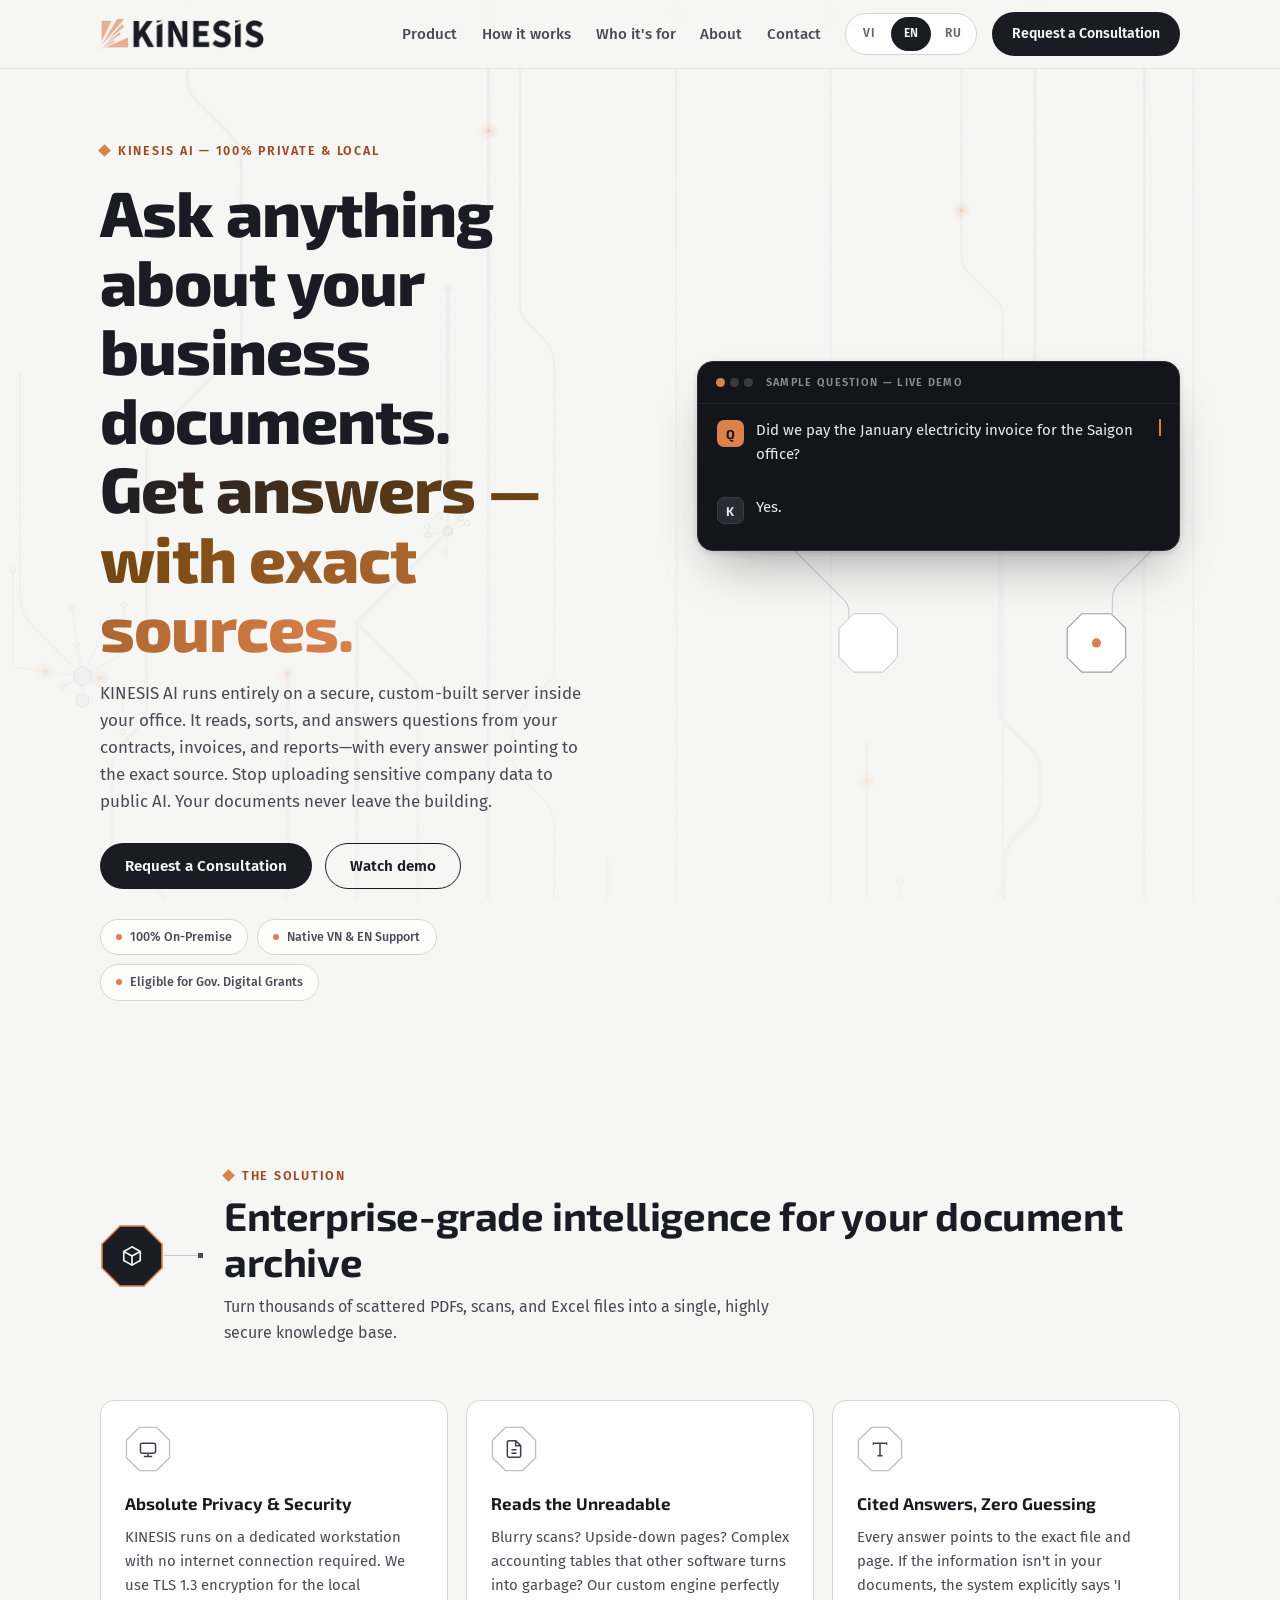
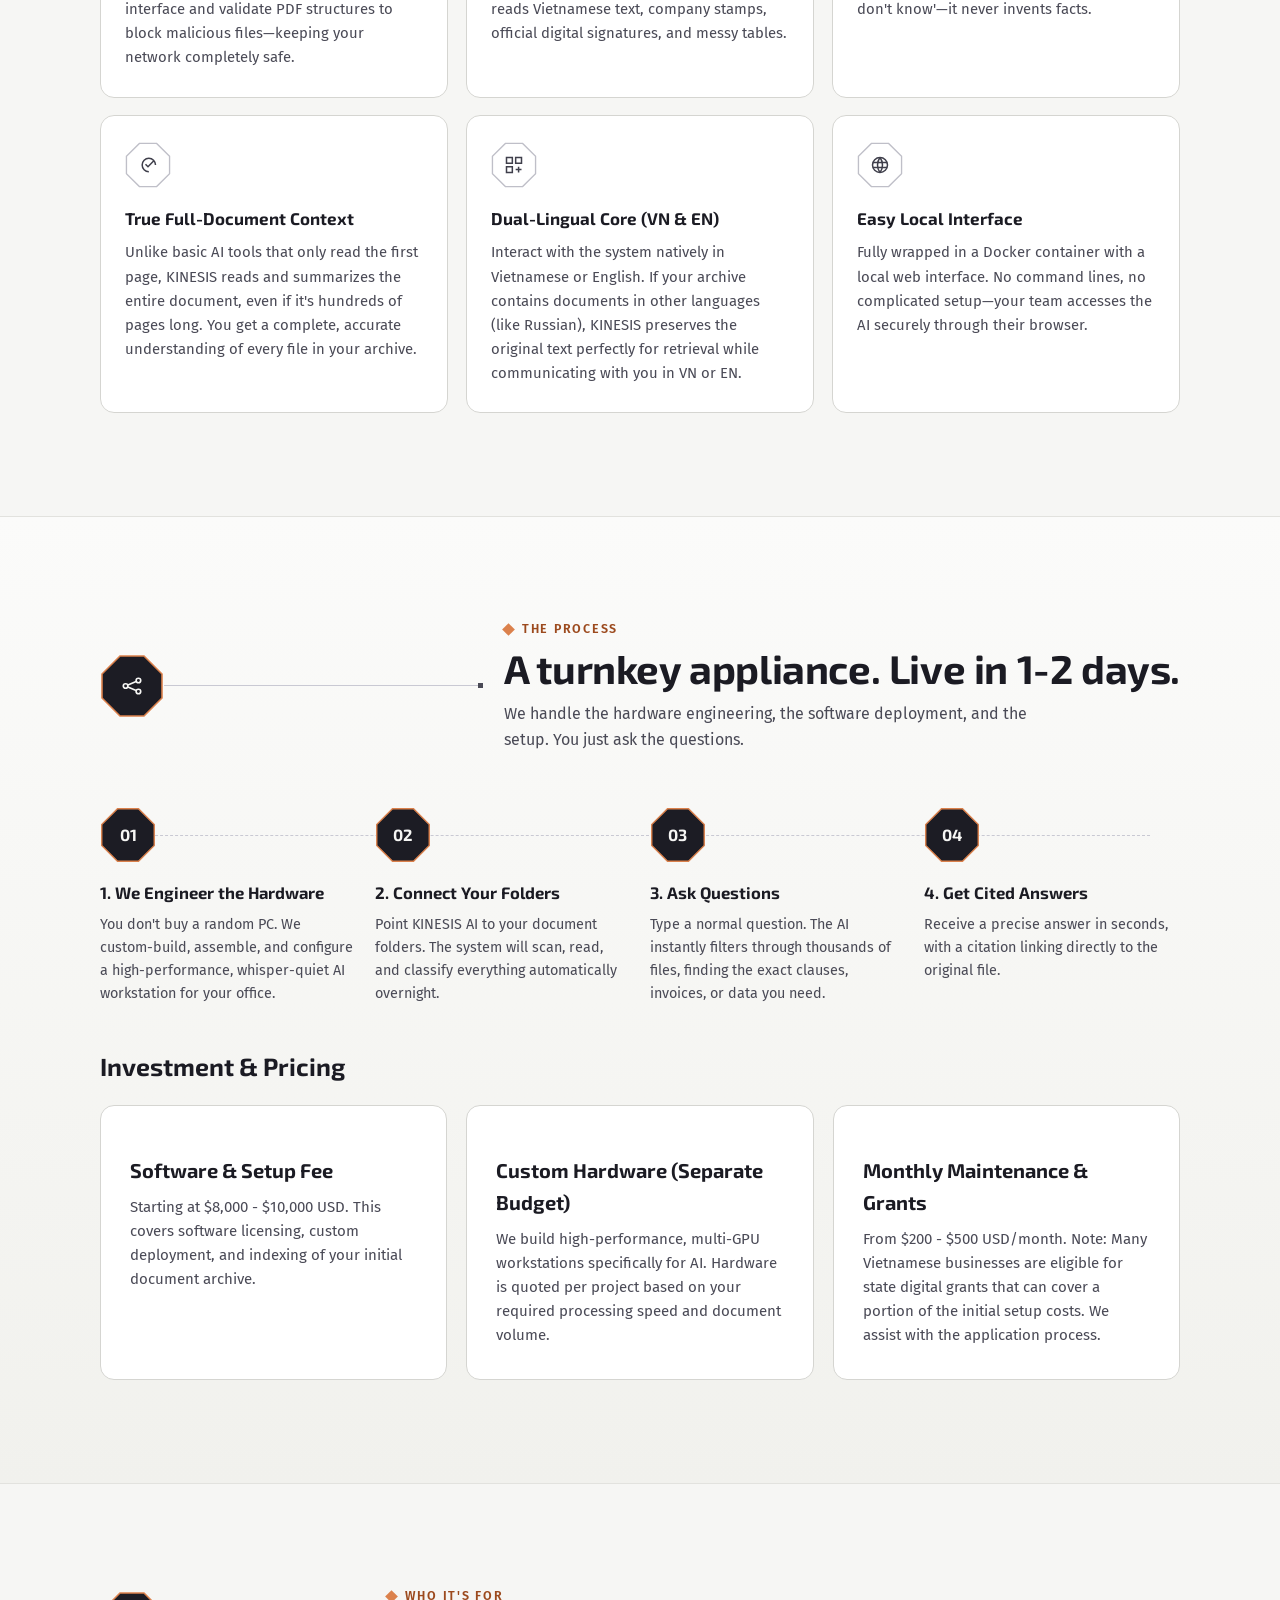
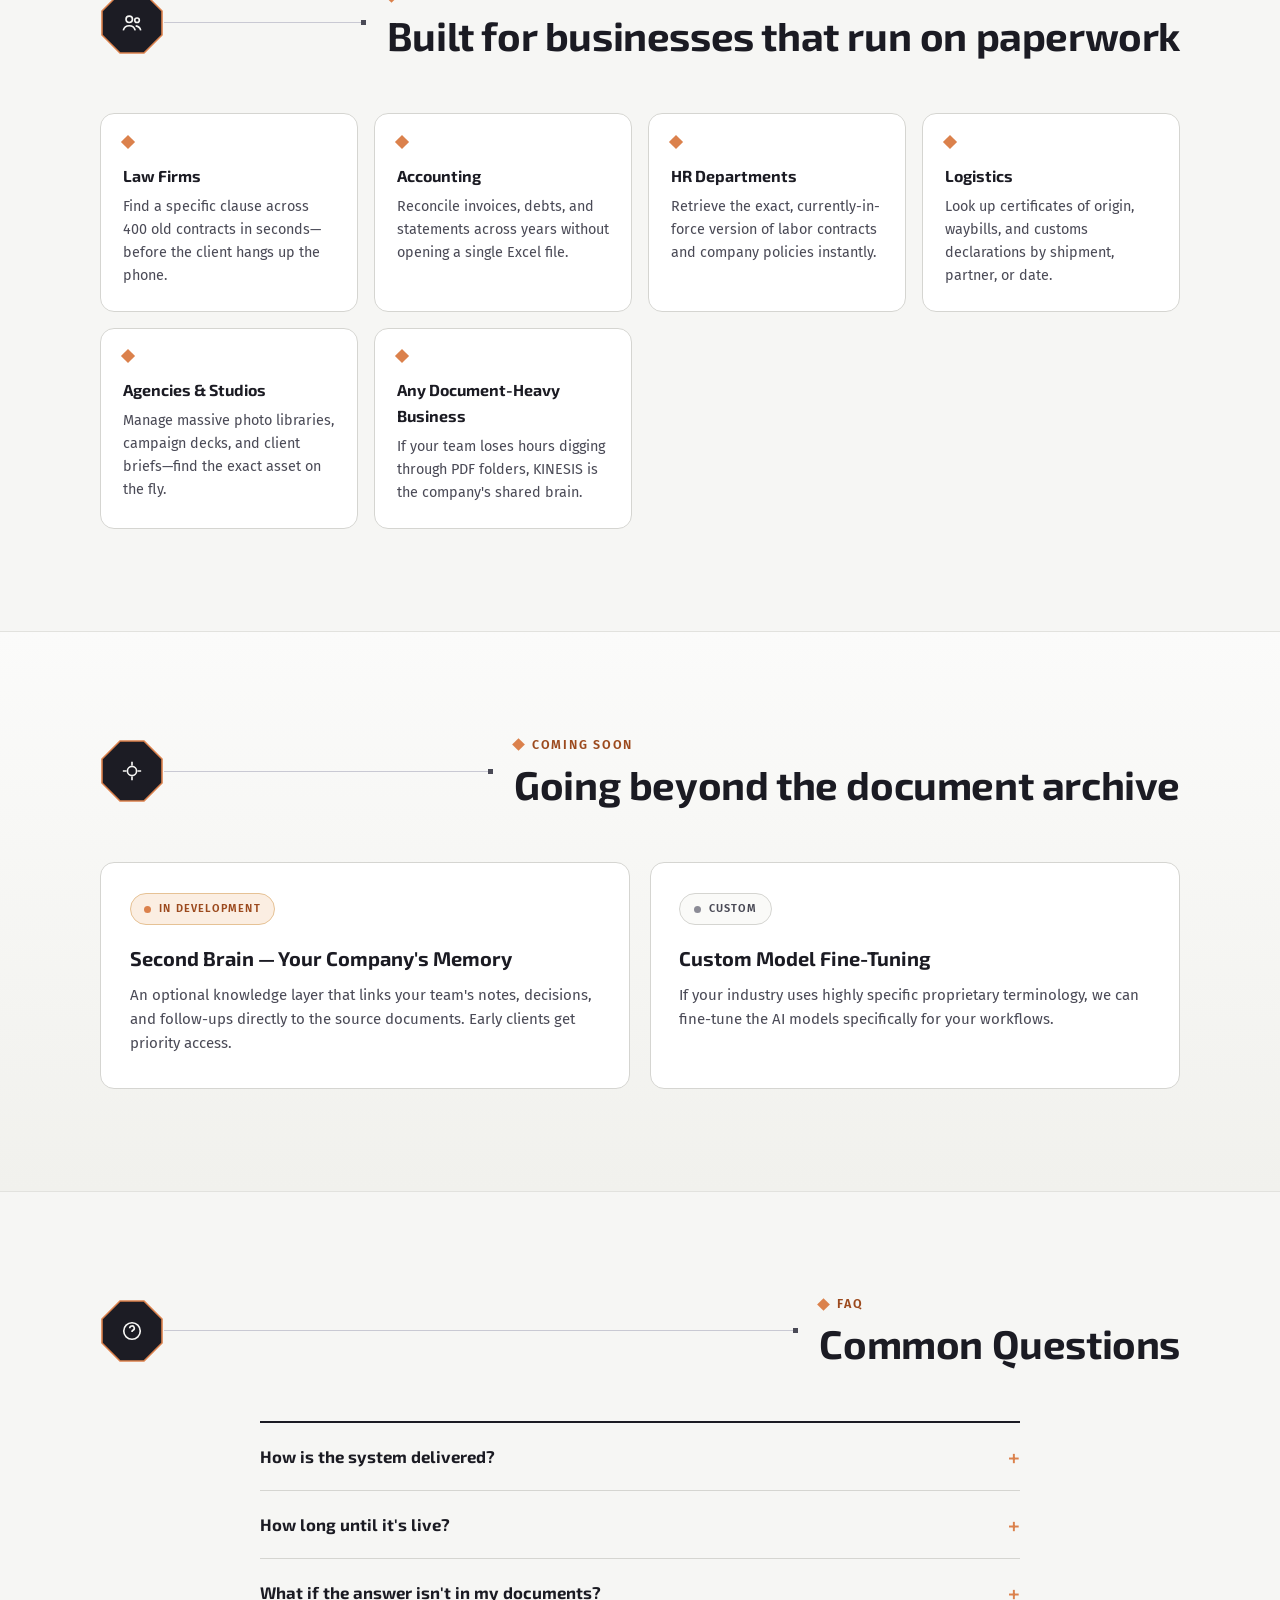
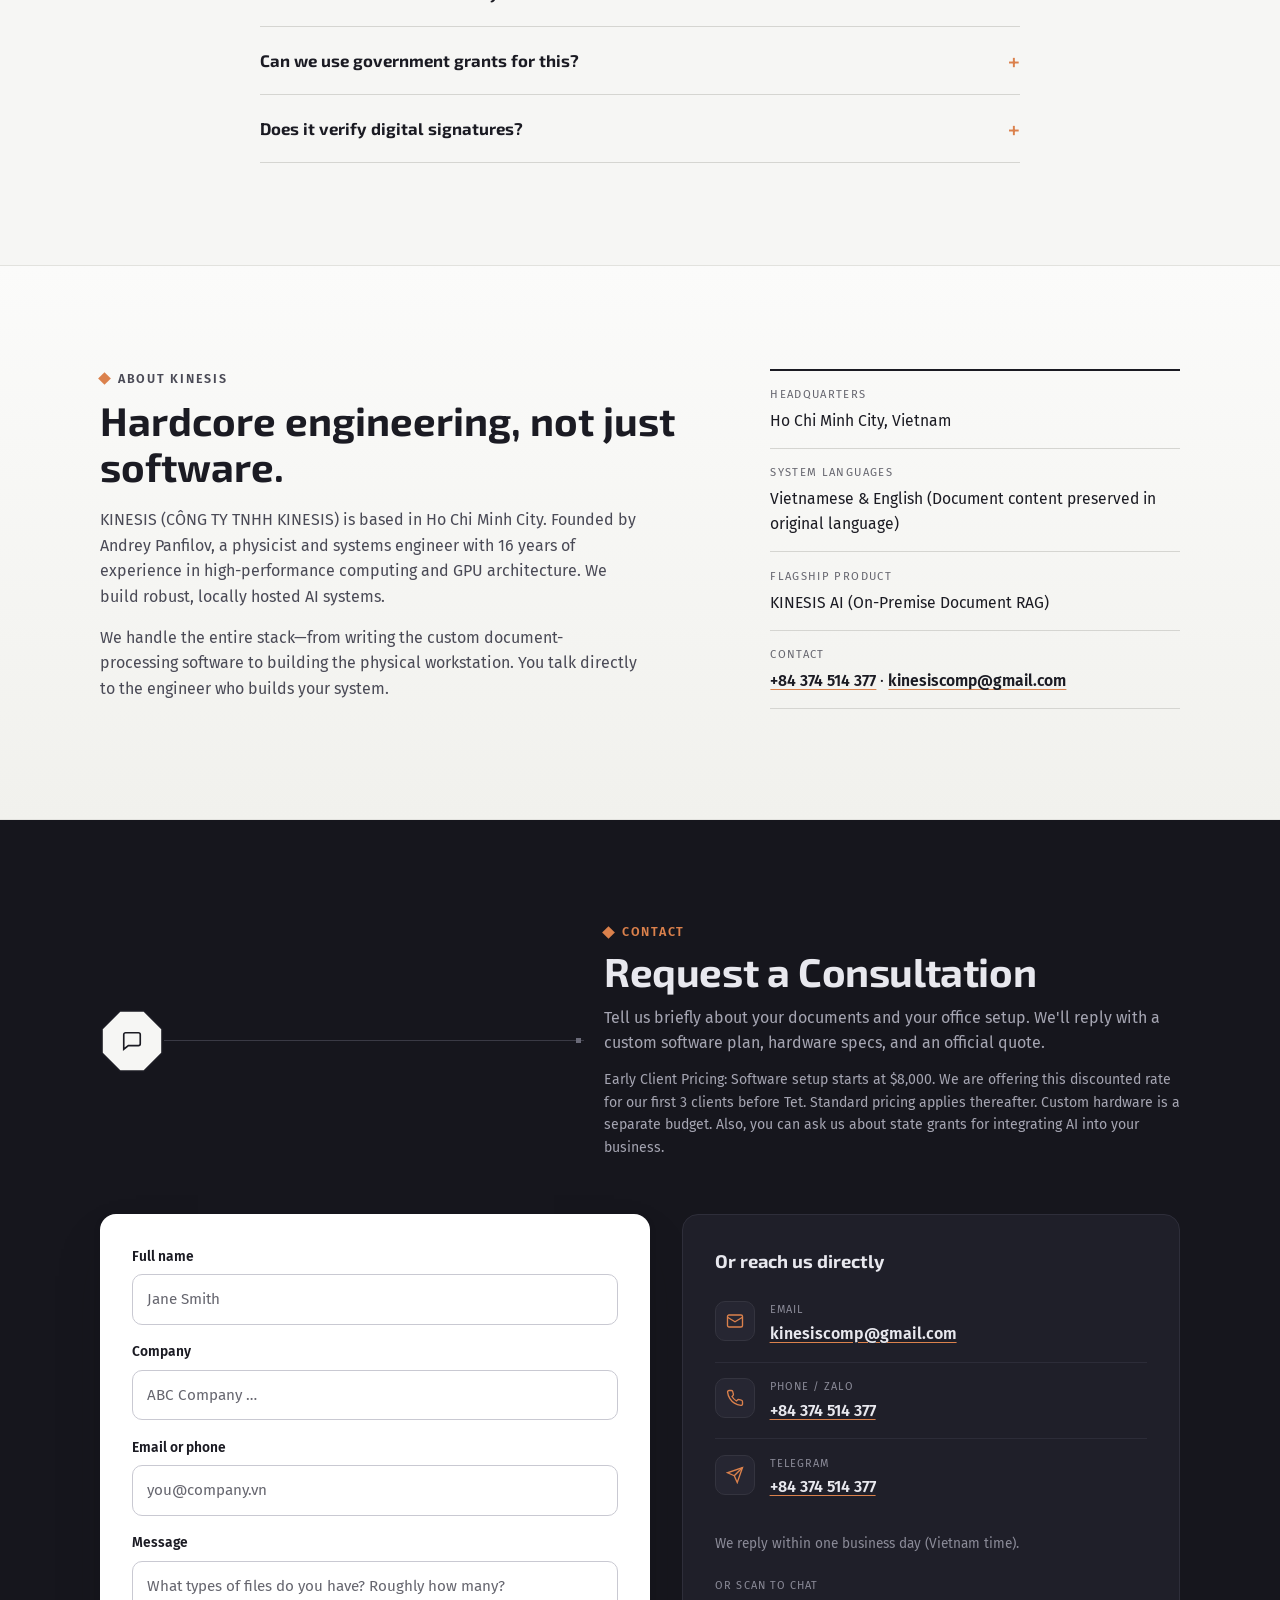
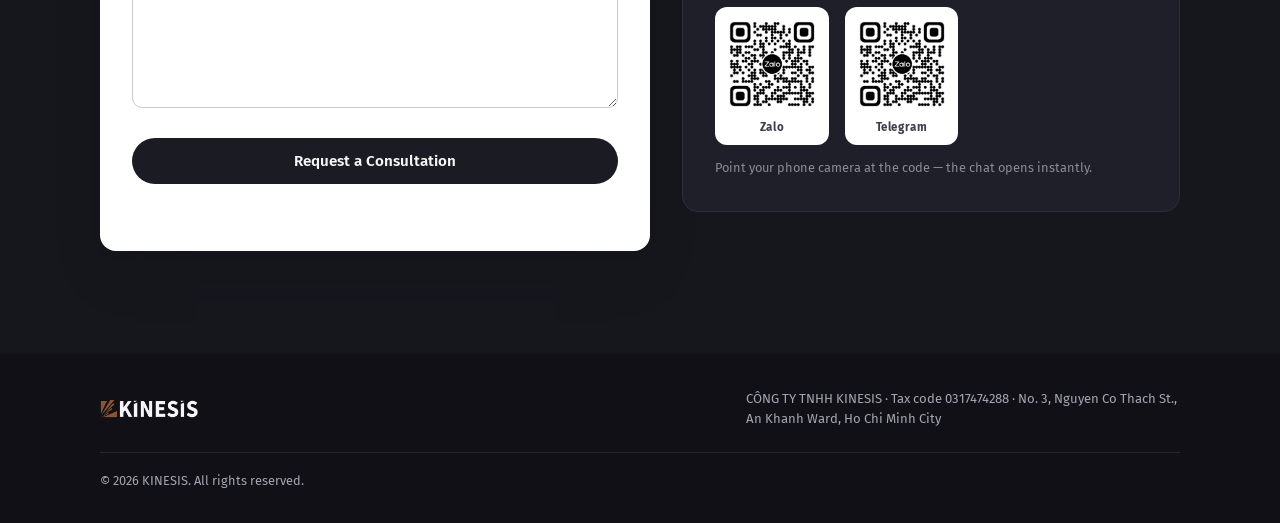
==== en/index.html @ bc77b44f "index.html(ru/vn/en) - message box update" ====
<!doctype html>
<html lang="en" data-default-lang="en">
<head>
  <link rel="canonical" href="https://www.kinesis.company/en/">
  <link rel="alternate" hreflang="vi" href="https://www.kinesis.company/">
  <link rel="alternate" hreflang="en" href="https://www.kinesis.company/en/">
  <link rel="alternate" hreflang="ru" href="https://www.kinesis.company/ru/">
  <link rel="alternate" hreflang="x-default" href="https://www.kinesis.company/">

  <meta property="og:type" content="website">
  <meta property="og:site_name" content="KINESIS">
  <meta property="og:title" content="KINESIS — On-Premise AI for Business Documents in Vietnam">
  <meta property="og:description" content="Runs 100% on your hardware: reads, classifies and answers with citations from contracts, invoices and reports. Data never leaves the office.">
  <meta property="og:url" content="https://www.kinesis.company/en/">
  <meta property="og:image" content="https://www.kinesis.company/assets/og-image.png">
  <meta name="twitter:card" content="summary_large_image">
  <meta name="theme-color" content="#f6f6f4">

  <script type="application/ld+json">
  {
    "@context": "https://schema.org",
    "@type": "LocalBusiness",
    "name": "KINESIS",
    "legalName": "CÔNG TY TNHH KINESIS",
    "description": "KINESIS provides secure, local AI for business documents in Vietnam. Our system reads, classifies, and answers questions with citations from contracts, invoices, and reports. Data stays entirely on your office hardware. Based in Ho Chi Minh City.",
    "taxID": "0317474288",
    "founder": { "@type": "Person", "name": "Panfilov Andrey" },
    "address": { "@type": "PostalAddress", "streetAddress": "Số 3, Đường Nguyễn Cơ Thạch, Phường An Khánh", "addressLocality": "Ho Chi Minh City", "addressCountry": "VN" },
    "telephone": "+84374514377",
    "email": "kinesiscomp@gmail.com",
    "url": "https://www.kinesis.company/en/",
    "image": "https://www.kinesis.company/assets/og-image.png",
    "areaServed": "VN",
    "knowsLanguage": ["vi", "en", "ru"]
  }
  </script>

  <link rel="icon" type="image/svg+xml" href="../assets/favicon.svg">
  <link rel="icon" type="image/png" sizes="32x32" href="../assets/favicon-32.png">
  <link rel="apple-touch-icon" href="../assets/apple-touch-icon.png">

  <link rel="preconnect" href="https://fonts.googleapis.com">
  <link rel="preconnect" href="https://fonts.gstatic.com" crossorigin>
  <link href="https://fonts.googleapis.com/css2?family=Exo+2:wght@600;700;800&family=Fira+Sans:ital,wght@0,400;0,500;0,600;1,400&display=swap" rel="stylesheet">

  <link rel="stylesheet" href="../styles.css">
</head>
<body>
  <a class="skip-link" href="#main">Skip to content</a>

  <!-- Decorative circuit background (moodboard: traces + nodes on paper) -->
  <div class="bg" aria-hidden="true">
    <svg id="bg-canvas" class="bg-svg" xmlns="http://www.w3.org/2000/svg"></svg>
  </div>

  <header class="site-header">
    <nav class="nav" aria-label="Main navigation">
            <a class="brand" href="#top">
        <img class="brand-logo" src="../assets/logo-lockup.png" alt="KINESIS" width="168" height="32">
      </a>
      <ul class="nav-links" id="nav-links">
        <li><a href="#product" data-i18n="nav.product">Product</a></li>
        <li><a href="#how" data-i18n="nav.how">How it works</a></li>
        <li><a href="#for" data-i18n="nav.for">Who it's for</a></li>
        <li><a href="#about" data-i18n="nav.about">About</a></li>
        <li><a href="#contact" data-i18n="nav.contact">Contact</a></li>
      </ul>
      <div class="nav-right">
        <div class="lang-switch" role="group" aria-label="Language">
          <button type="button" class="lang-btn" data-lang="vi" aria-pressed="false">VI</button>
          <button type="button" class="lang-btn is-active" data-lang="en" aria-pressed="true">EN</button>
          <button type="button" class="lang-btn" data-lang="ru" aria-pressed="false">RU</button>
        </div>
        <a class="btn btn-primary nav-cta" href="#contact" data-i18n="nav.cta">Get a quote</a>
        <button type="button" class="nav-toggle" aria-expanded="false" aria-controls="mobile-menu" aria-label="Open menu">
          <svg width="22" height="22" viewBox="0 0 24 24" fill="none" stroke="currentColor" stroke-width="2" aria-hidden="true"><path d="M3 6h18M3 12h18M3 18h18"/></svg>
        </button>
      </div>
    </nav>
    <div class="mobile-menu" id="mobile-menu" hidden>
      <ul>
        <li><a href="#product" data-i18n="nav.product">Product</a></li>
        <li><a href="#how" data-i18n="nav.how">How it works</a></li>
        <li><a href="#for" data-i18n="nav.for">Who it's for</a></li>
        <li><a href="#about" data-i18n="nav.about">About</a></li>
        <li><a href="#contact" data-i18n="nav.contact">Contact</a></li>
        <li><a class="btn btn-primary" href="#contact" data-i18n="nav.cta">Get a quote</a></li>
      </ul>
    </div>
  </header>

  <main id="main">
    <!-- ============ HERO ============ -->
    <section class="hero" id="top">
      <div class="hero-inner">
        <div class="hero-text">
          <p class="eyebrow" data-i18n="hero.eyebrow">Private document intelligence — 100% on your hardware</p>
          <h1>
            <span data-i18n="hero.titleA">Ask anything about your documents.</span><br>
            <span class="title-accent" data-i18n="hero.titleAccent">Get answers — with exact sources.</span>
          </h1>
          <p class="lede" data-i18n="hero.sub">KINESIS runs entirely on your own hardware — it reads, classifies and answers from your contracts, invoices and reports, with every answer pointing to its exact source. Your documents never leave the building: sending private business data to online AI is not an option for Vietnamese businesses.</p>
          <div class="hero-cta">
            <a class="btn btn-primary" href="#contact" data-i18n="hero.ctaPrimary">Get a quote</a>
            <a class="btn btn-secondary" href="#how" data-i18n="hero.ctaSecondary">How it works</a>
          </div>
          <ul class="badges" aria-label="Key points">
            <li data-i18n="hero.badge1">100% on-premise — no cloud</li>
            <li data-i18n="hero.badge2">VN · EN · RU by default</li>
            <li data-i18n="hero.badge3">Built in Ho Chi Minh City</li>
          </ul>
        </div>
        <div class="hero-visual">
          <svg class="hero-cluster" viewBox="0 0 460 420" xmlns="http://www.w3.org/2000/svg" aria-hidden="true">
            <g fill="none" stroke="#c9c9d3" stroke-width="1.2">
</g>
            <g fill="#a8a8b4">
              <circle cx="120" cy="90" r="3"/><circle cx="340" cy="330" r="3"/><circle cx="90" cy="330" r="3"/>
            </g>
            <polygon class="mini-node" points="104,74 136,74 152,90 152,122 136,138 104,138 88,122 88,90" fill="#ffffff" stroke="#9c9ca8" stroke-width="1.2"/>
            <polygon class="mini-node" points="324,314 356,314 372,330 372,362 356,378 324,378 308,362 308,330" fill="#ffffff" stroke="#9c9ca8" stroke-width="1.2"/>
            <polygon class="mini-node" points="74,314 106,314 122,330 122,362 106,378 74,378 58,362 58,330" fill="#ffffff" stroke="#bcbcc6" stroke-width="1"/>
            <circle class="mini-core" cx="120" cy="106" r="5" fill="#db814c"/>
            <circle class="mini-core" cx="340" cy="346" r="5" fill="#db814c"/>
          </svg>
          <div class="demo-card" role="region" aria-label="System demo">
            <div class="demo-head">
              <span class="demo-dots" aria-hidden="true"><i></i><i></i><i></i></span>
              <span class="demo-title" data-i18n="demo.label">Sample question — demo</span>
            </div>
            <div class="demo-row demo-q">
              <span class="q-tag" aria-hidden="true">Q</span>
              <span class="demo-text" id="demo-question"></span><span class="caret" id="demo-caret" aria-hidden="true"></span>
            </div>
            <div class="demo-row demo-a" id="demo-answer-row">
              <span class="a-tag" aria-hidden="true">K</span>
              <span class="demo-text" id="demo-answer"></span>
            </div>
            <div class="demo-cite" id="demo-cite" hidden>
              <svg width="13" height="13" viewBox="0 0 24 24" fill="none" stroke="currentColor" stroke-width="2" aria-hidden="true"><path d="M14 2H6a2 2 0 0 0-2 2v16a2 2 0 0 0 2 2h12a2 2 0 0 0 2-2V8z"/><path d="M14 2v6h6"/></svg>
              <span id="demo-cite-text"></span>
            </div>
          </div>
        </div>
      </div>
    </section>

    <!-- ============ PRODUCT ============ -->
    <section class="section" id="product">
      <header class="sec-head reveal">
        <span class="node-chip" aria-hidden="true">
          <svg width="22" height="22" viewBox="0 0 24 24" fill="none" stroke="currentColor" stroke-width="1.8"><path d="M12 2 21 7v10l-9 5-9-5V7z"/><path d="M12 22V12M12 12 3 7M12 12l9-5"/></svg>
        </span>
        <span class="trace-line" aria-hidden="true"></span>
        <div class="sec-head-text">
          <p class="eyebrow" data-i18n="product.eyebrow">Product</p>
          <h2 data-i18n="product.title">A brain for your document archive</h2>
          <p class="lead" data-i18n="product.lead">A fully local private document intelligence system that turns thousands of loose files into a knowledge base you can question.</p>
        </div>
      </header>
      <div class="feature-grid">
        <article class="feature reveal">
          <span class="f-icon" aria-hidden="true"><svg width="20" height="20" viewBox="0 0 24 24" fill="none" stroke="currentColor" stroke-width="1.8"><rect x="3" y="5" width="18" height="12" rx="2"/><path d="M7 21h10M12 17v4"/></svg></span>
          <h3 data-i18n="product.f1.title">Your data stays put</h3>
          <p data-i18n="product.f1.text">Runs 100% on your own hardware. No cloud, no external APIs — nobody reads your files. Not even us.</p>
        </article>
        <article class="feature reveal">
          <span class="f-icon" aria-hidden="true"><svg width="20" height="20" viewBox="0 0 24 24" fill="none" stroke="currentColor" stroke-width="1.8"><path d="M14 2H6a2 2 0 0 0-2 2v16a2 2 0 0 0 2 2h12a2 2 0 0 0 2-2V8z"/><path d="M14 2v6h6M9 13h6M9 17h6"/></svg></span>
          <h3 data-i18n="product.f2.title">Every format</h3>
          <p data-i18n="product.f2.text">PDF (scanned or text), DOC/DOCX, RTF, TXT, PPT/PPTX, Excel, ZIP/RAR archives and images (JPG, PNG, TIFF…) — 10,000+ documents. New and changed files are picked up and indexed automatically.</p>
        </article>
        <article class="feature reveal">
          <span class="f-icon" aria-hidden="true"><svg width="20" height="20" viewBox="0 0 24 24" fill="none" stroke="currentColor" stroke-width="1.8"><path d="M4 7V5h16v2M9 20h6M12 5v15"/></svg></span>
          <h3 data-i18n="product.f3.title">Truly understands Vietnamese</h3>
          <p data-i18n="product.f3.text">OCR tuned for Vietnamese text: diacritics, company stamps and handwritten signatures are detected and recorded (“signed” status). Complex tables are reconstructed cell by cell and re-read with OCR — even tables that break commercial engines.</p>
        </article>
        <article class="feature reveal">
          <span class="f-icon" aria-hidden="true"><svg width="20" height="20" viewBox="0 0 24 24" fill="none" stroke="currentColor" stroke-width="1.8"><path d="M21 12a8 8 0 1 0-8 8"/><path d="M9 11l3 3 7-7"/></svg></span>
          <h3 data-i18n="product.f4.title">Cited answers</h3>
          <p data-i18n="product.f4.text">Every answer points to the exact file and location — auditable and verifiable; nobody has to take your word for it. And if the answer isn't in your documents, KINESIS says exactly that — it never invents one.</p>
        </article>
        <article class="feature reveal">
          <span class="f-icon" aria-hidden="true"><svg width="20" height="20" viewBox="0 0 24 24" fill="none" stroke="currentColor" stroke-width="1.8"><path d="M3 3h7v7H3zM14 3h7v7h-7zM3 14h7v7H3z"/><path d="M14 17.5h7M17.5 14v7"/></svg></span>
          <h3 data-i18n="product.f5.title">Self-classifying archive</h3>
          <p data-i18n="product.f5.text">Each document is classified (contract, invoice, report…) with value, dates, parties and signature status — filter, don't just search. Duplicate files are detected automatically: if you delete the original, the next run restores it from its copy; data for deleted files can be purged from the database on request.</p>
        </article>
        <article class="feature reveal">
          <span class="f-icon" aria-hidden="true"><svg width="20" height="20" viewBox="0 0 24 24" fill="none" stroke="currentColor" stroke-width="1.8"><circle cx="12" cy="12" r="9"/><path d="M3.5 9h17M3.5 15h17M12 3a15 15 0 0 1 0 18M12 3a15 15 0 0 0 0 18"/></svg></span>
          <h3 data-i18n="product.f6.title">Ask in your language</h3>
          <p data-i18n="product.f6.text">Query in Vietnamese, English or Russian — retrieval stays native to the document's language, no translation step.</p>
        </article>
      </div>
    </section>

    <!-- ============ HOW IT WORKS ============ -->
    <section class="section section-alt" id="how">
      <header class="sec-head reveal">
        <span class="node-chip" aria-hidden="true">
          <svg width="22" height="22" viewBox="0 0 24 24" fill="none" stroke="currentColor" stroke-width="1.8"><circle cx="5" cy="12" r="2.5"/><circle cx="19" cy="6" r="2.5"/><circle cx="19" cy="18" r="2.5"/><path d="M7.5 11 16.5 7M7.5 13l9 4"/></svg>
        </span>
        <span class="trace-line" aria-hidden="true"></span>
        <div class="sec-head-text">
          <p class="eyebrow" data-i18n="how.eyebrow">Process</p>
          <h2 data-i18n="how.title">Four steps, one answer</h2>
          <p class="lead" data-i18n="how.lead">From a chaotic folder of files to a precise, cited answer — all running locally.</p>
        </div>
      </header>
      <ol class="steps">
        <li class="step reveal">
          <span class="step-num" aria-hidden="true">01</span>
          <h3 data-i18n="how.s1.title">Ingest</h3>
          <p data-i18n="how.s1.text">Scans your folders and reads every format; OCR handles blurry, skewed scans, corrupted files and complex tables.</p>
        </li>
        <li class="step reveal">
          <span class="step-num" aria-hidden="true">02</span>
          <h3 data-i18n="how.s2.title">Organize</h3>
          <p data-i18n="how.s2.text">Each file is classified and stripped of metadata — value, dates, parties — summarized bilingually (VN/EN) and stored with structure.</p>
        </li>
        <li class="step reveal">
          <span class="step-num" aria-hidden="true">03</span>
          <h3 data-i18n="how.s3.title">Ask</h3>
          <p data-i18n="how.s3.text">KINESIS understands what you're actually asking about — which documents, which period, which conditions — and searches all of them at once.</p>
        </li>
        <li class="step reveal">
          <span class="step-num" aria-hidden="true">04</span>
          <h3 data-i18n="how.s4.title">Answer</h3>
          <p data-i18n="how.s4.text">One precise answer with file citations — in seconds.</p>
        </li>
      </ol>
      <div class="hw-block reveal">
        <h2 data-i18n="how.hw.title">What you need to start</h2>
        <div class="roadmap-grid">
          <article class="roadmap-card">
            <h3 data-i18n="how.hw.f1.k">Minimum hardware</h3>
            <p data-i18n="how.hw.f1.v">One workstation in your office — RTX 3090 with 64GB RAM is the minimum we recommend. Bigger archives or a faster first read = more GPUs.</p>
          </article>
          <article class="roadmap-card">
            <h3 data-i18n="how.hw.f2.k">First run</h3>
            <p data-i18n="how.hw.f2.v">About 1,000 documents (scans included) are fully read overnight on standard hardware. Larger archives take proportionally longer — you get the estimate before we start.</p>
          </article>
          <article class="roadmap-card">
            <h3 data-i18n="how.hw.f3.k">Live in 1–2 days</h3>
            <p data-i18n="how.hw.f3.v">Setup, loading and tuning — counted from the day your files are handed over.</p>
          </article>
        </div>
      </div>
    </section>

    <!-- ============ WHO IT'S FOR ============ -->
    <section class="section" id="for">
      <header class="sec-head reveal">
        <span class="node-chip" aria-hidden="true">
          <svg width="22" height="22" viewBox="0 0 24 24" fill="none" stroke="currentColor" stroke-width="1.8"><circle cx="9" cy="8" r="3.5"/><path d="M2.5 20c.8-3.2 3.4-5 6.5-5s5.7 1.8 6.5 5"/><circle cx="17.5" cy="9" r="2.5"/><path d="M16 15.2c2.8.3 4.8 1.9 5.5 4.8"/></svg>
        </span>
        <span class="trace-line" aria-hidden="true"></span>
        <div class="sec-head-text">
          <p class="eyebrow" data-i18n="for.eyebrow">Who it's for</p>
          <h2 data-i18n="for.title">Where documents are the job</h2>
        </div>
      </header>
      <div class="for-grid">
        <article class="for-card reveal">
          <h3 data-i18n="for.i1.name">Law firms</h3>
          <p data-i18n="for.i1.line">Find the clause across 400 old contracts — before someone asks you about it.</p>
        </article>
        <article class="for-card reveal">
          <h3 data-i18n="for.i2.name">Accounting firms</h3>
          <p data-i18n="for.i2.line">Reconcile invoices, debts and statements across periods — without opening a single file.</p>
        </article>
        <article class="for-card reveal">
          <h3 data-i18n="for.i3.name">HR departments</h3>
          <p data-i18n="for.i3.line">Labor contracts, policies, payrolls — retrieve the exact version currently in force.</p>
        </article>
        <article class="for-card reveal">
          <h3 data-i18n="for.i4.name">Logistics</h3>
          <p data-i18n="for.i4.line">Certs of origin, waybills, declarations — look up by shipment, partner or date, in seconds.</p>
        </article>
        <article class="for-card reveal">
          <h3 data-i18n="for.i5.name">Ad agencies &amp; studios</h3>
          <p data-i18n="for.i5.line">Photo libraries, campaign decks, client briefs — find the exact asset or reference for a project on the fly.</p>
        </article>
        <article class="for-card reveal">
          <h3 data-i18n="for.i6.name">Any document-heavy business</h3>
          <p data-i18n="for.i6.line">If your team lives in PDF folders, KINESIS is the company's shared brain.</p>
        </article>
      </div>
    </section>

    <!-- ============ ROADMAP: SECOND BRAIN + FINE-TUNING ============ -->
    <section class="section section-alt" id="roadmap">
      <header class="sec-head reveal">
        <span class="node-chip" aria-hidden="true">
          <svg width="22" height="22" viewBox="0 0 24 24" fill="none" stroke="currentColor" stroke-width="1.8"><path d="M12 2v4M12 18v4M2 12h4M18 12h4"/><circle cx="12" cy="12" r="5"/></svg>
        </span>
        <span class="trace-line" aria-hidden="true"></span>
        <div class="sec-head-text">
          <p class="eyebrow" data-i18n="sb.eyebrow">Beyond the archive</p>
          <h2 data-i18n="sb.title">Going beyond the document archive</h2>
        </div>
      </header>
      <div class="roadmap-grid">
        <article class="roadmap-card reveal">
          <span class="status-badge status-progress"><i aria-hidden="true"></i><span data-i18n="sb.badge">In progress</span></span>
          <h3 data-i18n="sb.module.title">Second Brain — your second memory</h3>
          <p data-i18n="sb.module.text">A personal knowledge layer on top of RAG: links your notes, decisions and follow-ups to the exact source documents. In development — early clients get priority.</p>
        </article>
        <article class="roadmap-card reveal">
          <span class="status-badge status-onrequest"><i aria-hidden="true"></i><span data-i18n="sb.ft.badge">On request</span></span>
          <h3 data-i18n="sb.ft.title">Custom model fine-tuning</h3>
          <p data-i18n="sb.ft.text">If the standard setup isn't enough, we fine-tune models for your specific workflows — proprietary formats, industry terminology. Quoted per project.</p>
        </article>
      </div>
    </section>

    <!-- ============ FAQ ============ -->
    <section class="section" id="faq">
      <header class="sec-head reveal">
        <span class="node-chip" aria-hidden="true">
          <svg width="22" height="22" viewBox="0 0 24 24" fill="none" stroke="currentColor" stroke-width="1.8"><circle cx="12" cy="12" r="9"/><path d="M9.5 9a2.5 2.5 0 1 1 3.4 2.3c-.8.3-.9 1-.9 1.7"/><path d="M12 17h.01"/></svg>
        </span>
        <span class="trace-line" aria-hidden="true"></span>
        <div class="sec-head-text">
          <p class="eyebrow" data-i18n="faq.eyebrow">FAQ</p>
          <h2 data-i18n="faq.title">Questions you'd ask anyway</h2>
        </div>
      </header>
      <div class="faq-list">
        <details class="faq-item reveal">
          <summary data-i18n="faq.q1.t">What hardware do I need?</summary>
          <p data-i18n="faq.q1.a">From one workstation in your office: an RTX 3090 with 64GB RAM is the minimum we recommend. More volume or a faster first read needs more GPUs/VRAM — we size it to your archive in the quote.</p>
        </details>
        <details class="faq-item reveal">
          <summary data-i18n="faq.q2.t">How long until it's live?</summary>
          <p data-i18n="faq.q2.a">One to two days including setup. Roughly 1,000 documents (scans included) are fully read overnight on standard hardware; larger archives take proportionally longer.</p>
        </details>
        <details class="faq-item reveal">
          <summary data-i18n="faq.q3.t">What if the answer isn't in my documents?</summary>
          <p data-i18n="faq.q3.a">KINESIS tells you the archive has no such information — it never invents an answer. No source, no claim.</p>
        </details>
        <details class="faq-item reveal">
          <summary data-i18n="faq.q4.t">Who can use it, and how is access controlled?</summary>
          <p data-i18n="faq.q4.a">Everyone you connect to the system. Access is per person — extra seats are priced separately in the quote.</p>
        </details>
        <details class="faq-item reveal">
          <summary data-i18n="faq.q5.t">Which languages do the documents have to be in?</summary>
          <p data-i18n="faq.q5.a">Vietnamese, English and Russian out of the box — the OCR is tuned for Vietnamese diacritics, stamps and signatures. Other languages on request.</p>
        </details>
      </div>
    </section>

    <!-- ============ ABOUT ============ -->
    <section class="section section-alt" id="about">
      <div class="about-grid">
        <div class="about-text reveal">
          <p class="eyebrow" data-i18n="about.eyebrow">About KINESIS</p>
          <h2 data-i18n="about.title">One engineer. One product. No middle layer.</h2>
          <p data-i18n="about.p1">KINESIS is an IT company (CÔNG TY TNHH KINESIS) founded and built hands-on by Andrey Panfilov, based in Ho Chi Minh City — focused on local document intelligence, custom software development and IT consulting.</p>
          <p data-i18n="about.p2">No sales team, no management layer between you and the person writing the software. You talk directly to the engineer who builds the system — I work in multiple languages (default: Vietnamese, English, Russian).</p>
        </div>
        <dl class="facts reveal">
          <div class="fact"><dt data-i18n="about.f1.k">Headquarters</dt><dd data-i18n="about.f1.v">Ho Chi Minh City, Vietnam</dd></div>
          <div class="fact"><dt data-i18n="about.f2.k">System languages (default)</dt><dd data-i18n="about.f2.v">Vietnamese · English · Russian — other languages on request</dd></div>
          <div class="fact"><dt data-i18n="about.f3.k">Flagship product</dt><dd data-i18n="about.f3.v">KINESIS RAG (runs on client hardware)</dd></div>
          <div class="fact"><dt data-i18n="about.f4.k">Contact</dt><dd><a href="tel:+84374514377">+84 374 514 377</a> · <a href="mailto:kinesiscomp@gmail.com">kinesiscomp@gmail.com</a></dd></div>
        </dl>
      </div>
    </section>

    <!-- ============ CONTACT ============ -->
    <section class="section section-dark" id="contact">
      <header class="sec-head sec-head-light reveal">
        <span class="node-chip" aria-hidden="true">
          <svg width="22" height="22" viewBox="0 0 24 24" fill="none" stroke="currentColor" stroke-width="1.8"><path d="M21 15a2 2 0 0 1-2 2H8l-5 4V5a2 2 0 0 1 2-2h14a2 2 0 0 1 2 2z"/></svg>
        </span>
        <span class="trace-line trace-line-light" aria-hidden="true"></span>
        <div class="sec-head-text">
          <p class="eyebrow" data-i18n="contact.eyebrow">Contact</p>
          <h2 data-i18n="contact.title">Get a quote</h2>
          <p class="lead" data-i18n="contact.lead">Tell us briefly about your documents — file types, scale, hardware. We reply with a plan and a quote.</p>
          <p class="price-line" data-i18n="contact.priceline">How it's priced: fixed base price + monthly maintenance · extra seats and the Second Brain module are priced separately · archives over 10,000 documents move to a higher tier.</p>
        </div>
      </header>
      <div class="contact-grid">
        <form class="contact-form reveal" id="quote-form" action="https://formsubmit.co/kinesiscomp@gmail.com" method="POST" novalidate>
          <div class="field">
            <label for="f-name" data-i18n="contact.form.name">Full name</label>
            <input type="text" id="f-name" name="name" required autocomplete="name" data-i18n-ph="contact.form.phName" placeholder="Jane Smith">
          </div>
          <div class="field">
            <label for="f-company" data-i18n="contact.form.company">Company</label>
            <input type="text" id="f-company" name="company" autocomplete="organization" data-i18n-ph="contact.form.phCompany" placeholder="ABC Company …">
          </div>
          <div class="field">
            <label for="f-email" data-i18n="contact.form.email">Email or phone</label>
            <input type="text" id="f-email" name="email" required autocomplete="email" data-i18n-ph="contact.form.phEmail" placeholder="you@company.vn">
          </div>
          <div class="field">
            <label for="f-message" data-i18n="contact.form.message">Message</label>
            <textarea id="f-message" name="message" rows="5" required data-i18n-ph="contact.form.phMessage" placeholder="Document types, volume, hardware…"></textarea>
          </div>
          <input type="text" name="_gotcha" class="hp" tabindex="-1" autocomplete="off" aria-hidden="true">
          <button type="submit" class="btn btn-primary btn-submit" data-i18n="contact.form.submit">Request a quote</button>
          <p class="form-status" id="form-status" role="status" aria-live="polite"></p>
        </form>
        <aside class="direct-panel reveal">
          <h3 data-i18n="contact.direct.title">Or reach us directly</h3>
          <ul class="direct-list">
            <li>
              <span class="d-ico" aria-hidden="true"><svg width="18" height="18" viewBox="0 0 24 24" fill="none" stroke="currentColor" stroke-width="1.8"><rect x="2" y="4" width="20" height="16" rx="2"/><path d="m2 7 10 6L22 7"/></svg></span>
              <div><span class="d-label" data-i18n="contact.direct.emailLabel">Email</span><a href="mailto:kinesiscomp@gmail.com">kinesiscomp@gmail.com</a></div>
            </li>
            <li>
              <span class="d-ico" aria-hidden="true"><svg width="18" height="18" viewBox="0 0 24 24" fill="none" stroke="currentColor" stroke-width="1.8"><path d="M22 16.9v3a2 2 0 0 1-2.2 2 19.8 19.8 0 0 1-8.6-3.1 19.5 19.5 0 0 1-6-6A19.8 19.8 0 0 1 2.1 4.2 2 2 0 0 1 4.1 2h3a2 2 0 0 1 2 1.7c.1 1 .4 2 .7 2.9a2 2 0 0 1-.5 2.1L8 10a16 16 0 0 0 6 6l1.3-1.3a2 2 0 0 1 2.1-.5c.9.3 1.9.6 2.9.7a2 2 0 0 1 1.7 2z"/></svg></span>
              <div><span class="d-label" data-i18n="contact.direct.phoneLabel">Phone / Zalo</span><a href="tel:+84374514377">+84 374 514 377</a></div>
            </li>
            <li>
              <span class="d-ico" aria-hidden="true"><svg width="18" height="18" viewBox="0 0 24 24" fill="none" stroke="currentColor" stroke-width="1.8"><path d="m22 2-7 20-4-9-9-4z"/><path d="M22 2 11 13"/></svg></span>
              <div><span class="d-label" data-i18n="contact.direct.telegramLabel">Telegram</span><a href="https://t.me/+84374514377" rel="noopener">+84 374 514 377</a></div>
            </li>
          </ul>
          <p class="direct-note" data-i18n="contact.direct.note">We reply within one business day (Vietnam time).</p>
          <div class="qr-block">
            <p class="qr-title" data-i18n="contact.qr.title">Or scan to chat</p>
            <div class="qr-row">
              <a class="qr-card" href="https://zalo.me/84374514377" data-i18n-href="contact.qr.zaloLink" rel="noopener"><img src="../assets/zalo-qr.png" data-i18n-src="contact.qr.zaloSrc" alt="" width="96" height="96"><span data-i18n="contact.qr.zalo">Zalo</span></a>
              <a class="qr-card" href="https://t.me/+84374514377" data-i18n-href="contact.qr.telegramLink" rel="noopener"><img src="../assets/telegram-qr.png" data-i18n-src="contact.qr.telegramSrc" alt="" width="96" height="96"><span data-i18n="contact.qr.telegram">Telegram</span></a>
            </div>
            <p class="qr-note" data-i18n="contact.qr.note">Point your phone camera at the code — the chat opens instantly.</p>
          </div>
        </aside>
      </div>
    </section>
  </main>

  <footer class="site-footer">
    <div class="footer-inner">
                        <a class="brand brand-footer" href="#top">
        <img class="brand-logo brand-logo-footer" src="../assets/logo-lockup-light.png" alt="KINESIS" width="140" height="24">
      </a>
      <p class="footer-legal" data-i18n="footer.legal">CÔNG TY TNHH KINESIS · Tax code 0317474288 · No. 3, Nguyen Co Thach St., An Khanh Ward, Ho Chi Minh City</p>

      <p class="footer-rights" data-i18n="footer.rights">© 2026 KINESIS. All rights reserved.</p>
    </div>
  </footer>

  <script src="../main.js"></script>
</body>
</html>
---- styles.css ----
/* ============================================================
   KINESIS — kinesiscomp.com
   Aesthetic: "circuit nodes on paper" (moodboard)
   - light paper background + faint graph grid
   - graphite octagon node cells joined by thin traces
   - single amber accent, used sparingly
   Type dials: variance medium-high / motion low-moderate / density balanced
   ============================================================ */

/* ---------- Tokens ---------- */
:root {
  --paper: #f6f6f4;
  --paper-2: #fbfbfa;
  --card: #ffffff;
  --ink: #1b1b23;
  --ink-soft: #4a4a56;
  --muted: #66666f; /* ≥4.5:1 on paper and white (labels, placeholders) */
  --hairline: #e2e2de;
  --line: #d5d5d1;
  --trace: #c9c9d3;
  --dark: #16161d;
  --dark-2: #1f1f29;
  --dark-line: #2e2e3a;
  --on-dark: #e8e8ee;
  --on-dark-soft: #a5a5b2;
  --accent: #db814c;
  --accent-deep: #9c4a1e;
  --accent-soft: #fbeee2;

  --font-display: "Exo 2", "Segoe UI", system-ui, sans-serif;
  --font-body: "Fira Sans", "Segoe UI", system-ui, sans-serif;

  --radius: 14px;
  --shadow-sm: 0 2px 4px rgba(27, 27, 35, 0.05);
  --shadow-md: 0 2px 4px rgba(27, 27, 35, 0.05), 0 18px 34px -14px rgba(27, 27, 35, 0.16);
  --shadow-card: 0 2px 6px rgba(20, 20, 27, 0.14), 0 26px 52px -18px rgba(20, 20, 27, 0.38);

  --chip-dark: url("data:image/svg+xml,<svg xmlns='http://www.w3.org/2000/svg' viewBox='0 0 64 64'><polygon points='20,2 44,2 62,20 62,44 44,62 20,62 2,44 2,20' fill='%231c1c24' stroke='%23db814c' stroke-width='1.6'/></svg>");
  --chip-light: url("data:image/svg+xml,<svg xmlns='http://www.w3.org/2000/svg' viewBox='0 0 64 64'><polygon points='20,2 44,2 62,20 62,44 44,62 20,62 2,44 2,20' fill='%23f6f6f4' stroke='%231c1c24' stroke-width='1.6'/></svg>");
  --chip-white: url("data:image/svg+xml,<svg xmlns='http://www.w3.org/2000/svg' viewBox='0 0 48 48'><polygon points='15,1.5 33,1.5 46.5,15 46.5,33 33,46.5 15,46.5 1.5,33 1.5,15' fill='%23ffffff' stroke='%23bfbfc8' stroke-width='1.4'/></svg>");

  --container: 1160px;
}

/* ---------- Reset / base ---------- */
*, *::before, *::after { box-sizing: border-box; }
html { scroll-behavior: smooth; }
html, body { overflow-x: clip; }
body {
  margin: 0;
  font-family: var(--font-body);
  font-size: 1rem;
  line-height: 1.6;
  color: var(--ink);
  background-color: var(--paper);
  background-image:
    linear-gradient(rgba(27, 27, 35, 0.035) 1px, transparent 1px),
    linear-gradient(90deg, rgba(27, 27, 35, 0.035) 1px, transparent 1px);
  background-size: 44px 44px;
  -webkit-font-smoothing: antialiased;
}
body.no-grid { background-image: none; }
img, svg { display: block; max-width: 100%; }
h1, h2, h3, p, ul, ol, dl, dd { margin: 0; }
:where(ul[class], ol[class]) { padding: 0; list-style: none; }
a { color: inherit; }
button { font: inherit; cursor: pointer; }
::selection { background: rgba(226, 146, 43, 0.28); }

:focus-visible {
  outline: 2px solid var(--accent);
  outline-offset: 3px;
  border-radius: 4px;
}

.skip-link {
  position: absolute;
  left: 1rem;
  top: -100px;
  z-index: 100;
  background: var(--ink);
  color: var(--paper);
  padding: 0.7rem 1.2rem;
  border-radius: 8px;
  text-decoration: none;
  font-weight: 600;
  transition: top 0.2s ease;
}
.skip-link:focus { top: 1rem; }

.container {
  max-width: var(--container);
  margin-inline: auto;
  padding-inline: clamp(1.25rem, 4vw, 2.5rem);
}

/* ---------- Decorative background ---------- */
.bg {
  position: fixed;
  inset: 0;
  z-index: 0;
  pointer-events: none;
  opacity: 1;
  -webkit-mask-image: linear-gradient(180deg, #000 0%, rgba(0, 0, 0, 0.6) 60%, rgba(0, 0, 0, 0.4) 100%);
  mask-image: linear-gradient(180deg, #000 0%, rgba(0, 0, 0, 0.6) 60%, rgba(0, 0, 0, 0.4) 100%);
}
.bg-svg { width: 100%; height: 100%; }

.site-header, main, .site-footer { position: relative; z-index: 1; }

/* ---------- Header / nav ---------- */
.site-header {
  position: sticky;
  top: 0;
  z-index: 50;
  background: rgba(246, 246, 244, 0.86);
  -webkit-backdrop-filter: blur(10px);
  backdrop-filter: blur(10px);
  border-bottom: 1px solid var(--hairline);
}
.nav {
  max-width: var(--container);
  margin-inline: auto;
  padding-inline: clamp(1.25rem, 4vw, 2.5rem);
  min-height: 68px;
  display: flex;
  align-items: center;
  gap: 1.5rem;
}
.brand {
  display: inline-flex;
  align-items: center;
  gap: 0.6rem;
  text-decoration: none;
  font-family: var(--font-display);
  font-weight: 800;
  font-size: 1.05rem;
  letter-spacing: 0.14em;
}
.brand-mark { flex: none; }
.brand-logo { height: 30px; width: auto; display: block; flex: none; }
.brand-mark-img { height: 22px; width: auto; display: block; flex: none; }
.brand-logo-footer { height: 18px; }
.nav-links {
  display: flex;
  gap: 1.55rem;
  margin-left: auto;
}
.nav-links a {
  text-decoration: none;
  font-size: 0.95rem;
  font-weight: 500;
  color: var(--ink-soft);
  padding: 0.4rem 0;
  border-bottom: 2px solid transparent;
  transition: color 0.2s ease, border-color 0.2s ease;
}
.nav-links a:hover { color: var(--ink); border-bottom-color: var(--accent); }
.nav-right { display: flex; align-items: center; gap: 0.9rem; }

.lang-switch {
  display: flex;
  align-items: center;
  gap: 2px;
  padding: 3px;
  border: 1px solid var(--line);
  border-radius: 999px;
  background: var(--card);
}
.lang-btn {
  min-width: 40px;
  height: 34px;
  padding: 0 0.5rem;
  border: none;
  border-radius: 999px;
  background: transparent;
  color: var(--muted);
  font-weight: 600;
  font-size: 0.75rem;
  letter-spacing: 0.06em;
  transition: background 0.2s ease, color 0.2s ease;
}
.lang-btn:hover { color: var(--ink); }
.lang-btn.is-active { background: var(--ink); color: var(--paper); }

/* ---------- Buttons ---------- */
.btn {
  display: inline-flex;
  align-items: center;
  justify-content: center;
  gap: 0.5rem;
  min-height: 46px;
  padding: 0 1.5rem;
  border-radius: 999px;
  border: 1.5px solid transparent;
  font-family: var(--font-body);
  font-weight: 600;
  font-size: 0.95rem;
  text-decoration: none;
  touch-action: manipulation;
  transition: background 0.25s ease, color 0.25s ease, border-color 0.25s ease, transform 0.15s ease;
}
.btn:active { transform: translateY(1px); }
.btn-primary { background: var(--ink); color: var(--paper); }
.btn-primary:hover { background: var(--accent); color: #14141b; }
.btn-secondary { border-color: var(--ink); color: var(--ink); background: transparent; }
.btn-secondary:hover { background: var(--ink); color: var(--paper); }
.nav-cta { min-height: 44px; padding: 0 1.2rem; font-size: 0.88rem; }

.nav-toggle {
  display: none;
  width: 44px;
  height: 44px;
  border: none;
  background: transparent;
  color: var(--ink);
  border-radius: 10px;
  place-items: center;
}
.mobile-menu { border-top: 1px solid var(--hairline); background: var(--paper); padding-bottom: 0.8rem; }
.mobile-menu ul { display: grid; list-style: none; padding: 0; }
.mobile-menu a {
  display: block;
  padding: 0.85rem clamp(1.25rem, 4vw, 2.5rem);
  text-decoration: none;
  font-weight: 500;
  color: var(--ink);
}
.mobile-menu .btn { margin: 0.7rem clamp(1.25rem, 4vw, 2.5rem) 0; }
/* .mobile-menu a has higher specificity than .btn-primary — restore the pill colors */
.mobile-menu .btn-primary { background: var(--ink); color: var(--paper); }

/* ---------- Hero ---------- */
.hero { padding: clamp(3.5rem, 8vh, 6rem) 0 clamp(3rem, 7vh, 5rem); }
.hero-inner {
  max-width: var(--container);
  margin-inline: auto;
  padding-inline: clamp(1.25rem, 4vw, 2.5rem);
  display: grid;
  grid-template-columns: 1.05fr 0.95fr;
  gap: clamp(2rem, 5vw, 4.5rem);
  align-items: center;
}
.eyebrow {
  display: flex;
  align-items: center;
  gap: 0.55rem;
  font-size: 0.78rem;
  font-weight: 600;
  letter-spacing: 0.14em;
  text-transform: uppercase;
  color: var(--accent-deep);
}
.eyebrow::before {
  content: "";
  width: 9px;
  height: 9px;
  background: var(--accent);
  transform: rotate(45deg);
  flex: none;
}
.hero h1 {
  font-family: var(--font-display);
  font-weight: 800;
  font-size: clamp(2.3rem, 1.35rem + 3.6vw, 4rem);
  line-height: 1.08;
  letter-spacing: -0.015em;
  margin: 1rem 0 1.2rem;
}
.title-accent {
  background: linear-gradient(92deg, #1c1c24 0%, #7a4a12 48%, var(--accent) 100%);
  -webkit-background-clip: text;
  background-clip: text;
  color: transparent;
}
.lede {
  font-size: 1.06rem;
  color: var(--ink-soft);
  max-width: 54ch;
}
.hero-cta { display: flex; flex-wrap: wrap; gap: 0.8rem; margin-top: 1.7rem; }
.badges {
  display: flex;
  flex-wrap: wrap;
  gap: 0.55rem;
  margin-top: 1.9rem;
}
.badges li {
  display: inline-flex;
  align-items: center;
  gap: 0.5rem;
  padding: 0.45rem 0.95rem;
  border: 1px solid var(--line);
  border-radius: 999px;
  background: rgba(255, 255, 255, 0.72);
  font-size: 0.78rem;
  font-weight: 500;
  color: var(--ink-soft);
}
.badges li::before {
  content: "";
  width: 6px;
  height: 6px;
  border-radius: 50%;
  background: var(--accent);
  flex: none;
}

/* hero visual: node cluster + demo card */
.hero-visual { position: relative; min-height: 420px; }
.hero-cluster {
  position: absolute;
  top: -34px;
  right: -26px;
  width: min(420px, 105%);
  z-index: 0;
  pointer-events: none;
}
.hero-cluster .draw {
  stroke-dasharray: 1;
  stroke-dashoffset: 1;
  animation: trace-draw 1.5s ease forwards;
}
.hero-cluster .draw:nth-of-type(2) { animation-delay: 0.35s; }
.hero-cluster .draw:nth-of-type(3) { animation-delay: 0.6s; }
.mini-node { opacity: 1; }
.mini-core { opacity: 1; }
@keyframes trace-draw { to { stroke-dashoffset: 0; } }
@keyframes node-pop { from { opacity: 0; transform: scale(0.82); } to { opacity: 1; transform: scale(1); } }
@keyframes core-pulse { 0%, 100% { opacity: 1; } 50% { opacity: 0.45; } }

.demo-card {
  position: relative;
  z-index: 1;
  min-height: 190px;
  background: #14141b;
  border: 1px solid #2a2a35;
  border-radius: 16px;
  box-shadow: var(--shadow-card);
  overflow: hidden;
}
.demo-head {
  display: flex;
  align-items: center;
  gap: 0.8rem;
  padding: 0.75rem 1.1rem;
  border-bottom: 1px solid #26262f;
}
.demo-dots { display: flex; gap: 5px; }
.demo-dots i { width: 9px; height: 9px; border-radius: 50%; background: #3a3a45; }
.demo-dots i:first-child { background: var(--accent); }
.demo-title {
  font-size: 0.68rem;
  letter-spacing: 0.12em;
  text-transform: uppercase;
  color: #8b8b98;
  font-weight: 600;
}
.demo-row {
  display: flex;
  gap: 0.75rem;
  align-items: flex-start;
  padding: 0.95rem 1.15rem;
}
.demo-row .demo-text {
  color: var(--on-dark);
  font-size: 0.94rem;
  line-height: 1.55;
}
.q-tag, .a-tag {
  flex: none;
  width: 27px;
  height: 27px;
  display: grid;
  place-items: center;
  border-radius: 7px;
  font-family: var(--font-display);
  font-weight: 700;
  font-size: 0.8rem;
  margin-top: 1px;
}
.q-tag { background: var(--accent); color: #14141b; }
.a-tag { background: #2a2a35; color: var(--on-dark); border: 1px solid #3a3a45; }
#demo-answer-row { transition: opacity 0.35s ease; }
#demo-answer-row.is-hidden { opacity: 0; }
.caret {
  display: inline-block;
  width: 2px;
  height: 1.05em;
  margin-left: 3px;
  background: var(--accent);
  vertical-align: -0.15em;
  animation: caret-blink 1.1s steps(1) infinite;
}
@keyframes caret-blink { 50% { opacity: 0; } }
.demo-cite {
  display: inline-flex;
  align-items: center;
  gap: 0.45rem;
  margin: 0 1.15rem 1.15rem 2.45rem;
  padding: 0.35rem 0.8rem;
  background: #1e1e28;
  border: 1px solid #34343f;
  border-radius: 999px;
  color: #b9b9c6;
  font-size: 0.74rem;
  transition: opacity 0.4s ease;
}
.demo-cite[hidden] { display: none; }

/* ---------- Sections ---------- */
.section { padding: clamp(4rem, 8vw, 6.5rem) 0; scroll-margin-top: 84px; }
/* Each section's direct children act as the content column (same geometry as .container). */
.section > * {
  max-width: var(--container);
  margin-inline: auto;
  padding-inline: clamp(1.25rem, 4vw, 2.5rem);
}
.section-alt {
  background: linear-gradient(180deg, var(--paper-2), #f1f1ed);
  border-top: 1px solid var(--hairline);
  border-bottom: 1px solid var(--hairline);
}

.sec-head {
  display: flex;
  align-items: center;
  gap: 1.25rem;
  margin-bottom: clamp(2.4rem, 5vw, 3.4rem);
}
.node-chip {
  flex: none;
  width: 64px;
  height: 64px;
  display: grid;
  place-items: center;
  background: var(--chip-dark) center / 100% 100% no-repeat;
  color: var(--paper);
}
.sec-head-light .node-chip {
  background-image: var(--chip-light);
  color: var(--ink);
}
.trace-line {
  flex: 1;
  min-width: 40px;
  height: 10px;
  margin-left: -1.25rem; /* left edge starts exactly at the hexagon's edge */
  background-image:
    radial-gradient(circle 3px at 50% 50%, var(--ink-soft) 97%, transparent),
    linear-gradient(var(--trace), var(--trace));
  background-size: 7px 7px, calc(100% - 3.5px) 1px; /* line ends exactly at the dot */
  background-position: right 0 center, left center;
  background-repeat: no-repeat;
}
.trace-line-light {
  background-image:
    radial-gradient(circle 3px at 50% 50%, #6a6a78 97%, transparent),
    linear-gradient(#3a3a45, #3a3a45);
  background-size: 7px 7px, 100% 1px;
  background-position: right 2px center, left center;
  background-repeat: no-repeat;
}
.sec-head-text .eyebrow { margin-bottom: 0.45rem; }
.sec-head-text h2 {
  font-family: var(--font-display);
  font-weight: 700;
  font-size: clamp(1.7rem, 1.2rem + 1.8vw, 2.5rem);
  line-height: 1.14;
  letter-spacing: -0.01em;
}
.sec-head-text .lead {
  margin-top: 0.6rem;
  color: var(--ink-soft);
  max-width: 62ch;
}

/* ---------- Feature grid ---------- */
.feature-grid {
  display: grid;
  grid-template-columns: repeat(auto-fit, minmax(280px, 1fr));
  gap: 1.1rem;
}
.feature {
  background: var(--card);
  border: 1px solid var(--line);
  border-radius: var(--radius);
  padding: 1.6rem 1.5rem 1.7rem;
  transition: transform 0.3s ease, box-shadow 0.3s ease, border-color 0.3s ease;
}
.feature:hover {
  transform: translateY(-4px);
  border-color: #cfcfd6;
  box-shadow: var(--shadow-md);
}
.f-icon {
  width: 46px;
  height: 46px;
  display: grid;
  place-items: center;
  background: var(--chip-white) center / 100% 100% no-repeat;
  color: #3f3f4b;
  margin-bottom: 1.1rem;
}
.feature h3 {
  font-family: var(--font-display);
  font-weight: 700;
  font-size: 1.06rem;
  margin-bottom: 0.5rem;
}
.feature p { font-size: 0.93rem; color: var(--ink-soft); line-height: 1.62; }

/* ---------- Steps ---------- */
.steps {
  display: grid;
  grid-template-columns: repeat(4, 1fr);
  gap: 1.2rem;
  position: relative;
}
.steps::before {
  content: "";
  position: absolute;
  top: 28px;
  left: 6%;
  right: 6%;
  border-top: 1px dashed var(--trace);
}
.step { position: relative; }
.step-num {
  width: 56px;
  height: 56px;
  display: grid;
  place-items: center;
  background: var(--chip-dark) center / 100% 100% no-repeat;
  color: var(--paper);
  font-family: var(--font-display);
  font-weight: 700;
  font-size: 1.02rem;
  margin-bottom: 1rem;
  position: relative;
  z-index: 1;
}
.step h3 {
  font-family: var(--font-display);
  font-weight: 700;
  font-size: 1.04rem;
  margin-bottom: 0.45rem;
}
.step p { font-size: 0.9rem; color: var(--ink-soft); }

/* ---------- Roadmap ---------- */
.roadmap-grid {
  display: grid;
  grid-template-columns: repeat(auto-fit, minmax(320px, 1fr));
  gap: 1.2rem;
}
.roadmap-card {
  background: var(--card);
  border: 1px solid var(--line);
  border-radius: var(--radius);
  padding: 1.9rem 1.8rem 2rem;
}
.status-badge {
  display: inline-flex;
  align-items: center;
  gap: 0.5rem;
  padding: 0.38rem 0.85rem;
  border-radius: 999px;
  border: 1px solid;
  font-size: 0.68rem;
  font-weight: 600;
  letter-spacing: 0.1em;
  text-transform: uppercase;
}
.status-badge i { width: 7px; height: 7px; border-radius: 50%; flex: none; }
.status-progress { color: var(--accent-deep); border-color: #e6c295; background: var(--accent-soft); }
.status-progress i { background: var(--accent); animation: core-pulse 2s ease-in-out infinite; }
.status-onrequest { color: var(--ink-soft); border-color: var(--line); background: #fafaf8; }
.status-onrequest i { background: #8b8b96; }
.roadmap-card h3 {
  font-family: var(--font-display);
  font-weight: 700;
  font-size: 1.25rem;
  margin: 1.05rem 0 0.6rem;
}
.roadmap-card p { font-size: 0.94rem; color: var(--ink-soft); }

/* ---------- Who it's for ---------- */
.for-grid {
  display: grid;
  grid-template-columns: repeat(auto-fit, minmax(230px, 1fr));
  gap: 1rem;
}
.for-card {
  background: var(--card);
  border: 1px solid var(--line);
  border-radius: var(--radius);
  padding: 1.4rem 1.35rem 1.5rem;
}
.for-card::before {
  content: "";
  display: block;
  width: 10px;
  height: 10px;
  background: var(--accent);
  transform: rotate(45deg);
  margin-bottom: 1rem;
}
.for-card h3 {
  font-family: var(--font-display);
  font-weight: 700;
  font-size: 1rem;
  margin-bottom: 0.4rem;
}
.for-card p { font-size: 0.9rem; color: var(--ink-soft); }

/* ---------- About ---------- */
.about-grid {
  display: grid;
  grid-template-columns: 1.2fr 0.8fr;
  gap: clamp(2rem, 5vw, 3.5rem);
  align-items: start;
}
.about-text .eyebrow { margin-bottom: 0.6rem; }
.about-text h2 {
  font-family: var(--font-display);
  font-weight: 700;
  font-size: clamp(1.7rem, 1.2rem + 1.8vw, 2.5rem);
  line-height: 1.14;
  margin-bottom: 1.1rem;
}
.about-text p { color: var(--ink-soft); margin-bottom: 0.95rem; max-width: 60ch; }
.facts { border-top: 2px solid var(--ink); }
.fact { padding: 0.95rem 0; border-bottom: 1px solid var(--line); }
.fact dt {
  font-size: 0.7rem;
  text-transform: uppercase;
  letter-spacing: 0.12em;
  color: var(--muted);
  margin-bottom: 0.25rem;
}
.fact dd { font-size: 0.98rem; }
.fact dd a { color: var(--ink); font-weight: 600; text-decoration-color: var(--accent); text-underline-offset: 3px; }

/* ---------- Contact (dark) ---------- */
.section-dark {
  background: var(--dark);
  color: var(--on-dark);
}
.sec-head-light h2 { color: var(--on-dark); }
.sec-head-light .lead { color: var(--on-dark-soft); }
.sec-head-light .eyebrow { color: var(--accent); }
.contact-grid {
  display: grid;
  grid-template-columns: 1.05fr 0.95fr;
  gap: clamp(1.4rem, 3vw, 2rem);
  align-items: start;
}
.contact-form {
  background: var(--card);
  color: var(--ink);
  border-radius: 16px;
  padding: clamp(1.4rem, 3vw, 2rem);
  box-shadow: var(--shadow-card);
}
.field { margin-bottom: 1.05rem; }
.field label {
  display: block;
  font-size: 0.86rem;
  font-weight: 600;
  margin-bottom: 0.4rem;
}
.field input, .field textarea {
  width: 100%;
  border: 1px solid #c9c9d2;
  border-radius: 10px;
  padding: 0.75rem 0.9rem;
  font: inherit;
  font-size: 0.95rem;
  color: var(--ink);
  background: #fff;
  transition: border-color 0.2s ease, box-shadow 0.2s ease;
}
.field textarea { resize: vertical; min-height: 120px; }
.field input::placeholder, .field textarea::placeholder { color: var(--muted); }
.field input:focus, .field textarea:focus {
  outline: none;
  border-color: var(--ink);
  box-shadow: 0 0 0 3px rgba(226, 146, 43, 0.25);
}
.btn-submit { width: 100%; margin-top: 0.35rem; }
.hp { position: absolute; left: -9999px; opacity: 0; height: 0; }
.form-status { min-height: 1.5em; margin-top: 0.85rem; font-size: 0.9rem; font-weight: 500; }
.form-status.is-success { color: #1d7a3e; }
.form-status.is-error { color: #b3261e; }

.direct-panel {
  background: var(--dark-2);
  border: 1px solid var(--dark-line);
  border-radius: 16px;
  padding: clamp(1.4rem, 3vw, 2rem);
  color: #d5d5df;
}
.direct-panel h3 {
  font-family: var(--font-display);
  font-weight: 700;
  font-size: 1.15rem;
  color: var(--on-dark);
  margin-bottom: 0.6rem;
}
.direct-list li {
  display: flex;
  gap: 0.9rem;
  align-items: flex-start;
  padding: 0.95rem 0;
  border-bottom: 1px solid #2c2c38;
}
.direct-list li:last-child { border-bottom: none; }
.d-ico {
  flex: none;
  width: 40px;
  height: 40px;
  display: grid;
  place-items: center;
  background: #262632;
  border: 1px solid #34343f;
  border-radius: 10px;
  color: var(--accent);
}
.d-label {
  display: block;
  font-size: 0.68rem;
  text-transform: uppercase;
  letter-spacing: 0.1em;
  color: #8b8b98;
  margin-bottom: 0.15rem;
}
.direct-list a { color: var(--on-dark); font-weight: 600; text-decoration-color: var(--accent); text-underline-offset: 3px; }
.direct-list a:hover { color: var(--accent); }
.direct-note { margin-top: 1.1rem; font-size: 0.85rem; color: #8b8b98; }

/* ---------- Hardware block (How it works) ---------- */
.hw-block { margin-top: 2.6rem; }
.hw-block > h2 {
  font-family: var(--font-display);
  font-weight: 700;
  font-size: clamp(1.3rem, 1.1rem + 0.8vw, 1.55rem);
  margin-bottom: 1.2rem;
}

/* ---------- FAQ (click-to-open list) ---------- */
.faq-list { max-width: 840px; }
.faq-item { border-bottom: 1px solid var(--line); }
.faq-item:first-child { border-top: 2px solid var(--ink); }
.faq-item summary {
  list-style: none;
  cursor: pointer;
  display: flex;
  align-items: center;
  justify-content: space-between;
  gap: 1rem;
  padding: 1.25rem 0;
  font-family: var(--font-display);
  font-weight: 700;
  font-size: 1.05rem;
}
.faq-item summary::-webkit-details-marker { display: none; }
.faq-item summary::after {
  content: "+";
  flex: none;
  font-size: 1.35rem;
  line-height: 1;
  font-weight: 600;
  color: var(--accent);
  transition: transform 0.25s ease;
}
.faq-item[open] summary::after { transform: rotate(45deg); }
.faq-item summary:focus-visible { outline: 2px solid var(--accent); outline-offset: 3px; }
.faq-item p { font-size: 0.95rem; color: var(--ink-soft); line-height: 1.62; max-width: 70ch; padding: 0 0 1.3rem; }

/* ---------- Contact: pricing line ---------- */
.sec-head-text .price-line { margin-top: 0.85rem; font-size: 0.88rem; line-height: 1.6; color: var(--on-dark-soft); max-width: 72ch; }

/* ---------- QR block (direct panel) ---------- */
.qr-block { margin-top: 1.4rem; }
.qr-title { font-size: 0.68rem; text-transform: uppercase; letter-spacing: 0.1em; color: #8b8b98; margin-bottom: 0.8rem; }
.qr-row { display: flex; gap: 1rem; flex-wrap: wrap; }
.qr-card { background: #ffffff; border-radius: 12px; padding: 0.55rem; text-align: center; }
a.qr-card { text-decoration: none; transition: transform 0.25s ease, box-shadow 0.25s ease; }
a.qr-card:hover { transform: translateY(-2px); box-shadow: 0 8px 20px rgba(8, 8, 14, 0.25); }
a.qr-card:focus-visible { outline: 2px solid var(--accent); outline-offset: 3px; }
.qr-card img { display: block; width: 96px; height: 96px; }
.qr-card span { display: block; margin-top: 0.4rem; font-size: 0.72rem; font-weight: 700; letter-spacing: 0.05em; color: #3f3f4b; }
.qr-note { margin-top: 0.8rem; font-size: 0.8rem; color: #8b8b98; }

/* ---------- Footer ---------- */
.site-footer { background: #101016; color: var(--on-dark-soft); padding: 2.2rem 0 2rem; }
.footer-inner {
  max-width: var(--container);
  margin-inline: auto;
  padding-inline: clamp(1.25rem, 4vw, 2.5rem);
  display: flex;
  flex-wrap: wrap;
  align-items: center;
  gap: 1rem 2rem;
}
.brand-footer { color: var(--on-dark); }
.footer-legal { margin-left: auto; font-size: 0.82rem; max-width: 62ch; line-height: 1.55; }
.footer-rights {
  flex-basis: 100%;
  border-top: 1px solid #26262f;
  padding-top: 1.1rem;
  margin-top: 0.4rem;
  font-size: 0.8rem;
}

/* ---------- Reveal on scroll ---------- */
.reveal {
  opacity: 0;
  transform: translateY(16px);
  transition: opacity 0.65s ease, transform 0.65s ease;
}
.reveal.in-view { opacity: 1; transform: none; }
.feature-grid .reveal:nth-child(2) { transition-delay: 0.07s; }
.feature-grid .reveal:nth-child(3) { transition-delay: 0.14s; }
.feature-grid .reveal:nth-child(4) { transition-delay: 0.07s; }
.feature-grid .reveal:nth-child(5) { transition-delay: 0.14s; }
.feature-grid .reveal:nth-child(6) { transition-delay: 0.21s; }
.steps .reveal:nth-child(2) { transition-delay: 0.08s; }
.steps .reveal:nth-child(3) { transition-delay: 0.16s; }
.steps .reveal:nth-child(4) { transition-delay: 0.24s; }
.roadmap-grid .reveal:nth-child(2) { transition-delay: 0.1s; }
.for-grid .reveal:nth-child(2) { transition-delay: 0.06s; }
.for-grid .reveal:nth-child(3) { transition-delay: 0.12s; }
.for-grid .reveal:nth-child(4) { transition-delay: 0.18s; }
.for-grid .reveal:nth-child(5) { transition-delay: 0.24s; }

/* ---------- Responsive ---------- */
@media (max-width: 1024px) {
  .hero-inner { grid-template-columns: 1fr; }
  .hero-visual { min-height: 0; margin-top: 1.5rem; }
  .hero-cluster { top: -56px; right: -10px; width: min(360px, 85%); opacity: 0.7; }
  .steps { grid-template-columns: repeat(2, 1fr); }
  .steps::before { display: none; }
  .about-grid, .contact-grid { grid-template-columns: 1fr; }
  .footer-legal { margin-left: 0; }
}
@media (max-width: 860px) {
  .nav-links, .nav-cta { display: none; }
  .nav-toggle { display: grid; }
}
@media (max-width: 768px) {
  .sec-head { flex-wrap: wrap; gap: 0.9rem; }
  .trace-line { display: none; }
  .sec-head-text { flex-basis: 100%; }
  .node-chip { width: 54px; height: 54px; }
}
@media (max-width: 420px) {
  /* keep brand + lang switcher + hamburger inside 320px viewports */
  .nav { gap: 0.55rem; padding-inline: 0.9rem; }
  .brand { font-size: 0.92rem; letter-spacing: 0.1em; gap: 0.45rem; }
  .brand-logo { height: 26px; }
  .brand-logo-footer { height: 16px; }
  .lang-switch { padding: 2px; }
  .lang-btn { min-width: 33px; height: 32px; font-size: 0.7rem; }
}
@media (max-width: 560px) {
  .steps { grid-template-columns: 1fr; gap: 1.6rem; }
  .hero { padding-top: 2.6rem; }
  .demo-row { padding: 0.8rem 0.95rem; }
  .badges li { font-size: 0.74rem; padding: 0.4rem 0.8rem; }
  .footer-legal { font-size: 0.78rem; }
}

/* ---------- Reduced motion ---------- */
@media (prefers-reduced-motion: reduce) {
  html { scroll-behavior: auto; }
  .reveal { opacity: 1; transform: none; transition: none; }
  .hero-cluster .draw { animation: none; stroke-dashoffset: 0; }
  .mini-node { animation: none; opacity: 1; }
  .mini-core, .status-progress i, .caret { animation: none; }
  .feature, .btn { transition: none; }
}
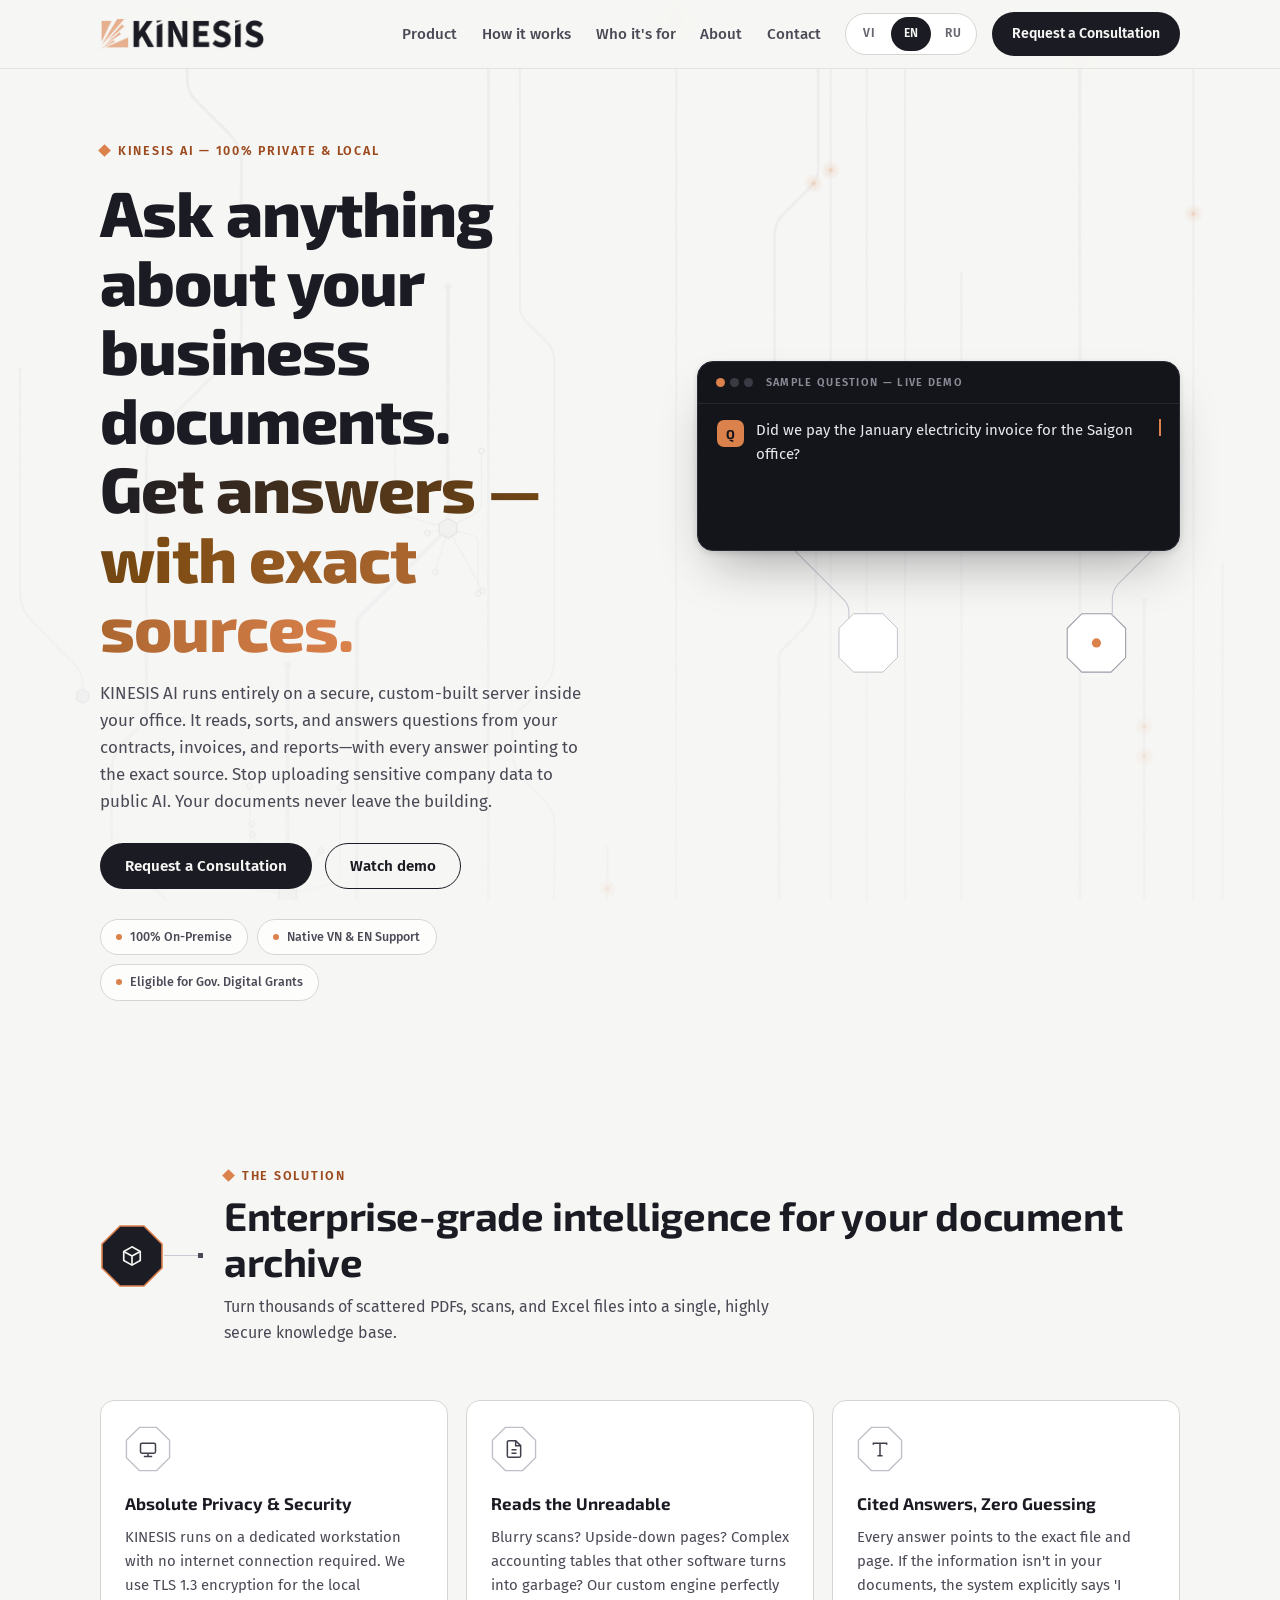
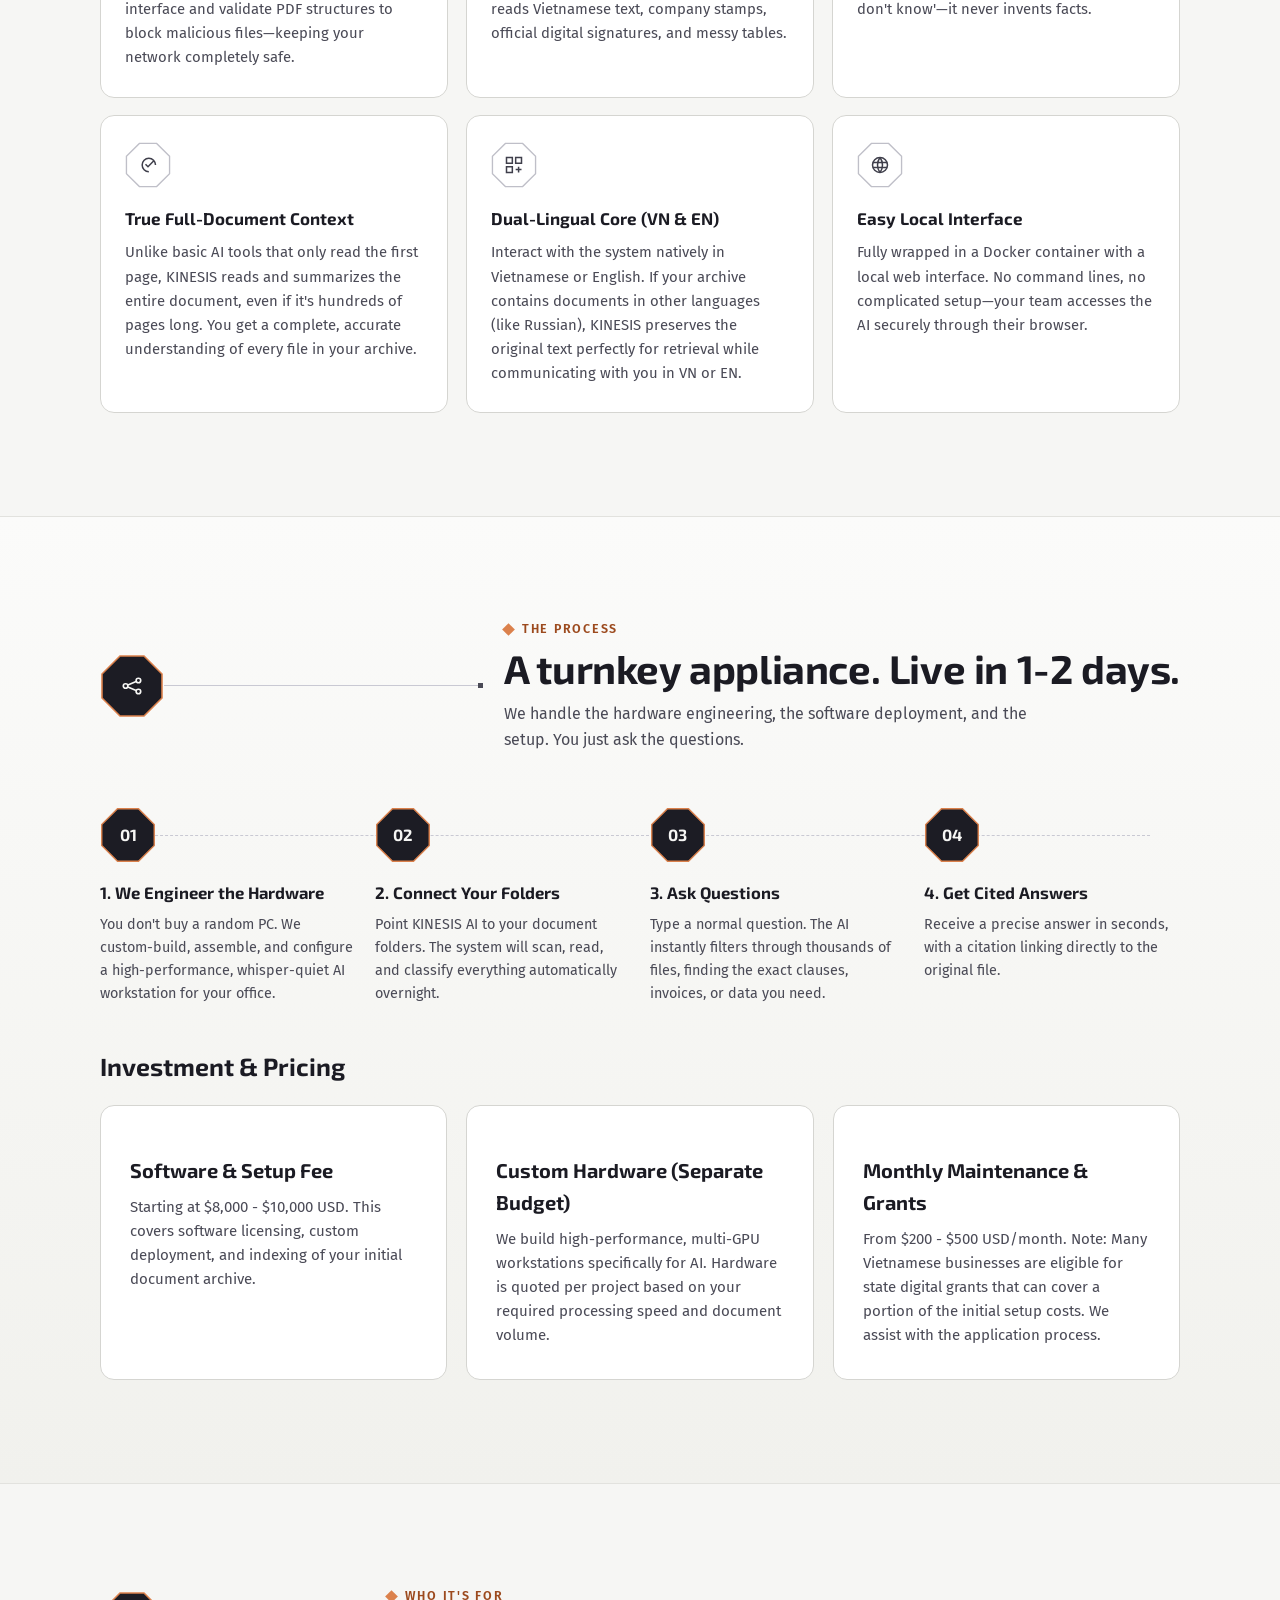
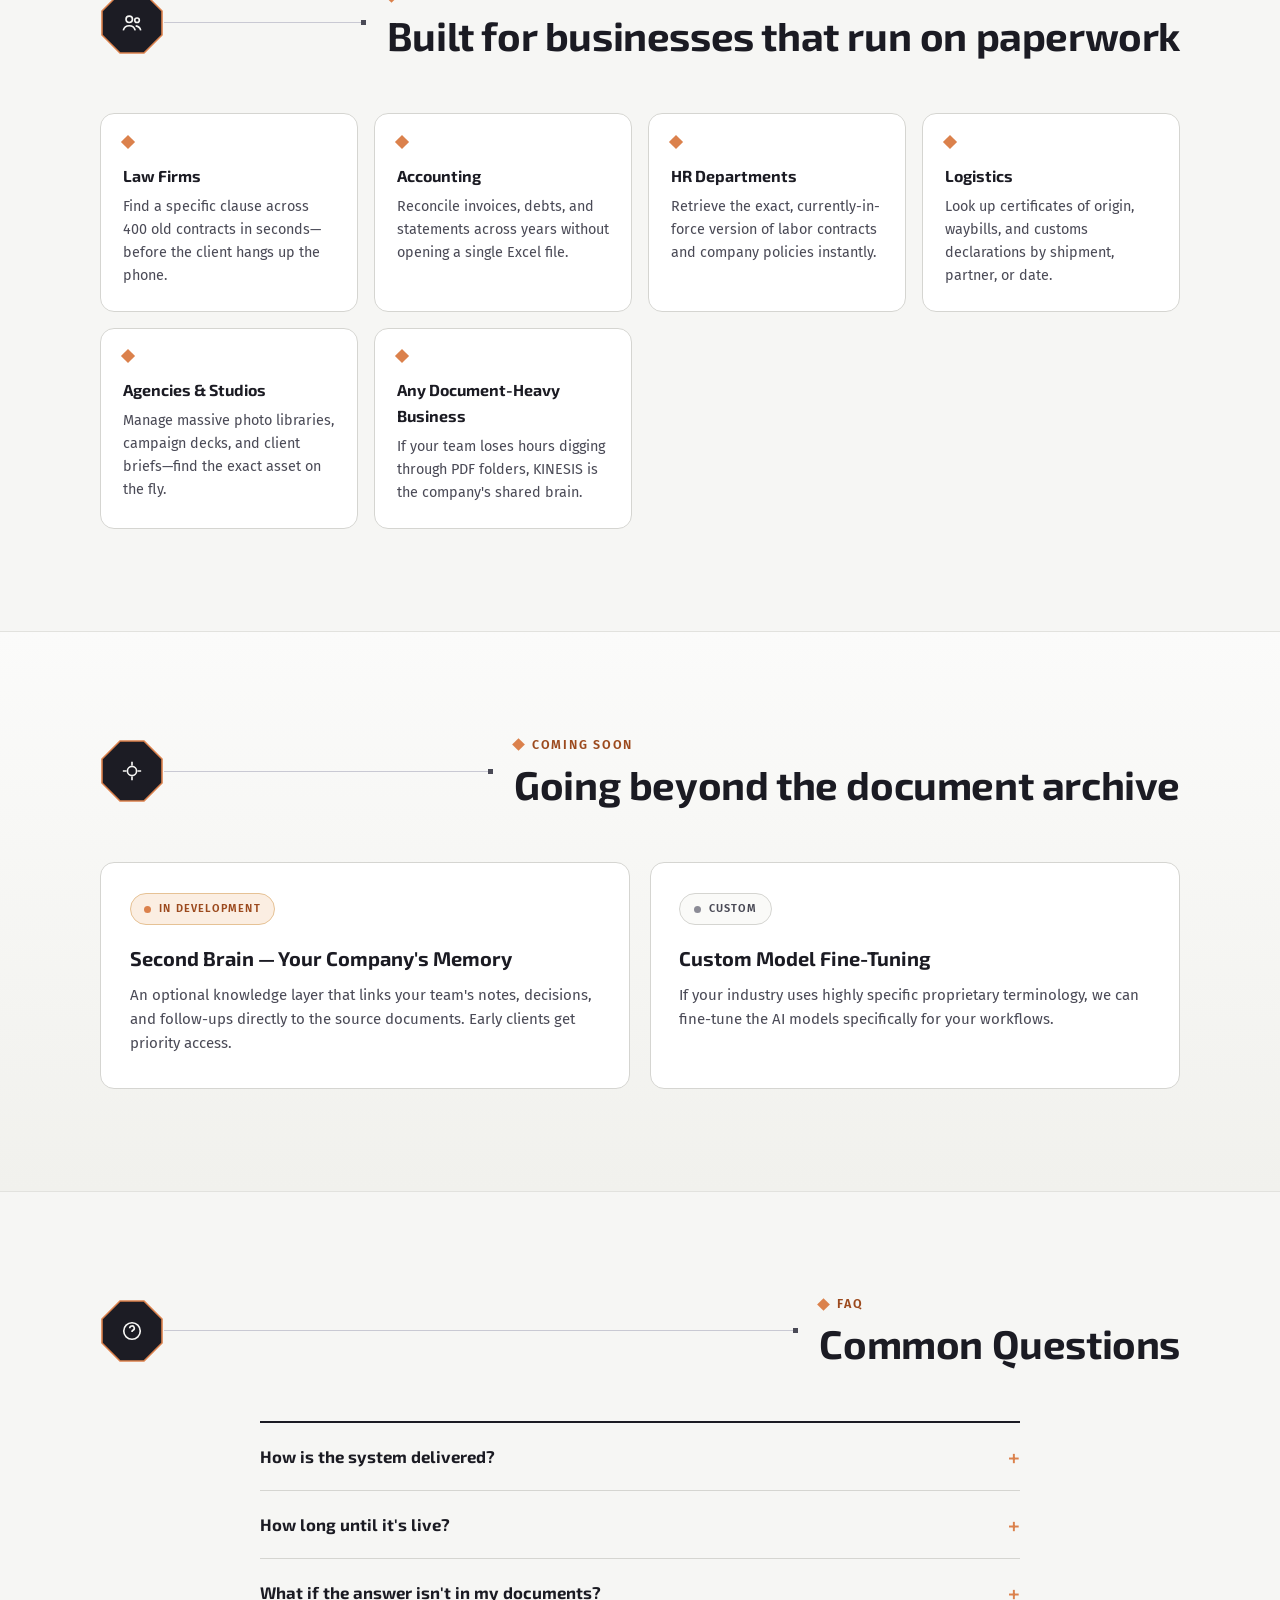
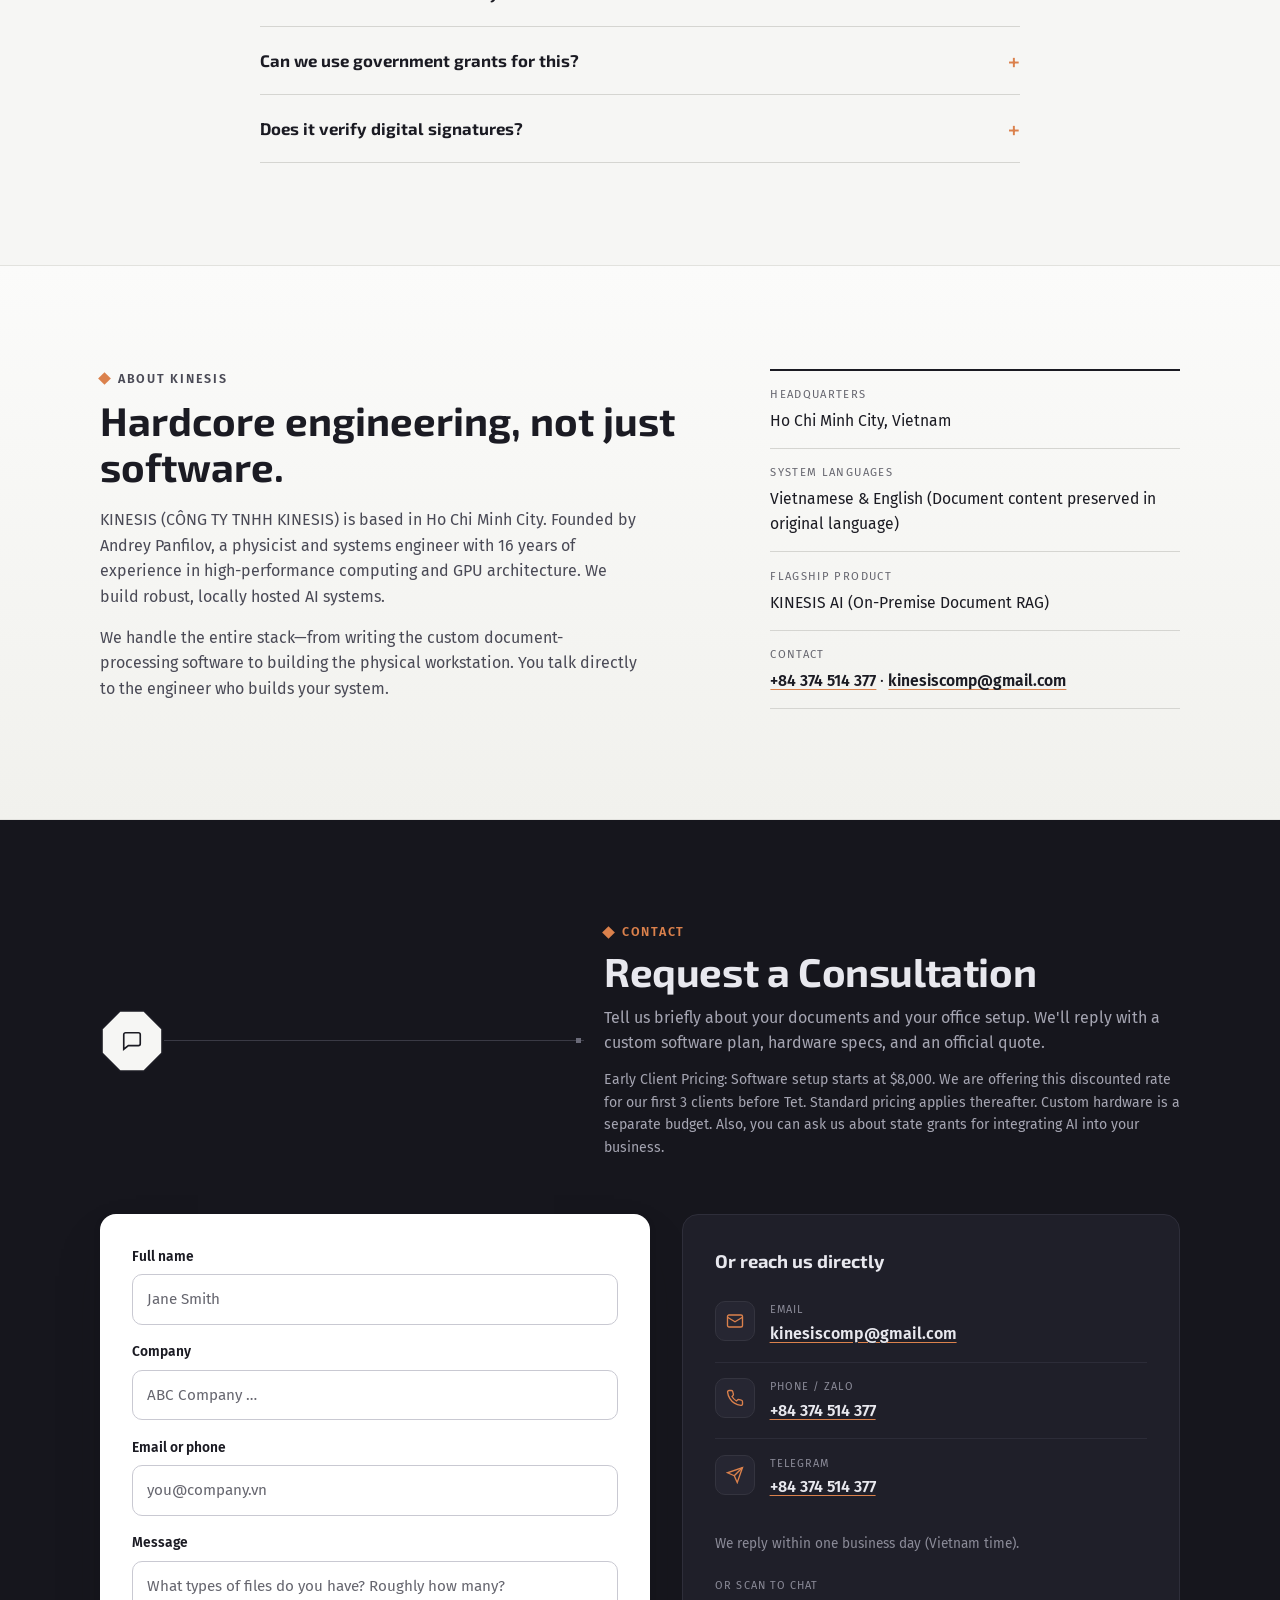
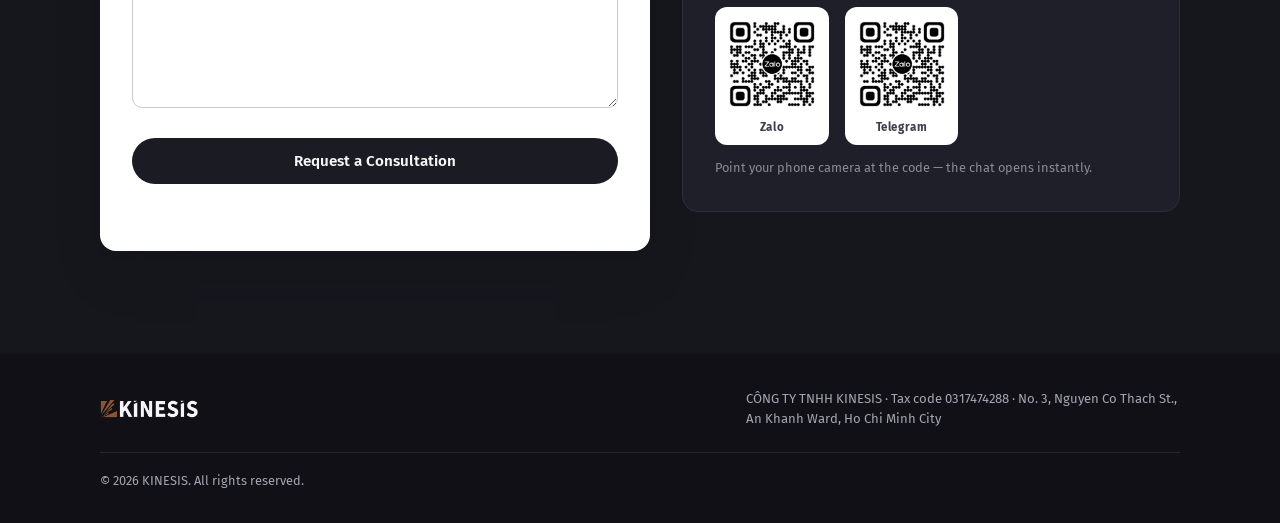
==== commit 7455cb3f: "index.html(ru/vn/en) - message box update | replace e-mail with code" ====
--- a/en/index.html
+++ b/en/index.html
@@ -381,7 +381,7 @@
         </div>
       </header>
       <div class="contact-grid">
-        <form class="contact-form reveal" id="quote-form" action="https://formsubmit.co/kinesiscomp@gmail.com" method="POST" novalidate>
+        <form class="contact-form reveal" id="quote-form" action="https://formsubmit.co/b971085ade24657a282b093e223314ab" method="POST" novalidate>
           <div class="field">
             <label for="f-name" data-i18n="contact.form.name">Full name</label>
             <input type="text" id="f-name" name="name" required autocomplete="name" data-i18n-ph="contact.form.phName" placeholder="Jane Smith">
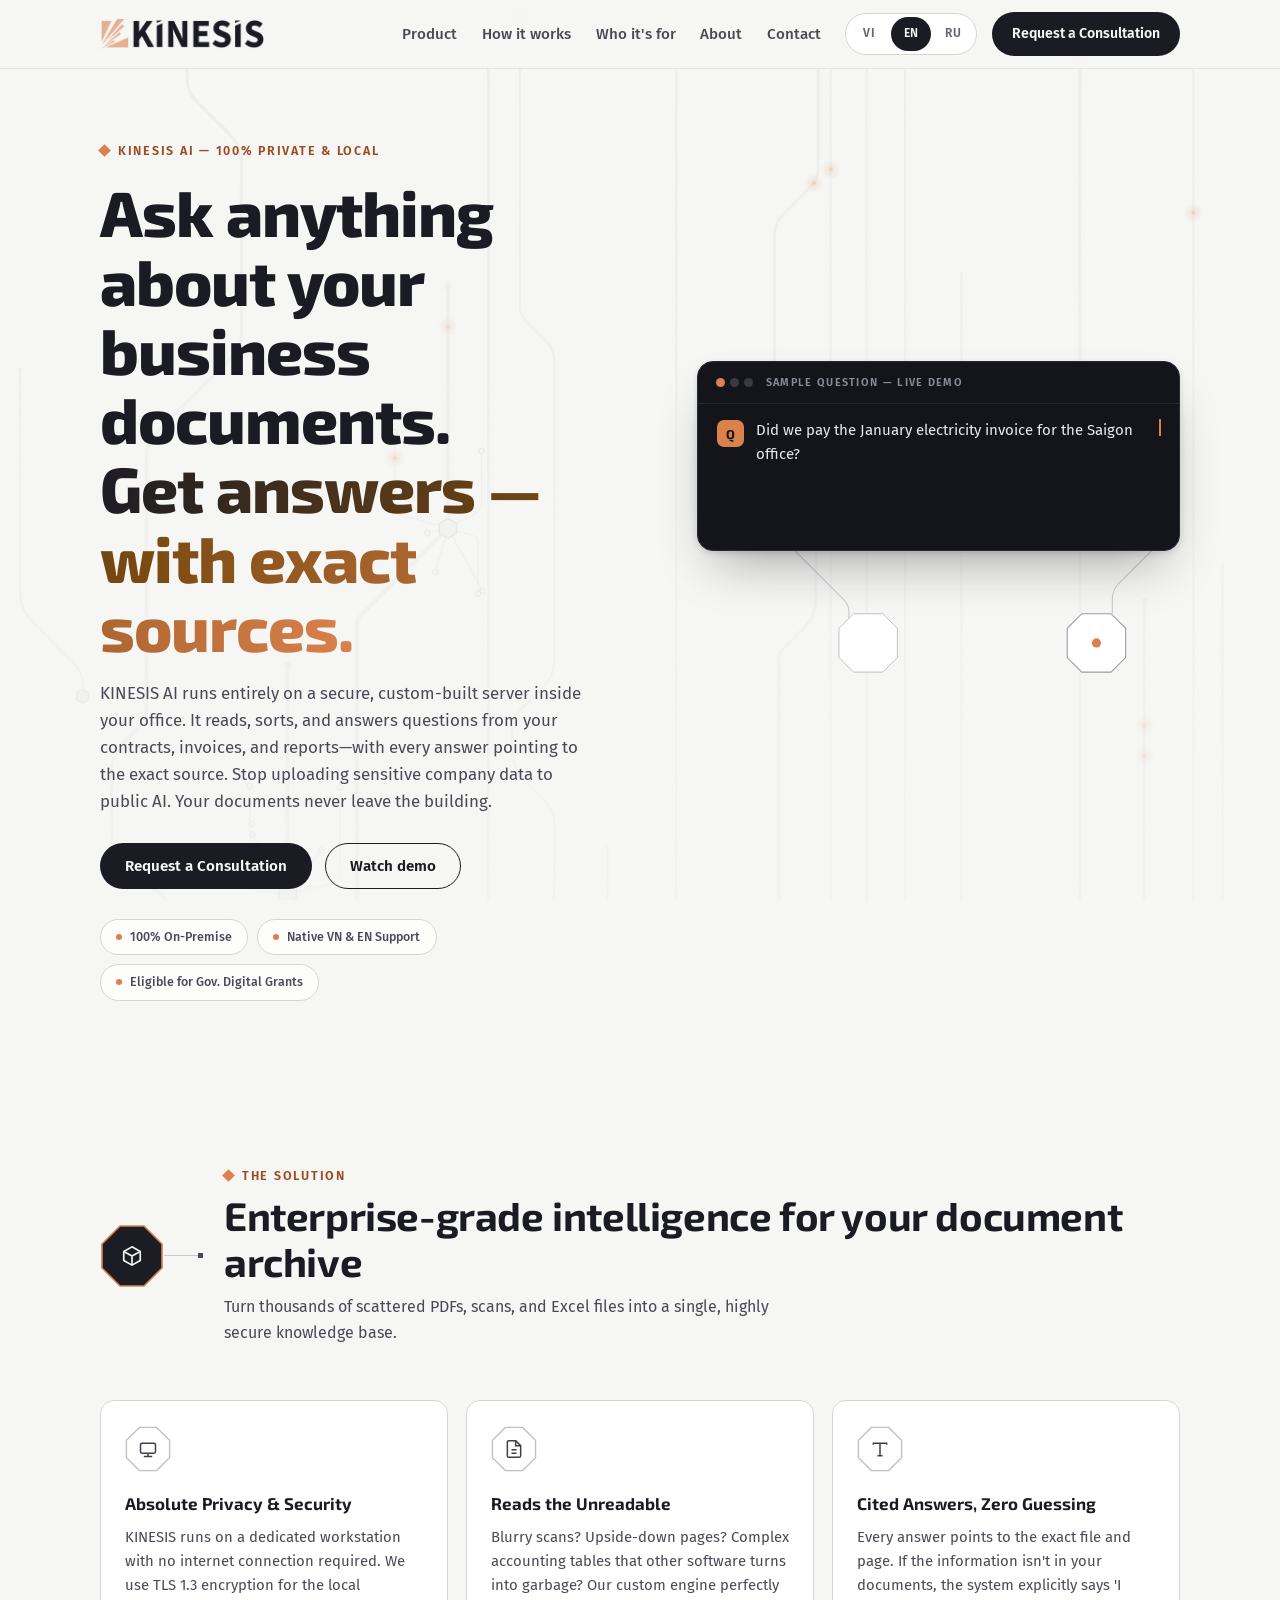
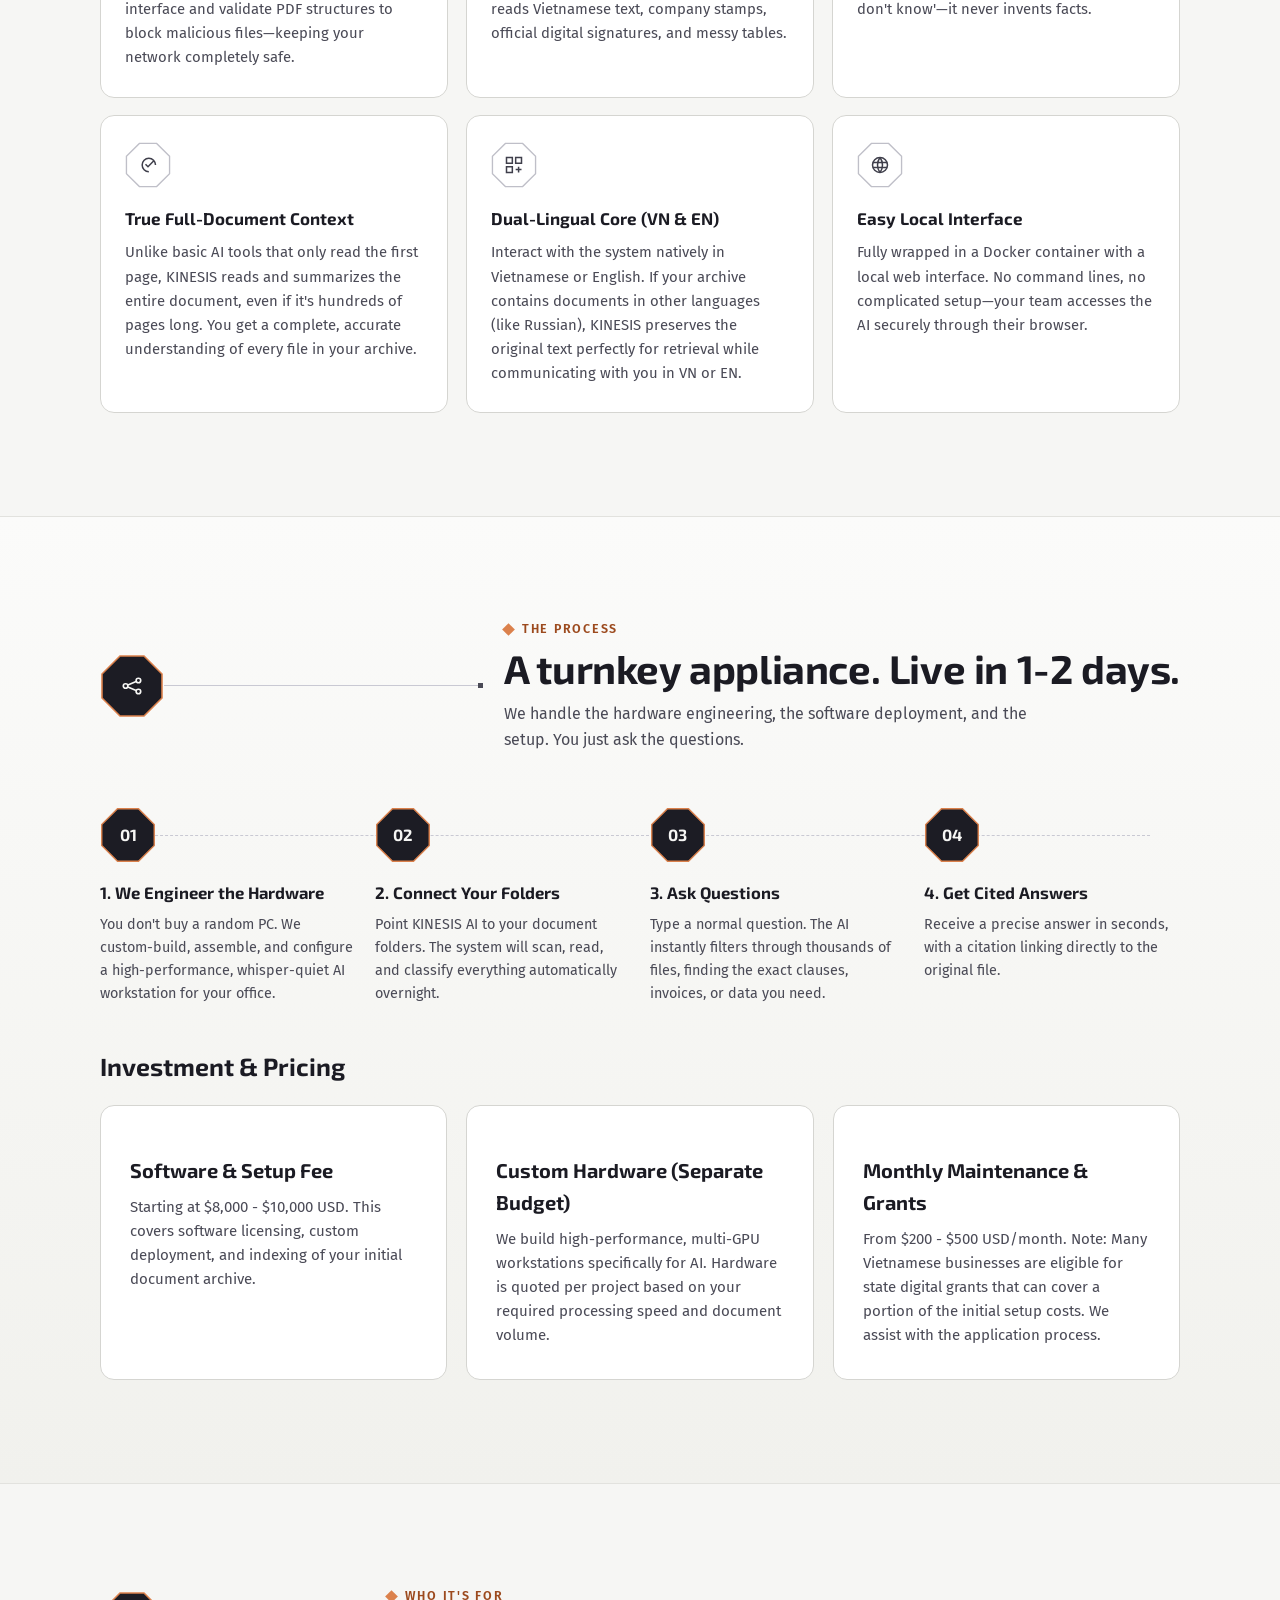
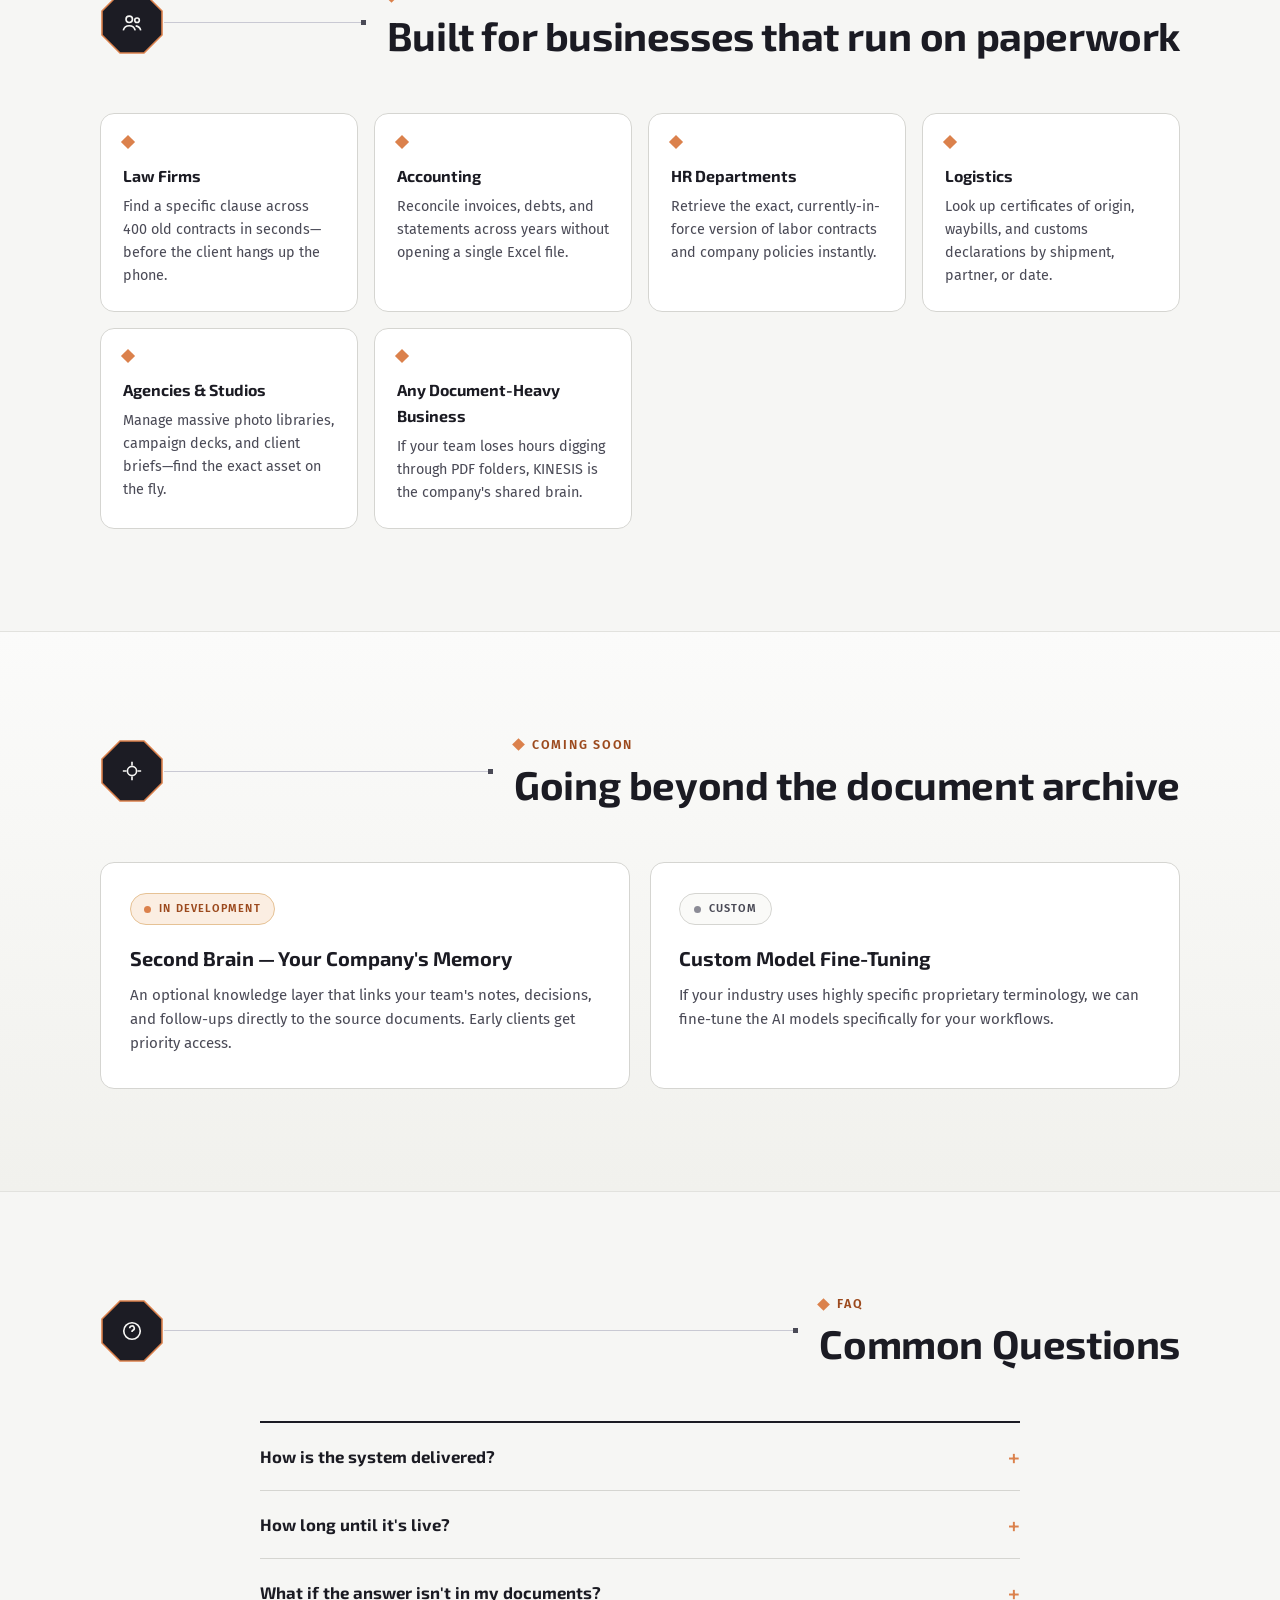
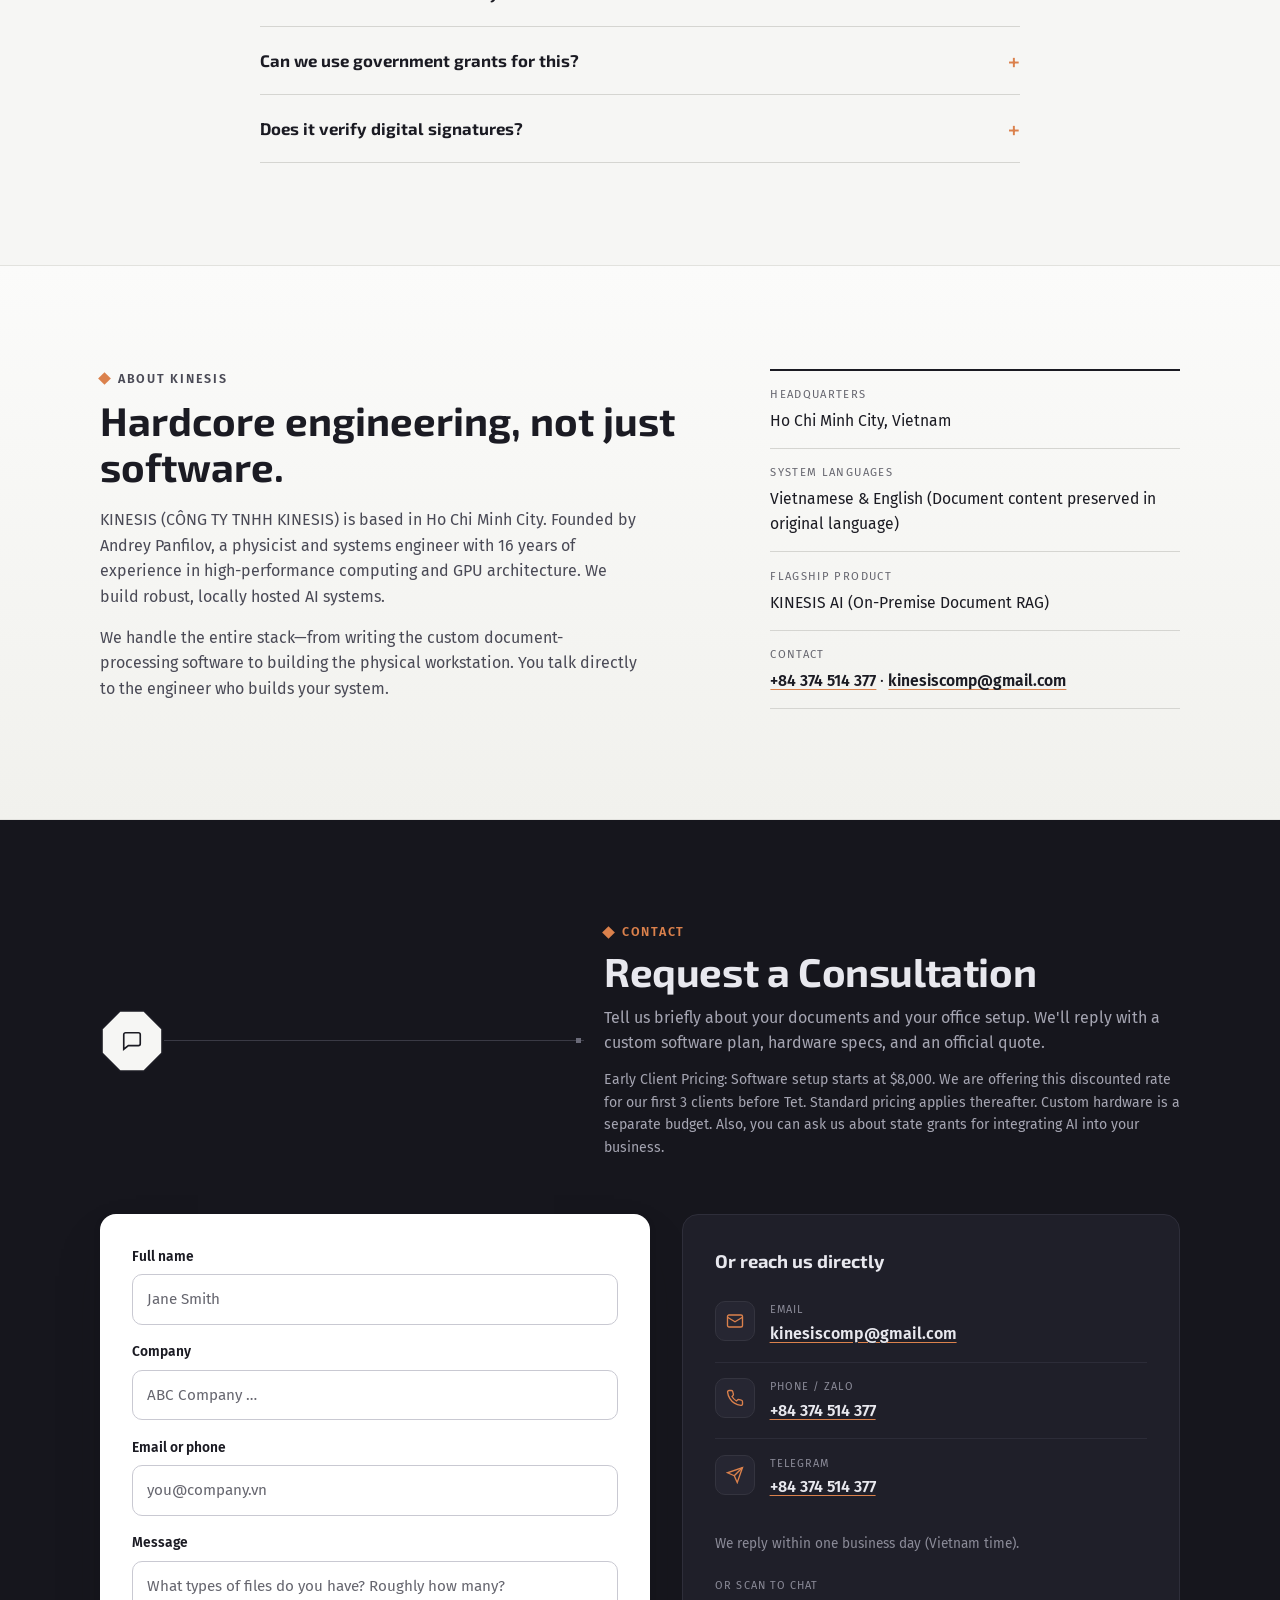
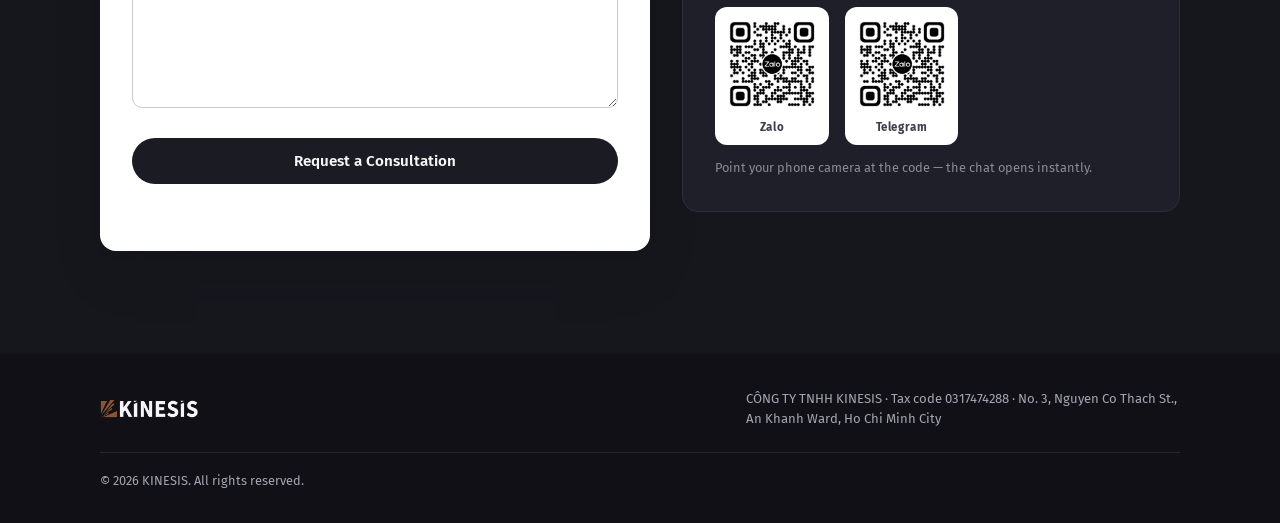
==== commit ec925821: "index.html(ru/vn/en) - message box update | ajax added" ====
--- a/en/index.html
+++ b/en/index.html
@@ -381,7 +381,7 @@
         </div>
       </header>
       <div class="contact-grid">
-        <form class="contact-form reveal" id="quote-form" action="https://formsubmit.co/b971085ade24657a282b093e223314ab" method="POST" novalidate>
+        <form class="contact-form reveal" id="quote-form" action="https://formsubmit.co/ajax/b971085ade24657a282b093e223314ab" method="POST" novalidate>
           <div class="field">
             <label for="f-name" data-i18n="contact.form.name">Full name</label>
             <input type="text" id="f-name" name="name" required autocomplete="name" data-i18n-ph="contact.form.phName" placeholder="Jane Smith">
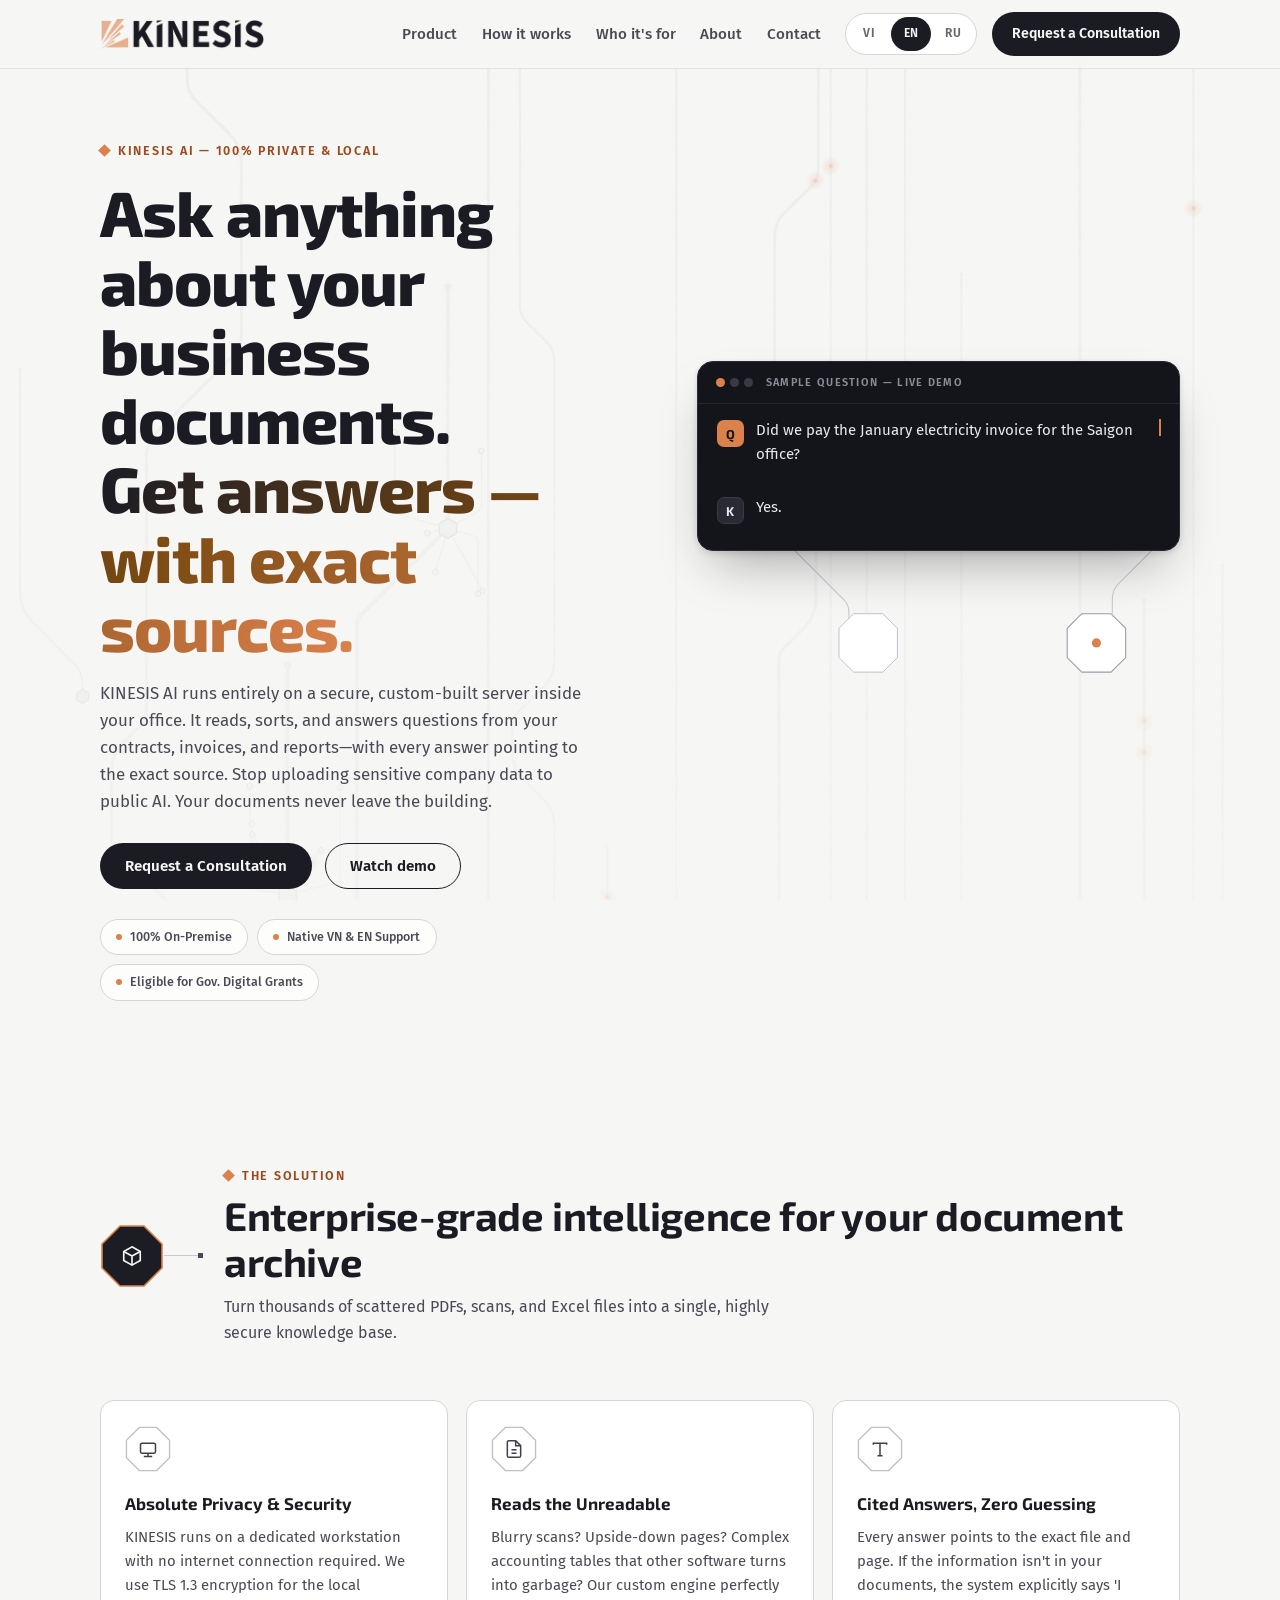
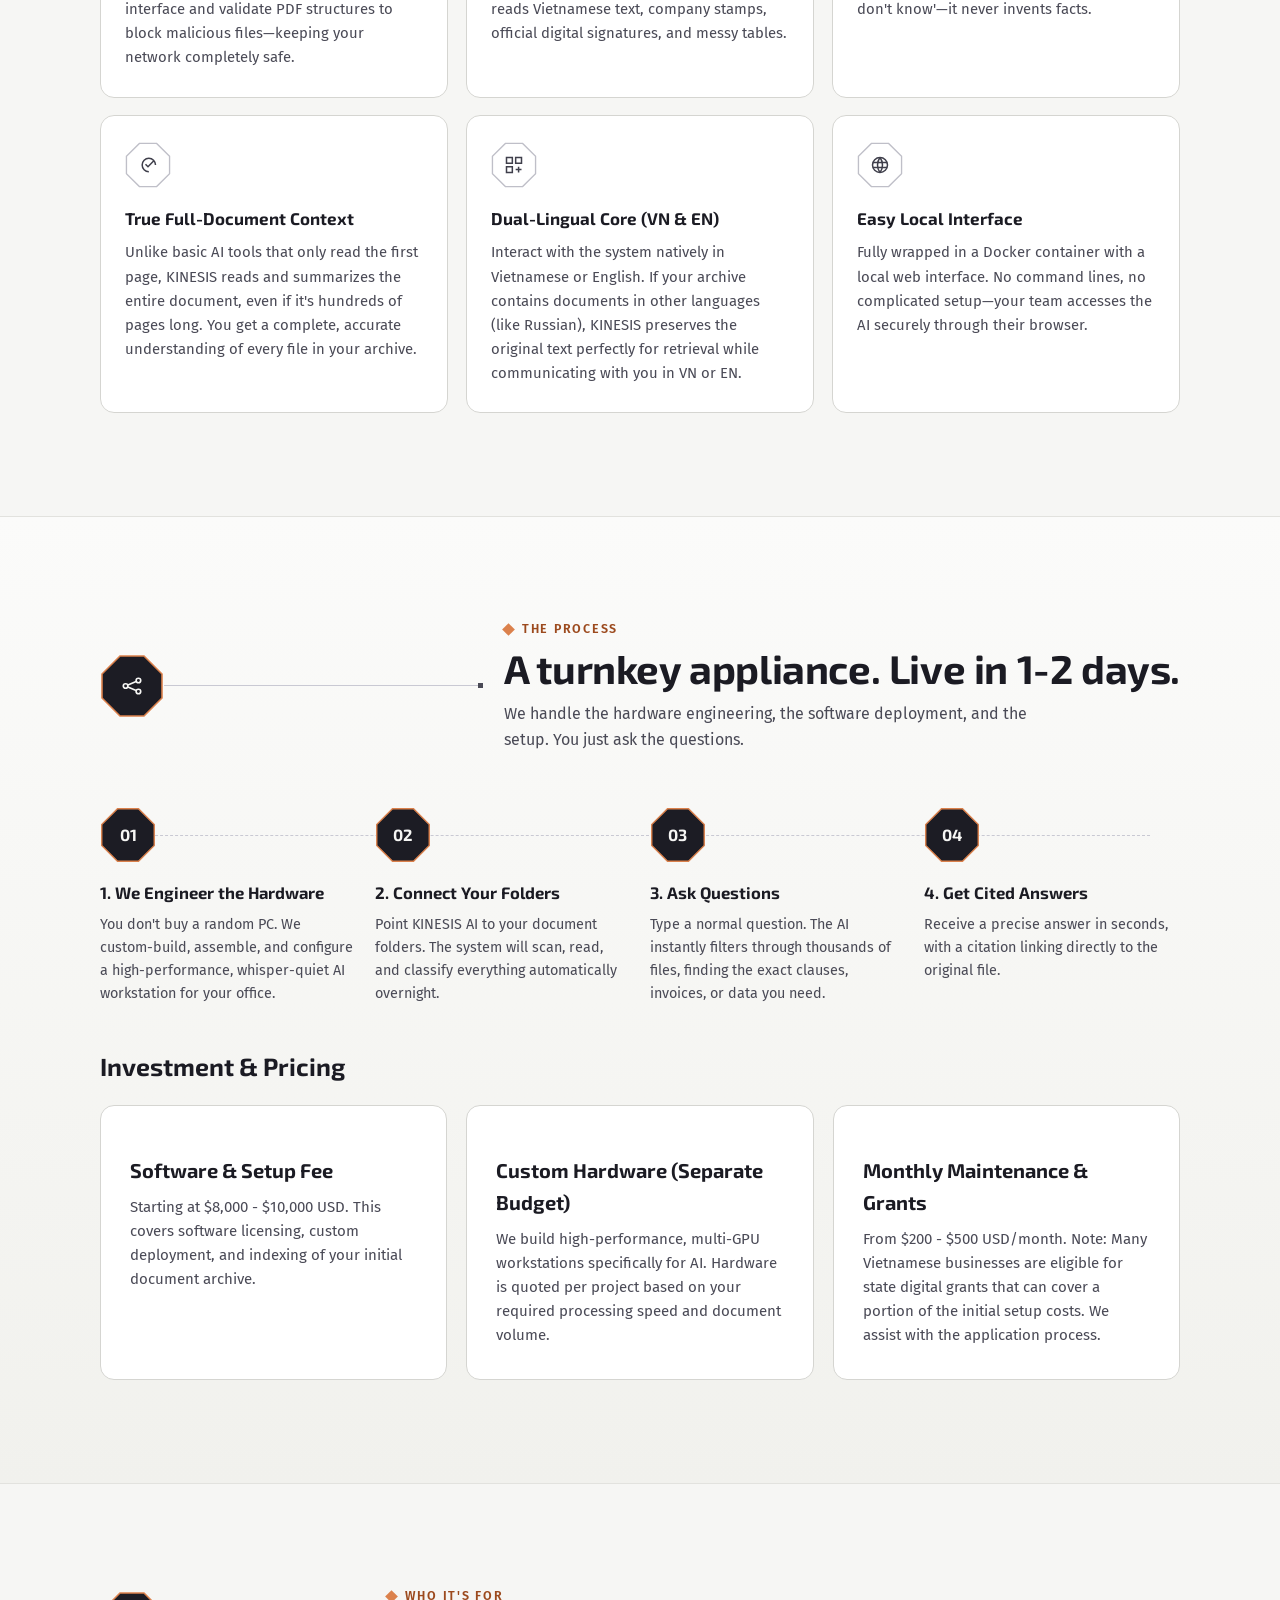
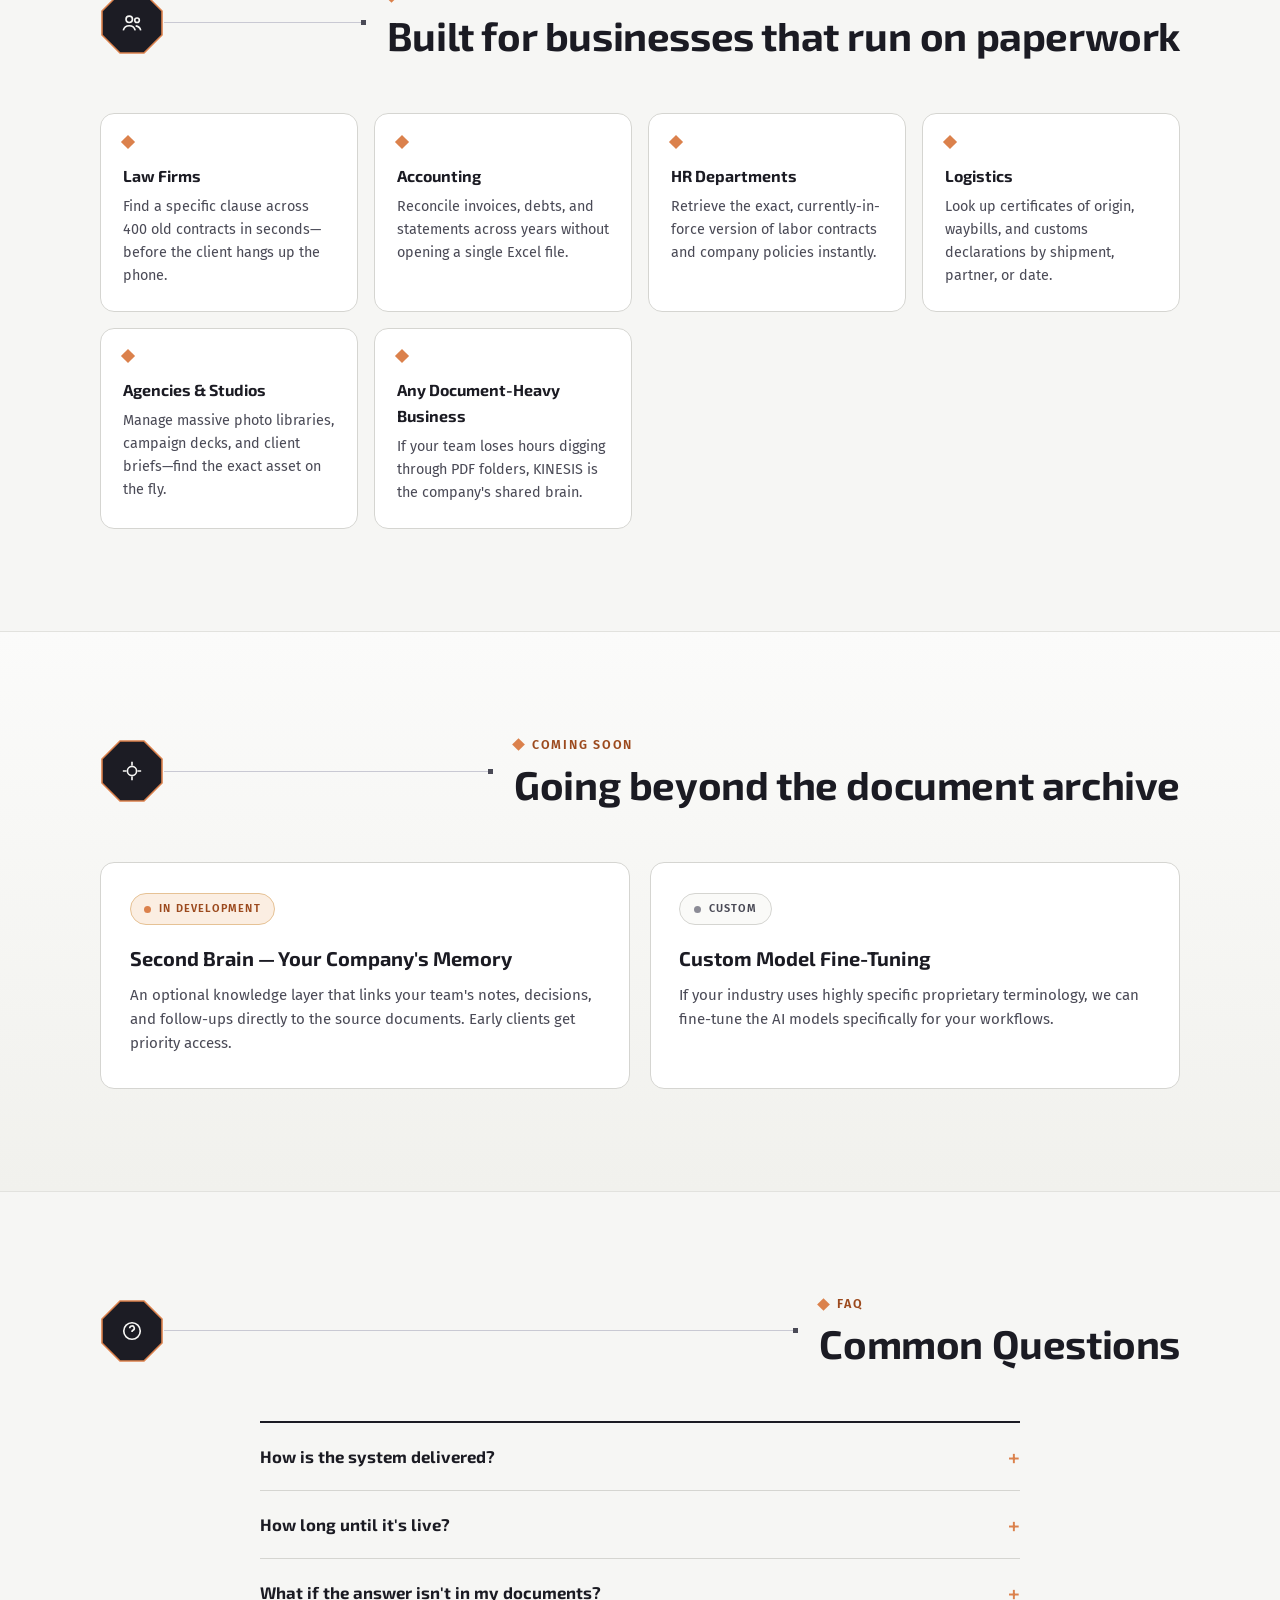
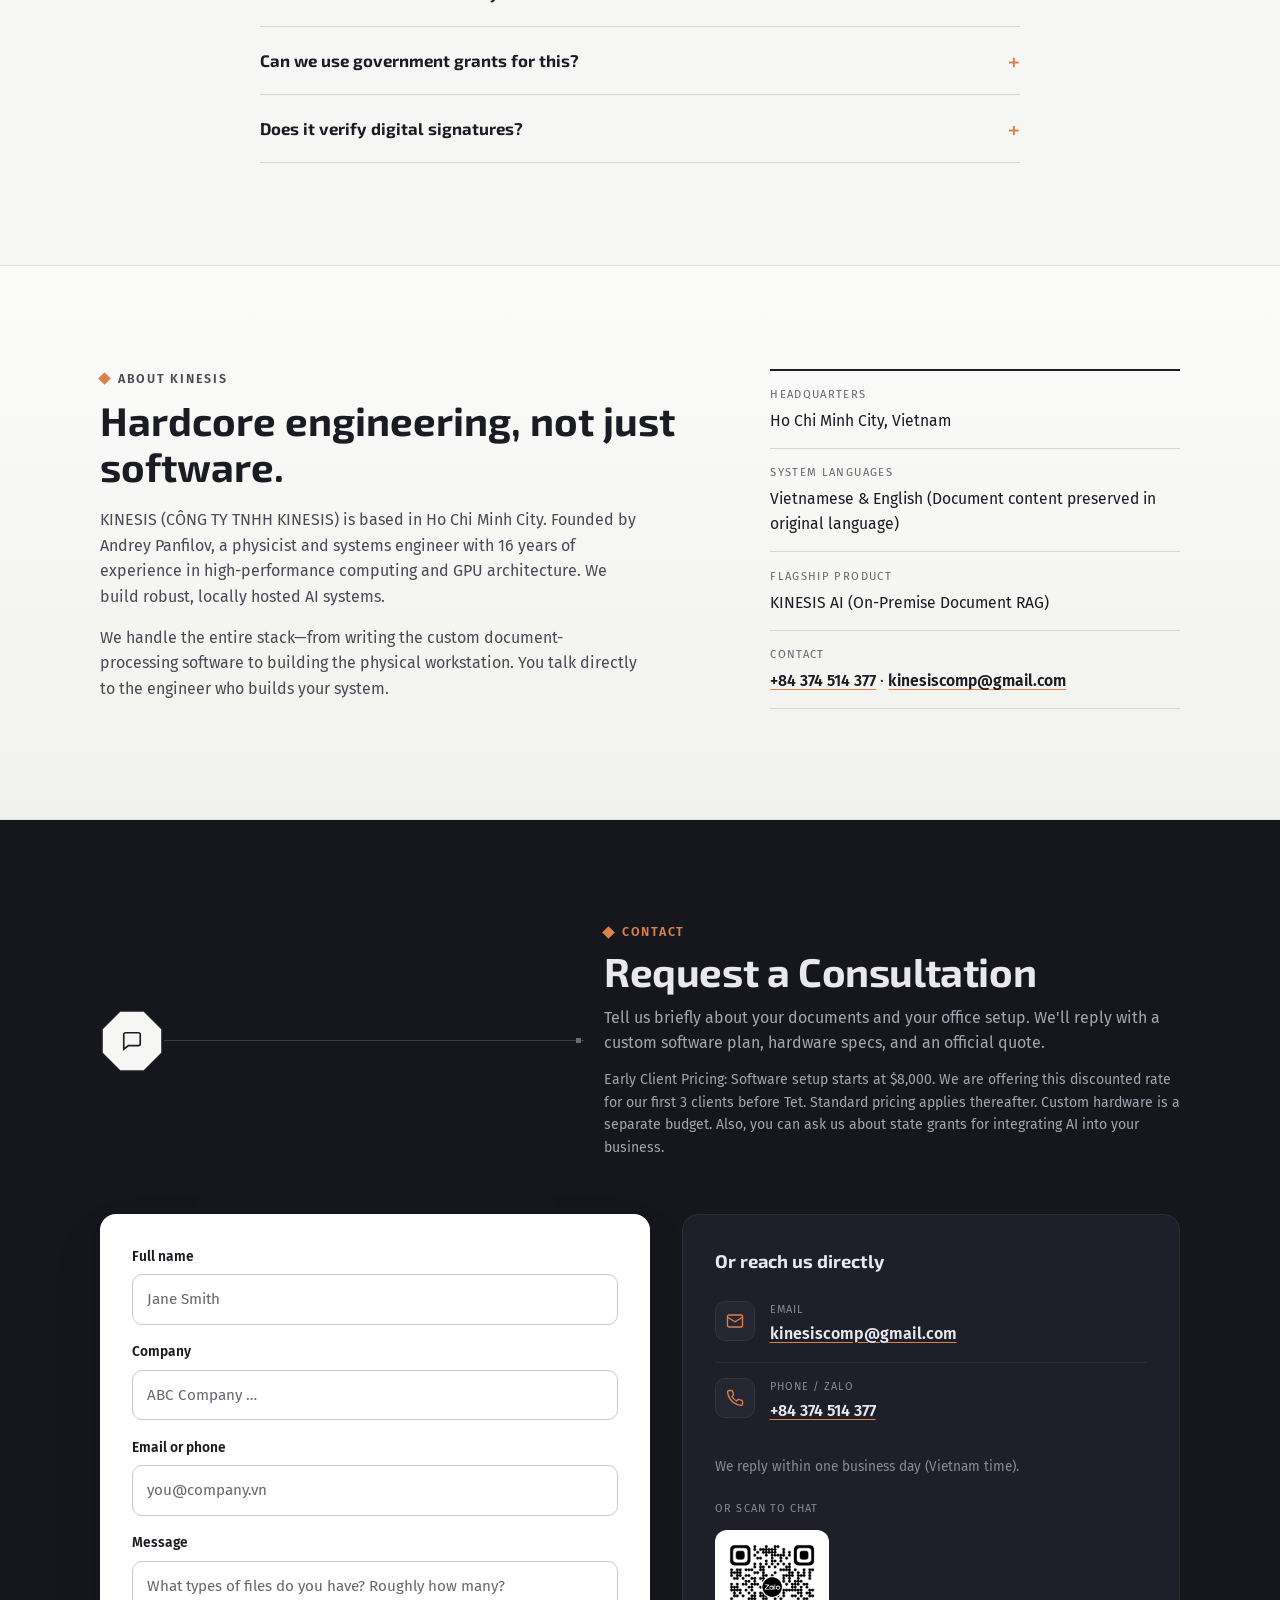
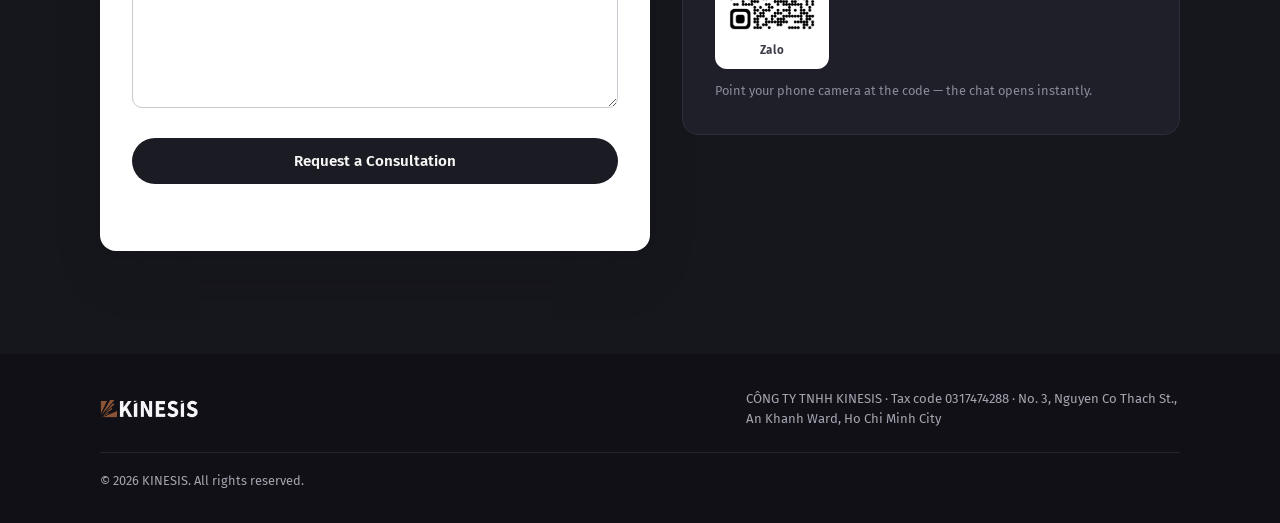
==== commit 6bf8839b: "removed telegram link" ====
--- a/en/index.html
+++ b/en/index.html
@@ -413,17 +413,12 @@
               <span class="d-ico" aria-hidden="true"><svg width="18" height="18" viewBox="0 0 24 24" fill="none" stroke="currentColor" stroke-width="1.8"><path d="M22 16.9v3a2 2 0 0 1-2.2 2 19.8 19.8 0 0 1-8.6-3.1 19.5 19.5 0 0 1-6-6A19.8 19.8 0 0 1 2.1 4.2 2 2 0 0 1 4.1 2h3a2 2 0 0 1 2 1.7c.1 1 .4 2 .7 2.9a2 2 0 0 1-.5 2.1L8 10a16 16 0 0 0 6 6l1.3-1.3a2 2 0 0 1 2.1-.5c.9.3 1.9.6 2.9.7a2 2 0 0 1 1.7 2z"/></svg></span>
               <div><span class="d-label" data-i18n="contact.direct.phoneLabel">Phone / Zalo</span><a href="tel:+84374514377">+84 374 514 377</a></div>
             </li>
-            <li>
-              <span class="d-ico" aria-hidden="true"><svg width="18" height="18" viewBox="0 0 24 24" fill="none" stroke="currentColor" stroke-width="1.8"><path d="m22 2-7 20-4-9-9-4z"/><path d="M22 2 11 13"/></svg></span>
-              <div><span class="d-label" data-i18n="contact.direct.telegramLabel">Telegram</span><a href="https://t.me/+84374514377" rel="noopener">+84 374 514 377</a></div>
-            </li>
           </ul>
           <p class="direct-note" data-i18n="contact.direct.note">We reply within one business day (Vietnam time).</p>
           <div class="qr-block">
             <p class="qr-title" data-i18n="contact.qr.title">Or scan to chat</p>
             <div class="qr-row">
-              <a class="qr-card" href="https://zalo.me/84374514377" data-i18n-href="contact.qr.zaloLink" rel="noopener"><img src="../assets/zalo-qr.png" data-i18n-src="contact.qr.zaloSrc" alt="" width="96" height="96"><span data-i18n="contact.qr.zalo">Zalo</span></a>
-              <a class="qr-card" href="https://t.me/+84374514377" data-i18n-href="contact.qr.telegramLink" rel="noopener"><img src="../assets/telegram-qr.png" data-i18n-src="contact.qr.telegramSrc" alt="" width="96" height="96"><span data-i18n="contact.qr.telegram">Telegram</span></a>
+              <a class="qr-card" href="https://zalo.me/84374514377" data-i18n-href="contact.qr.zaloLink" rel="noopener"><img src="../assets/zalo-qr.png" data-i18n-src="contact.qr.zaloSrc" alt="" width="96" height="96"><span data-i18n="contact.qr.zalo">Zalo</span></a>              
             </div>
             <p class="qr-note" data-i18n="contact.qr.note">Point your phone camera at the code — the chat opens instantly.</p>
           </div>
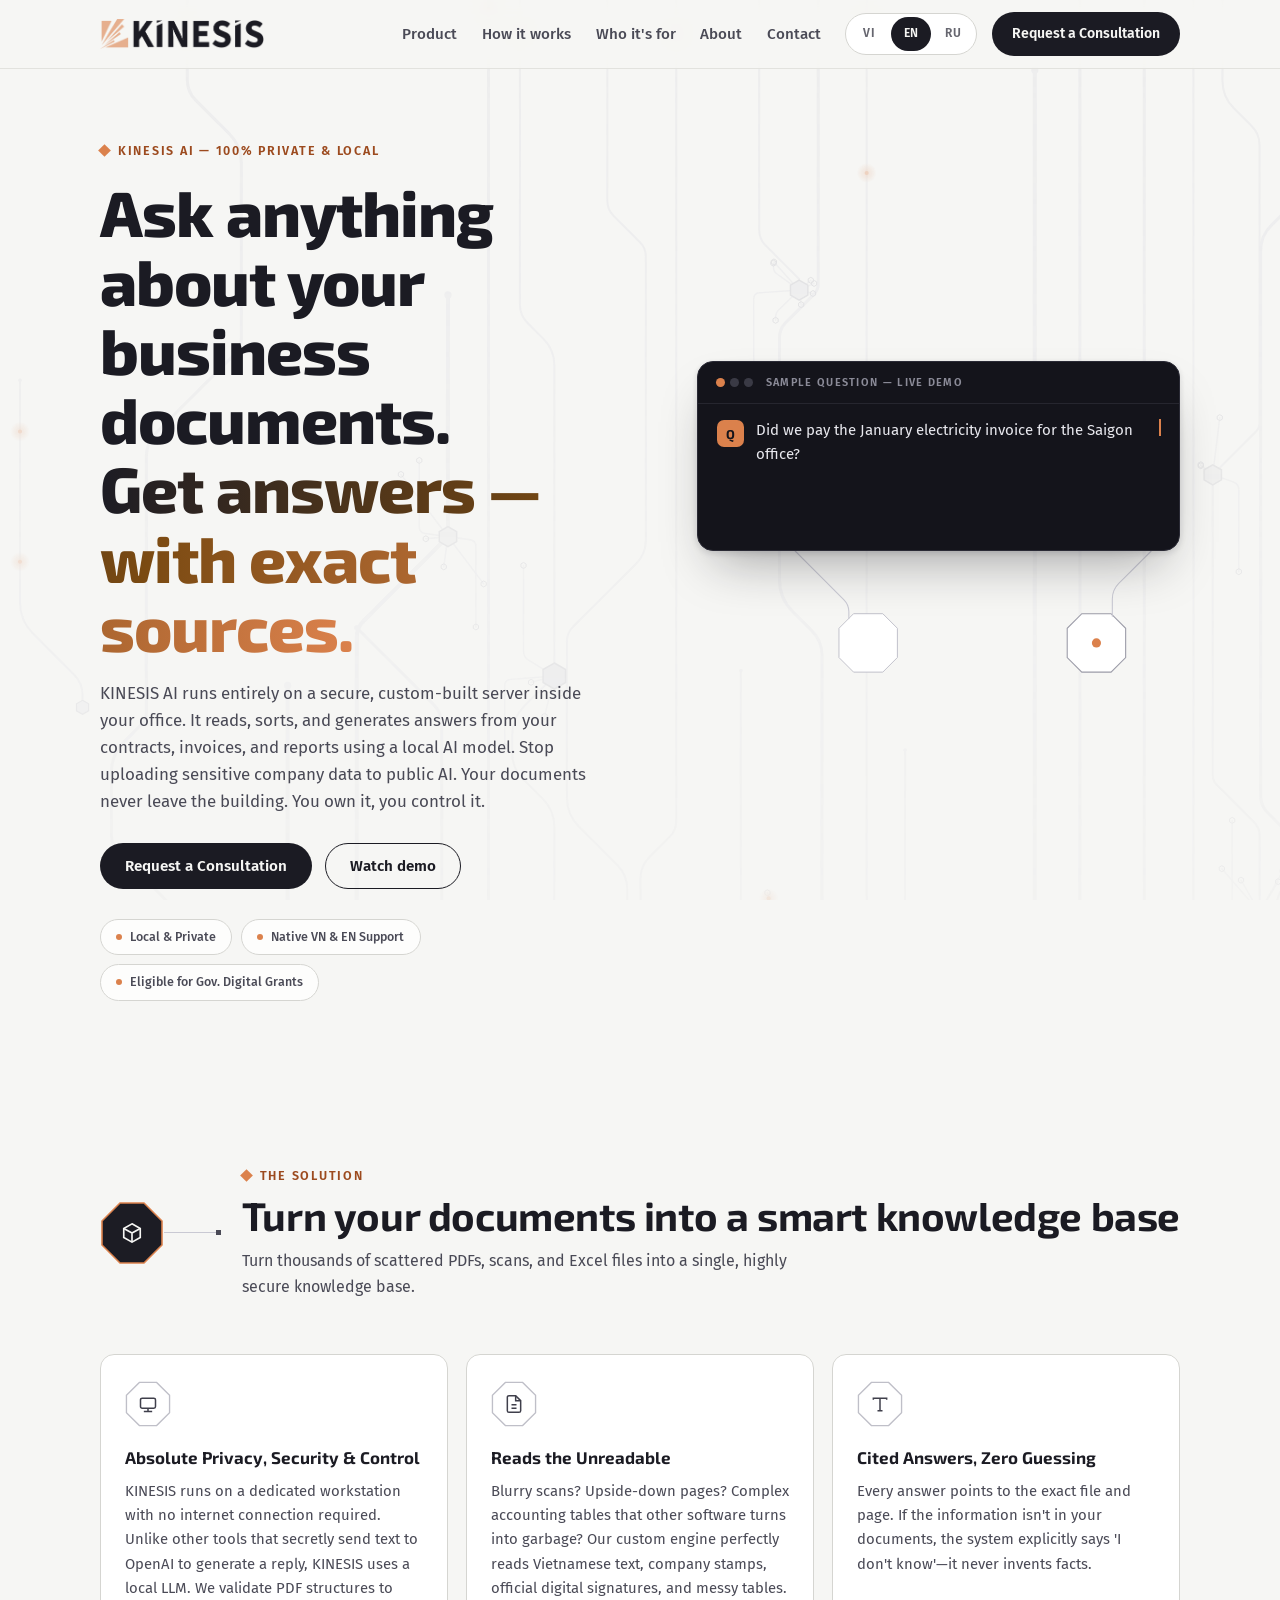
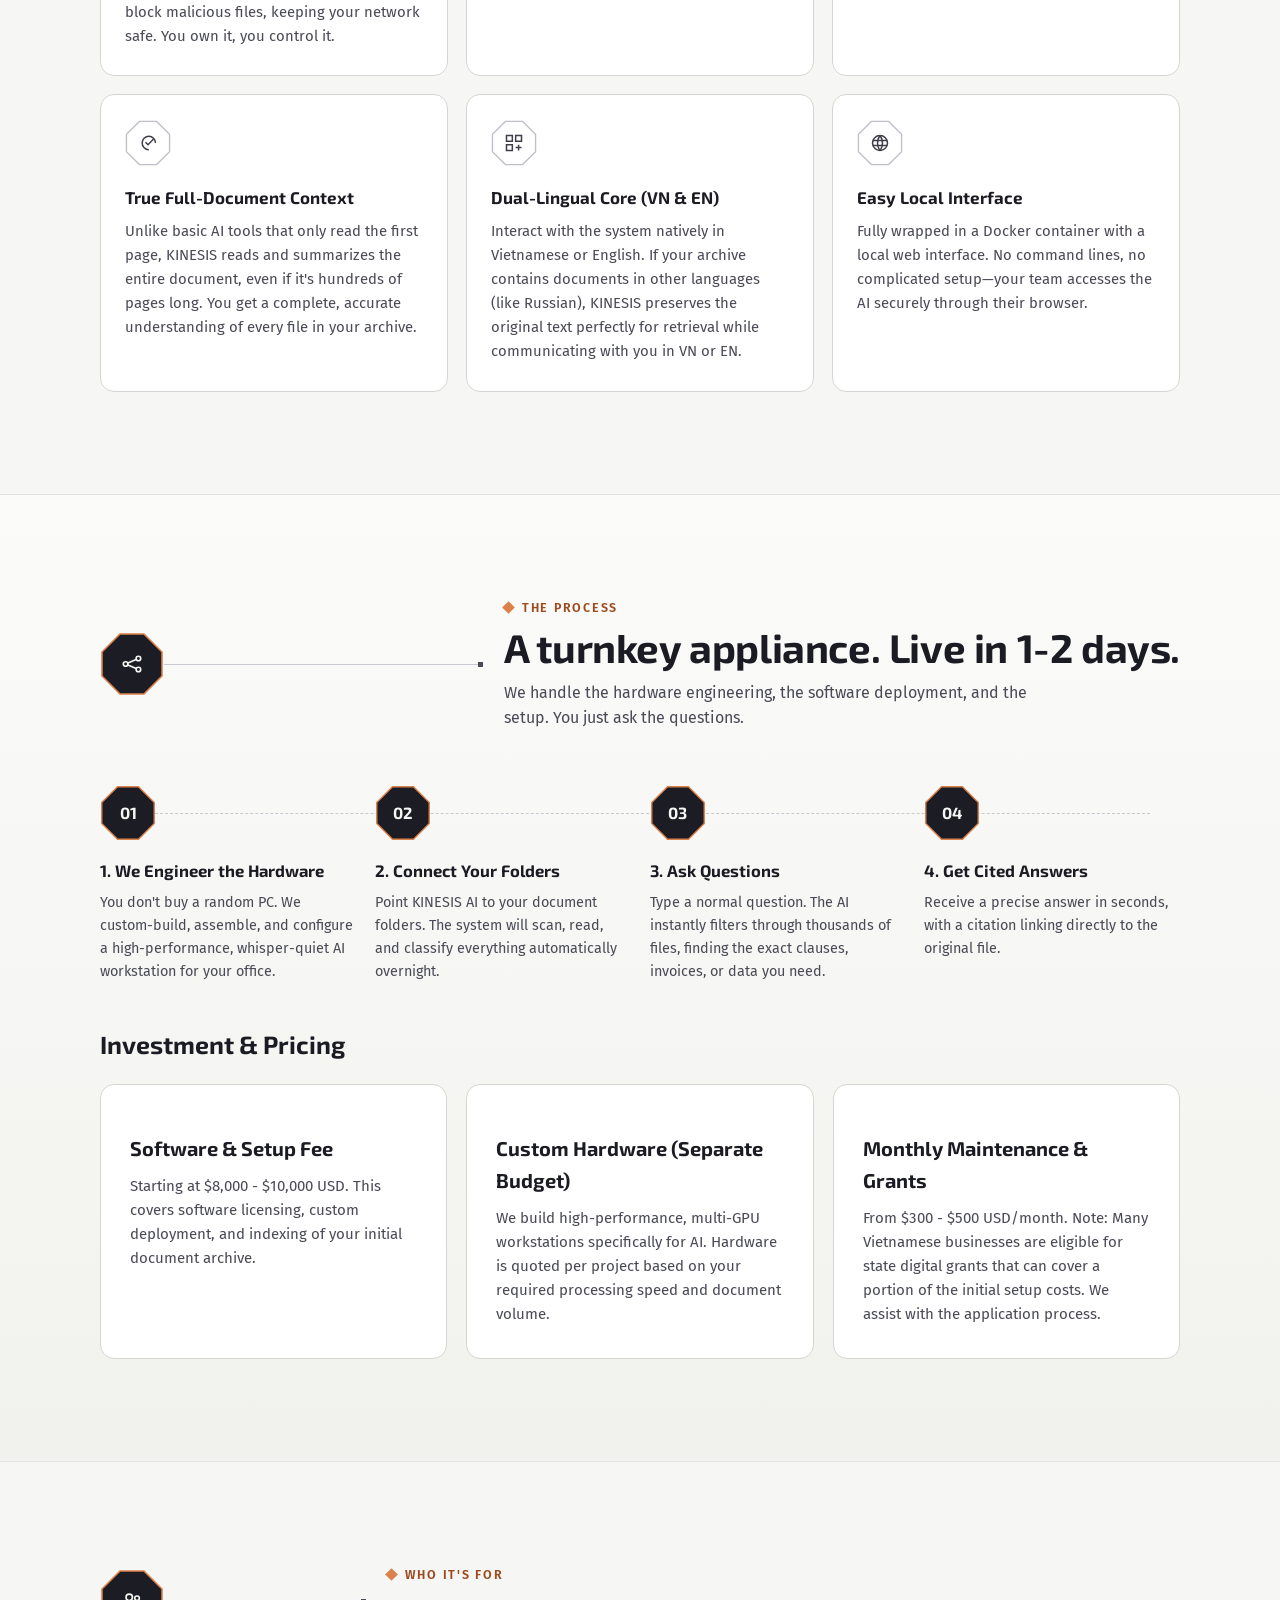
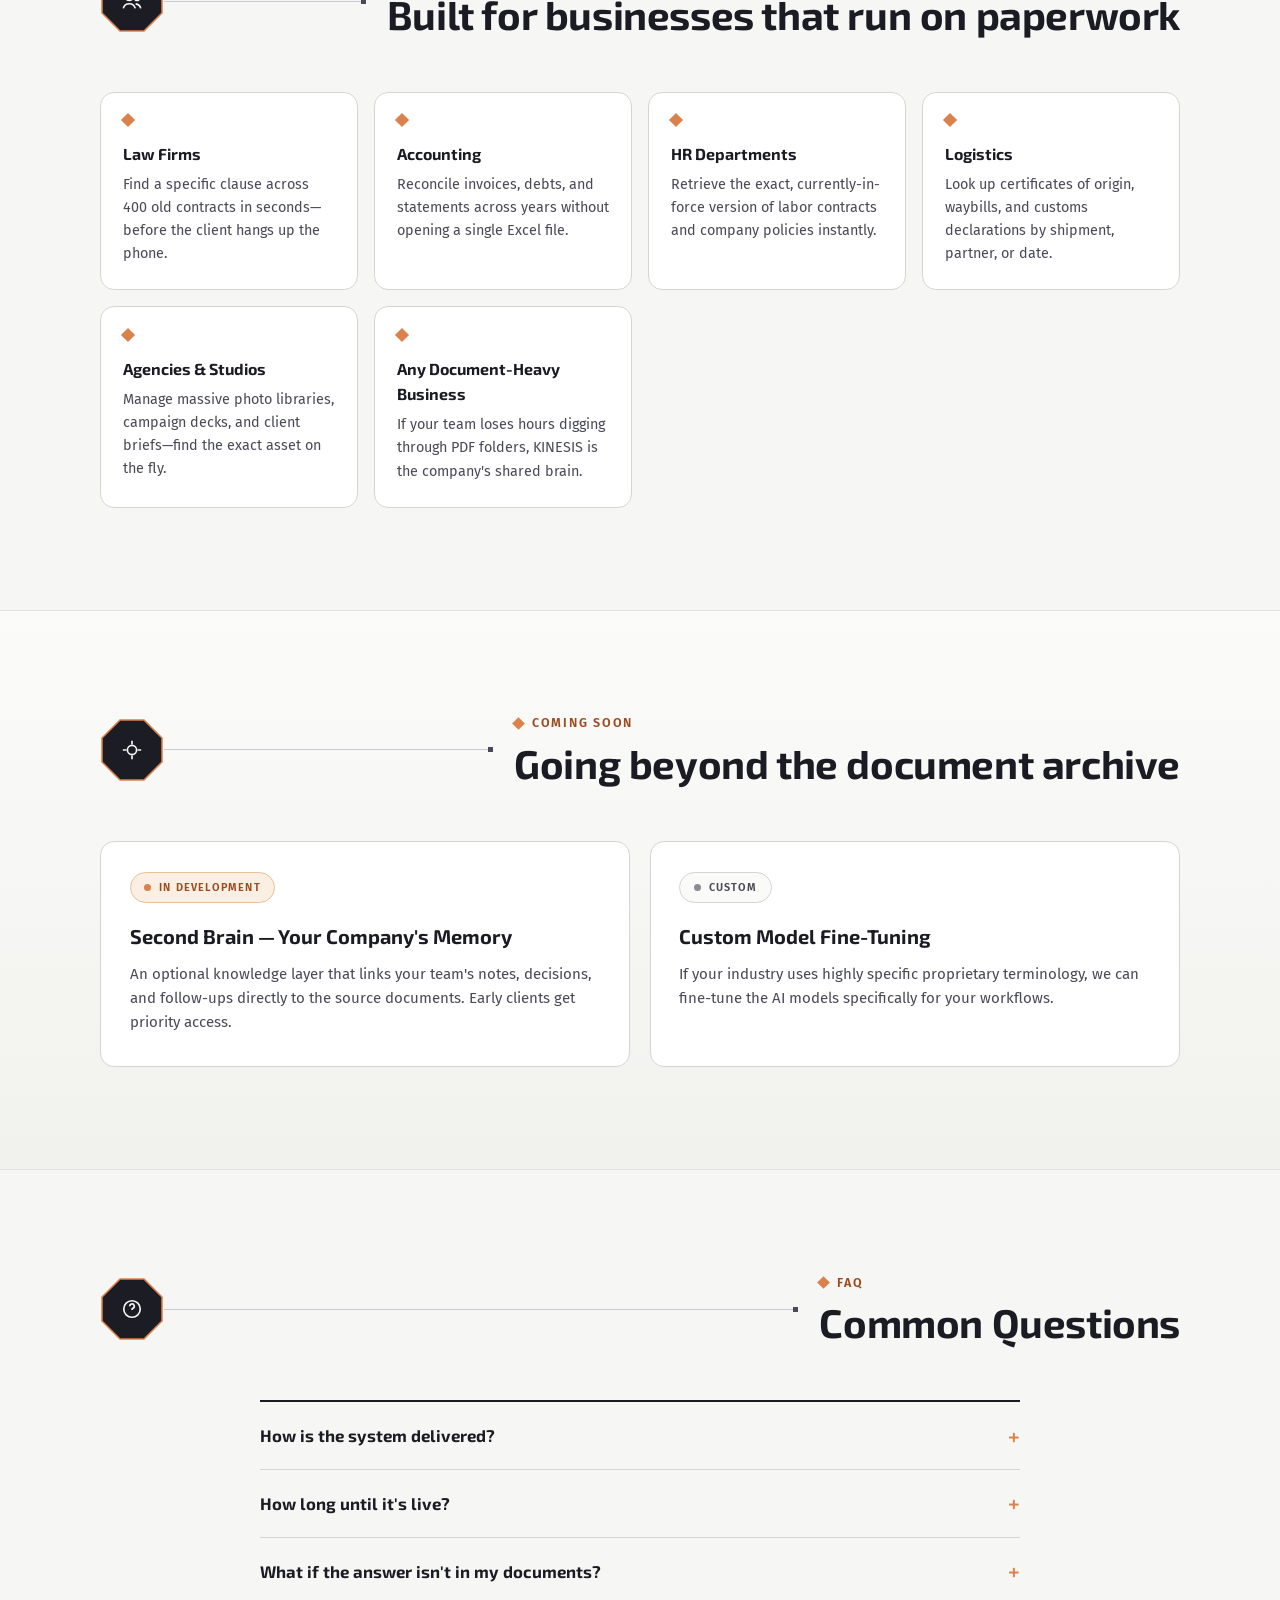
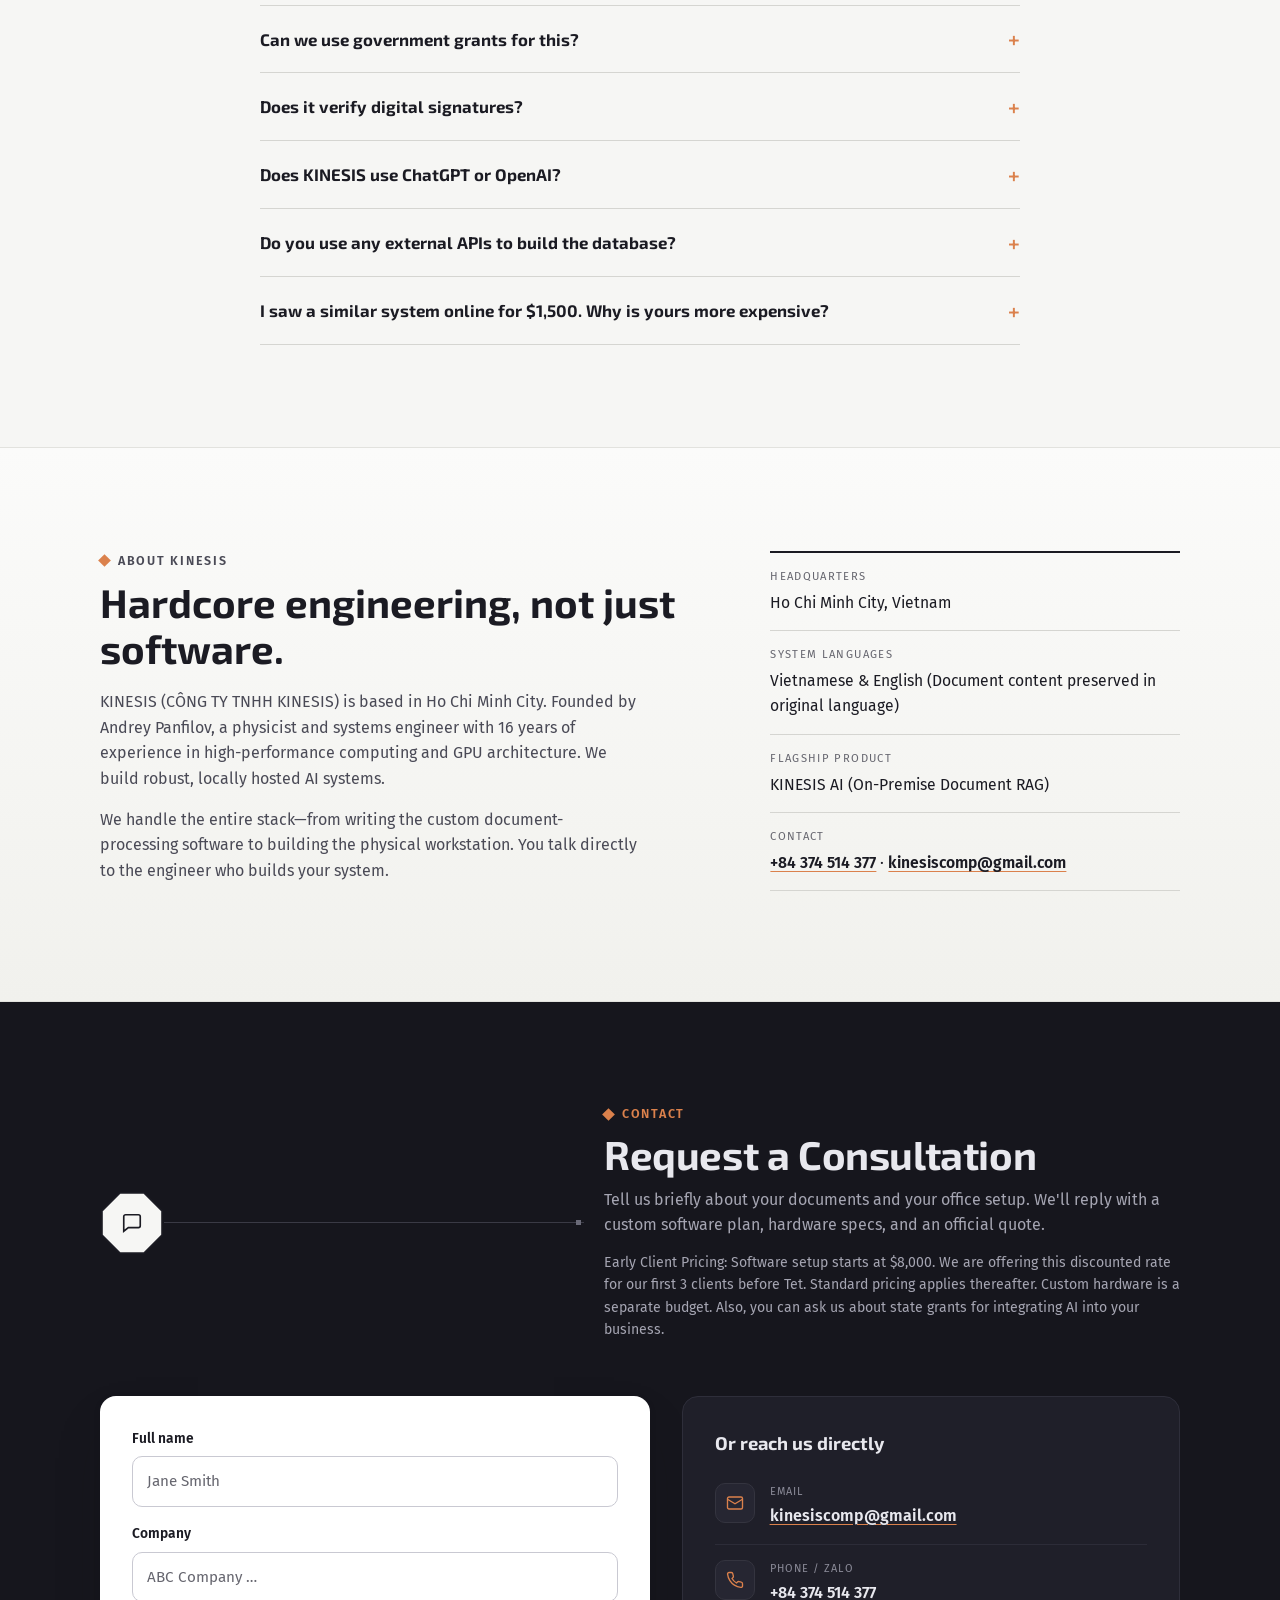
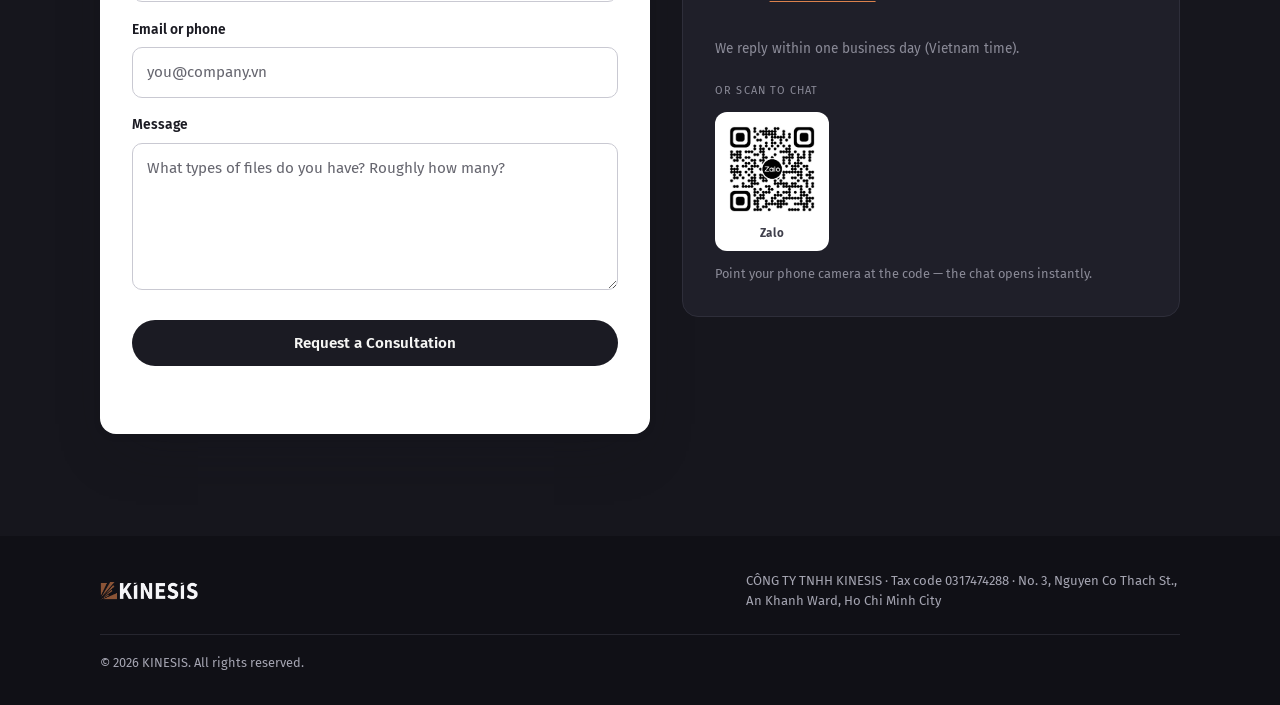
==== commit 36e468ca: "fixed errors in the content, fixed FAQ list" ====
--- a/en/index.html
+++ b/en/index.html
@@ -324,28 +324,7 @@
           <h2 data-i18n="faq.title">Questions you'd ask anyway</h2>
         </div>
       </header>
-      <div class="faq-list">
-        <details class="faq-item reveal">
-          <summary data-i18n="faq.q1.t">What hardware do I need?</summary>
-          <p data-i18n="faq.q1.a">From one workstation in your office: an RTX 3090 with 64GB RAM is the minimum we recommend. More volume or a faster first read needs more GPUs/VRAM — we size it to your archive in the quote.</p>
-        </details>
-        <details class="faq-item reveal">
-          <summary data-i18n="faq.q2.t">How long until it's live?</summary>
-          <p data-i18n="faq.q2.a">One to two days including setup. Roughly 1,000 documents (scans included) are fully read overnight on standard hardware; larger archives take proportionally longer.</p>
-        </details>
-        <details class="faq-item reveal">
-          <summary data-i18n="faq.q3.t">What if the answer isn't in my documents?</summary>
-          <p data-i18n="faq.q3.a">KINESIS tells you the archive has no such information — it never invents an answer. No source, no claim.</p>
-        </details>
-        <details class="faq-item reveal">
-          <summary data-i18n="faq.q4.t">Who can use it, and how is access controlled?</summary>
-          <p data-i18n="faq.q4.a">Everyone you connect to the system. Access is per person — extra seats are priced separately in the quote.</p>
-        </details>
-        <details class="faq-item reveal">
-          <summary data-i18n="faq.q5.t">Which languages do the documents have to be in?</summary>
-          <p data-i18n="faq.q5.a">Vietnamese, English and Russian out of the box — the OCR is tuned for Vietnamese diacritics, stamps and signatures. Other languages on request.</p>
-        </details>
-      </div>
+      <div class="faq-list"><!-- Questions are generated from content/{lang}.json (faq.q1…qN) by main.js --></div>
     </section>
 
     <!-- ============ ABOUT ============ -->
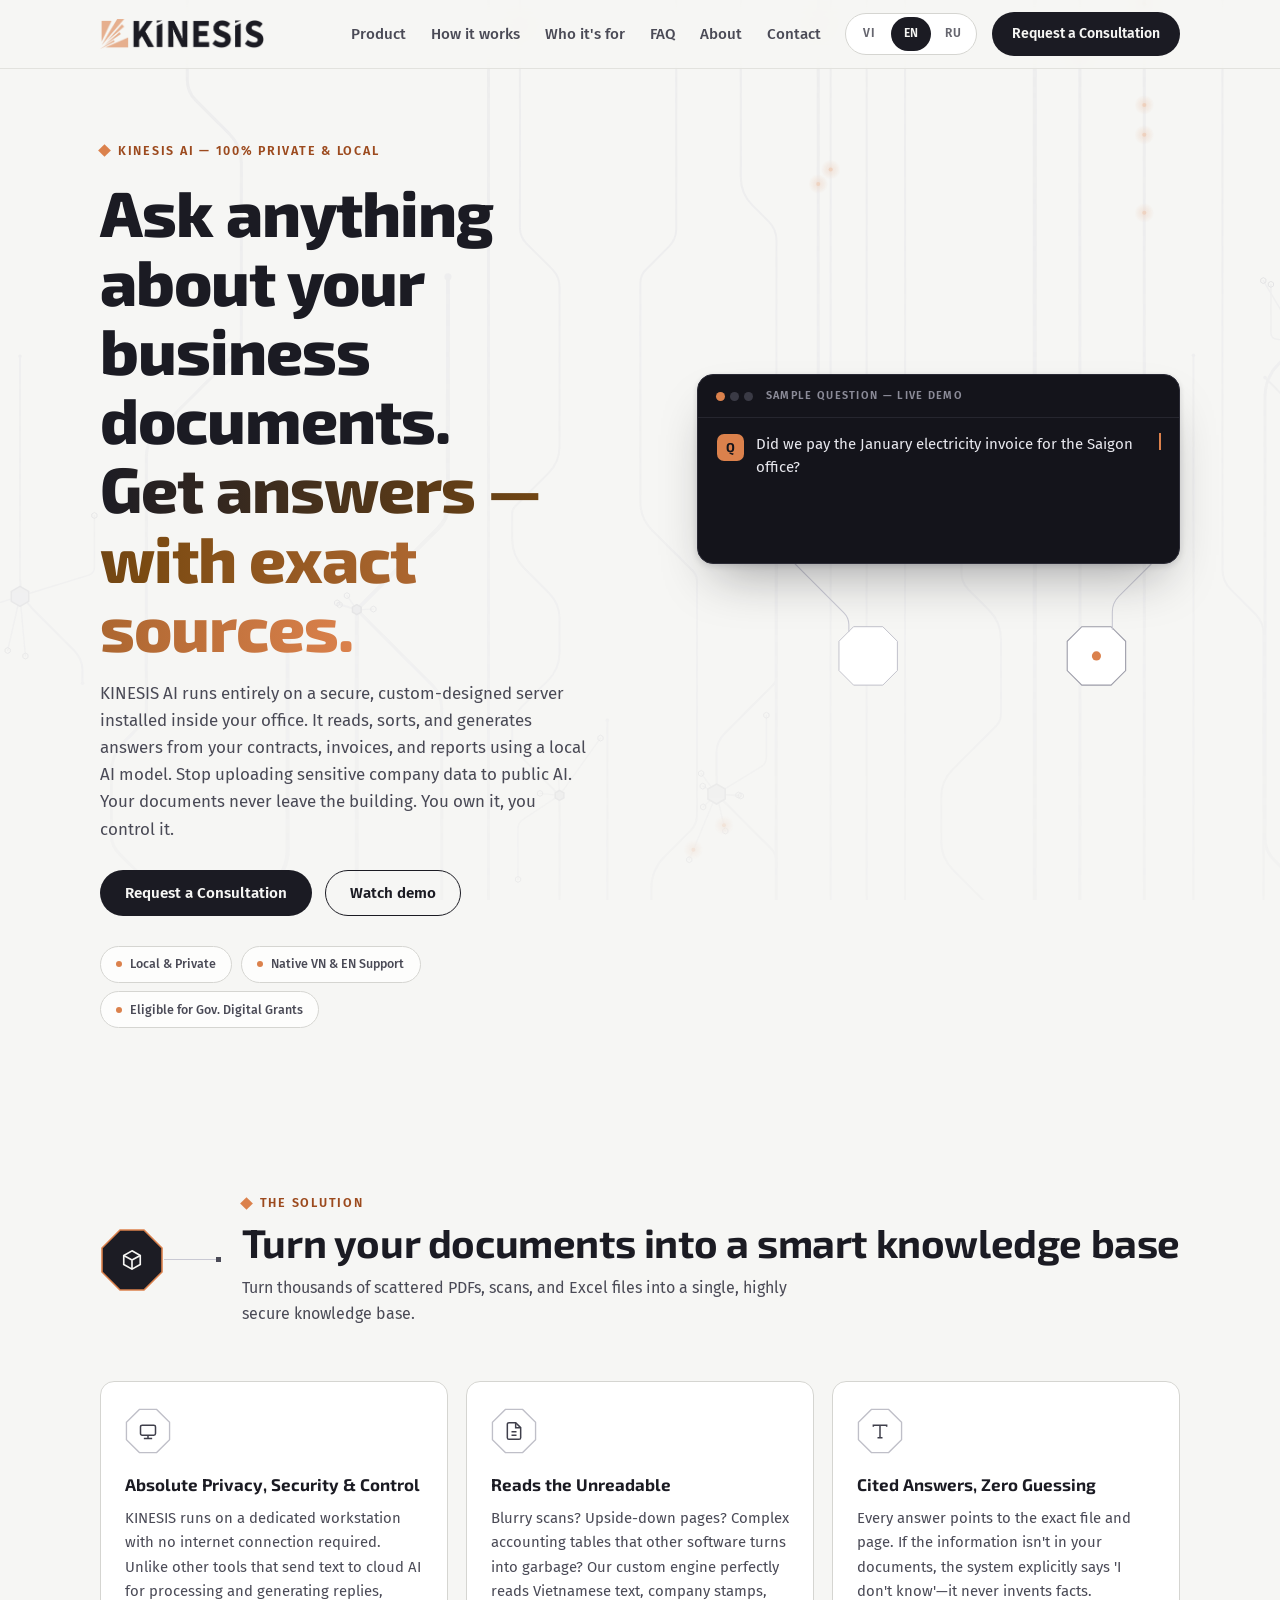
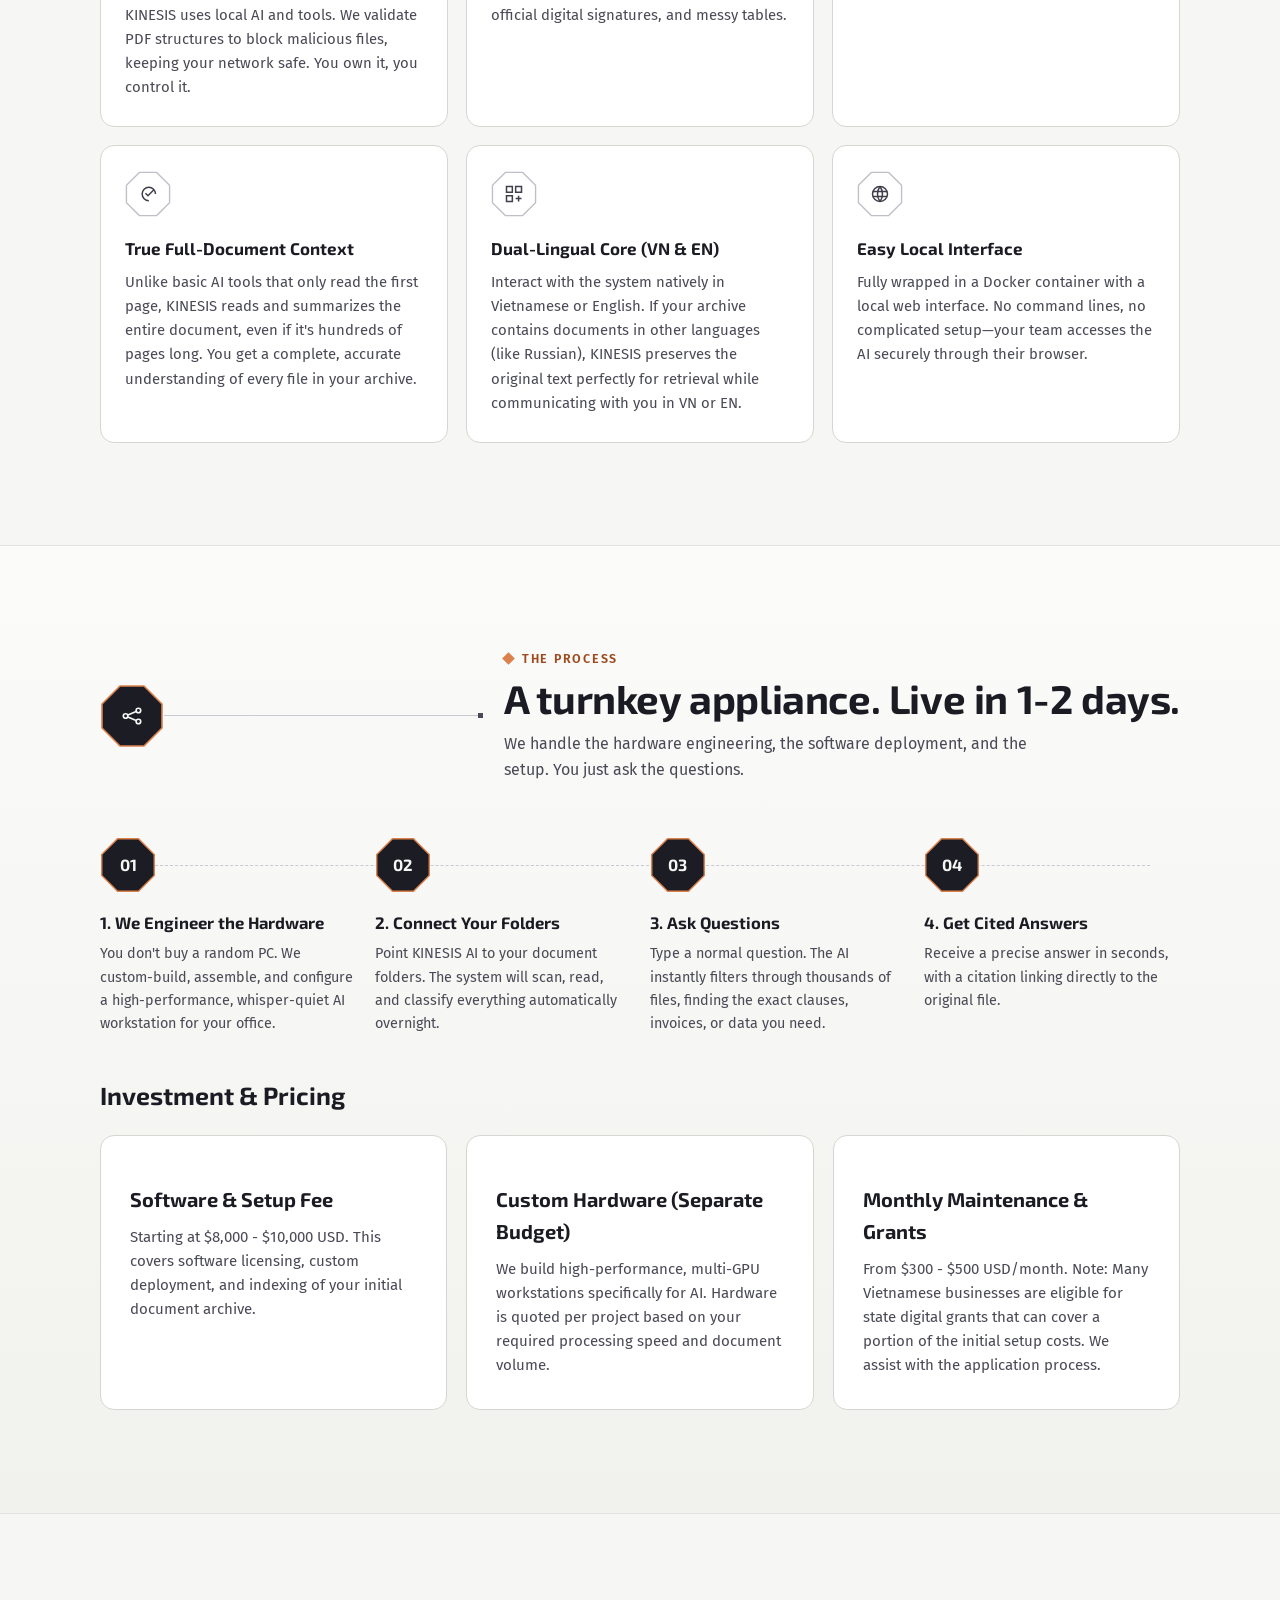
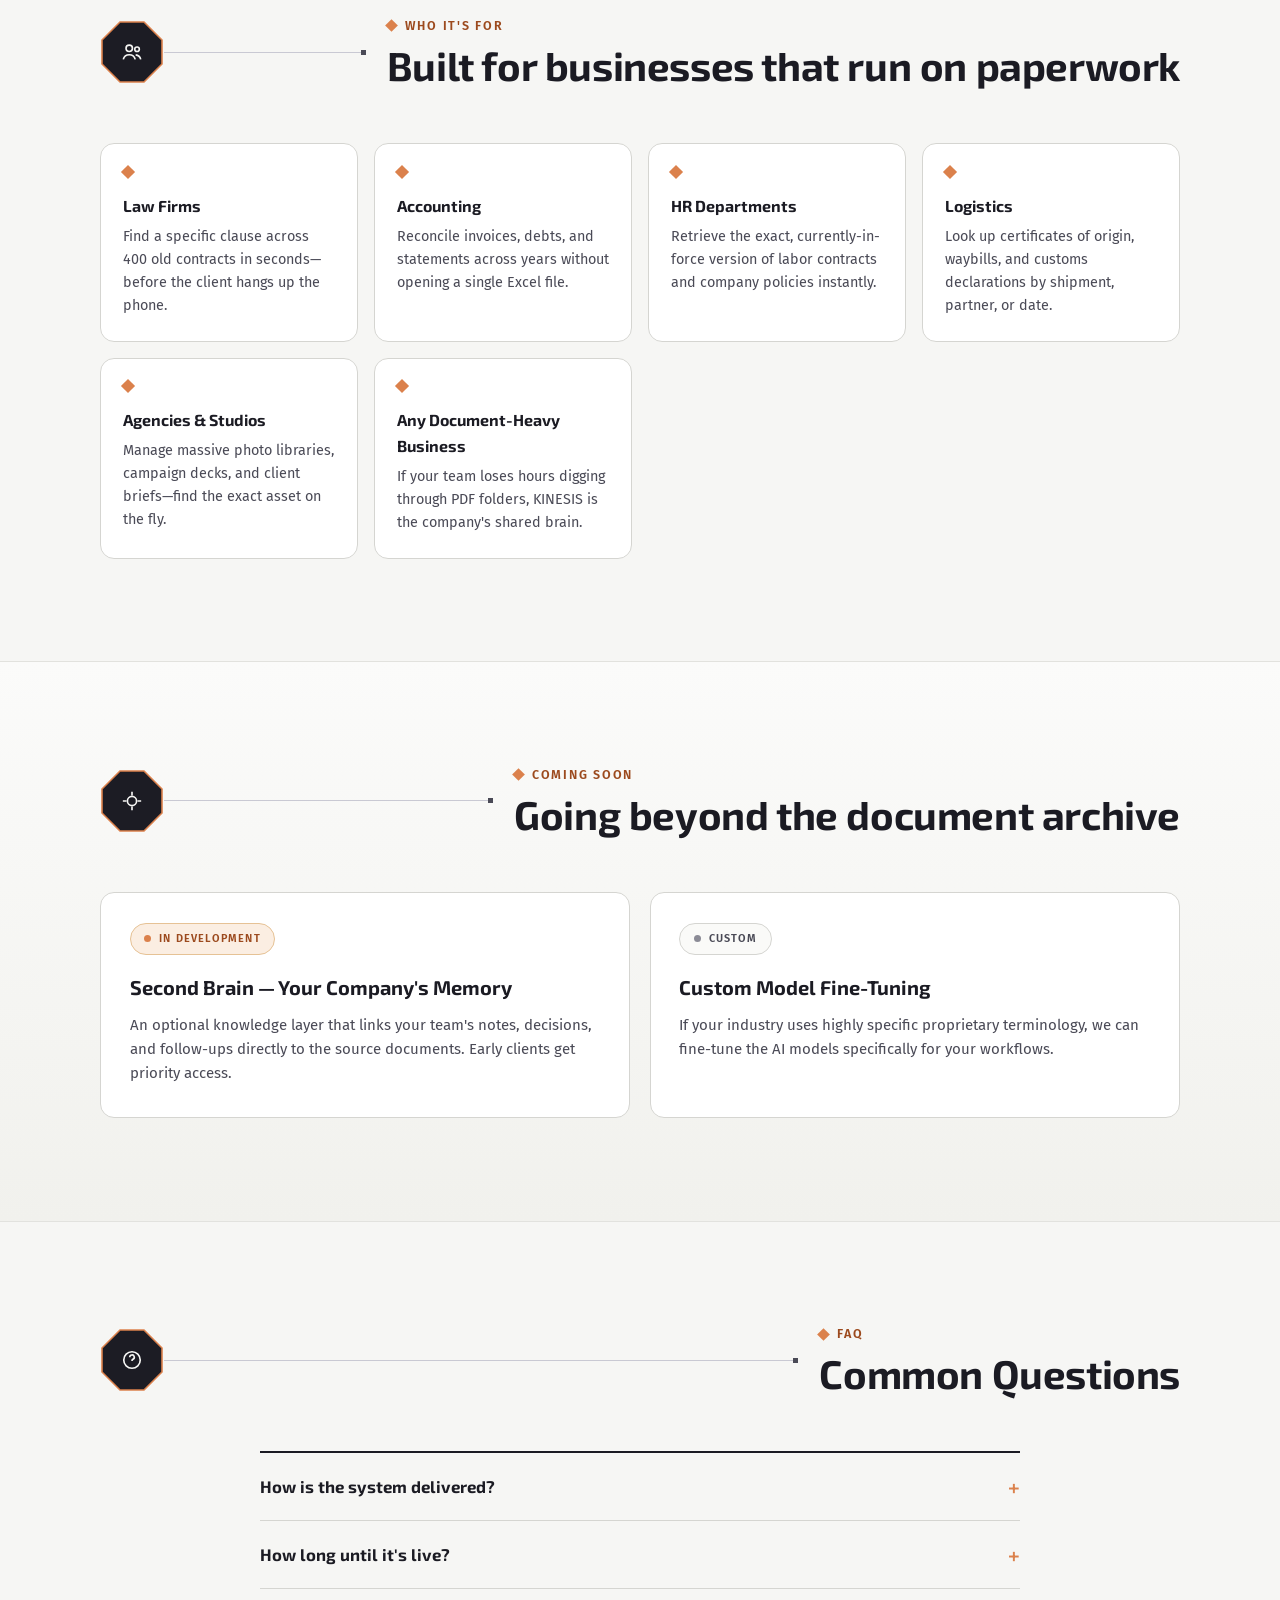
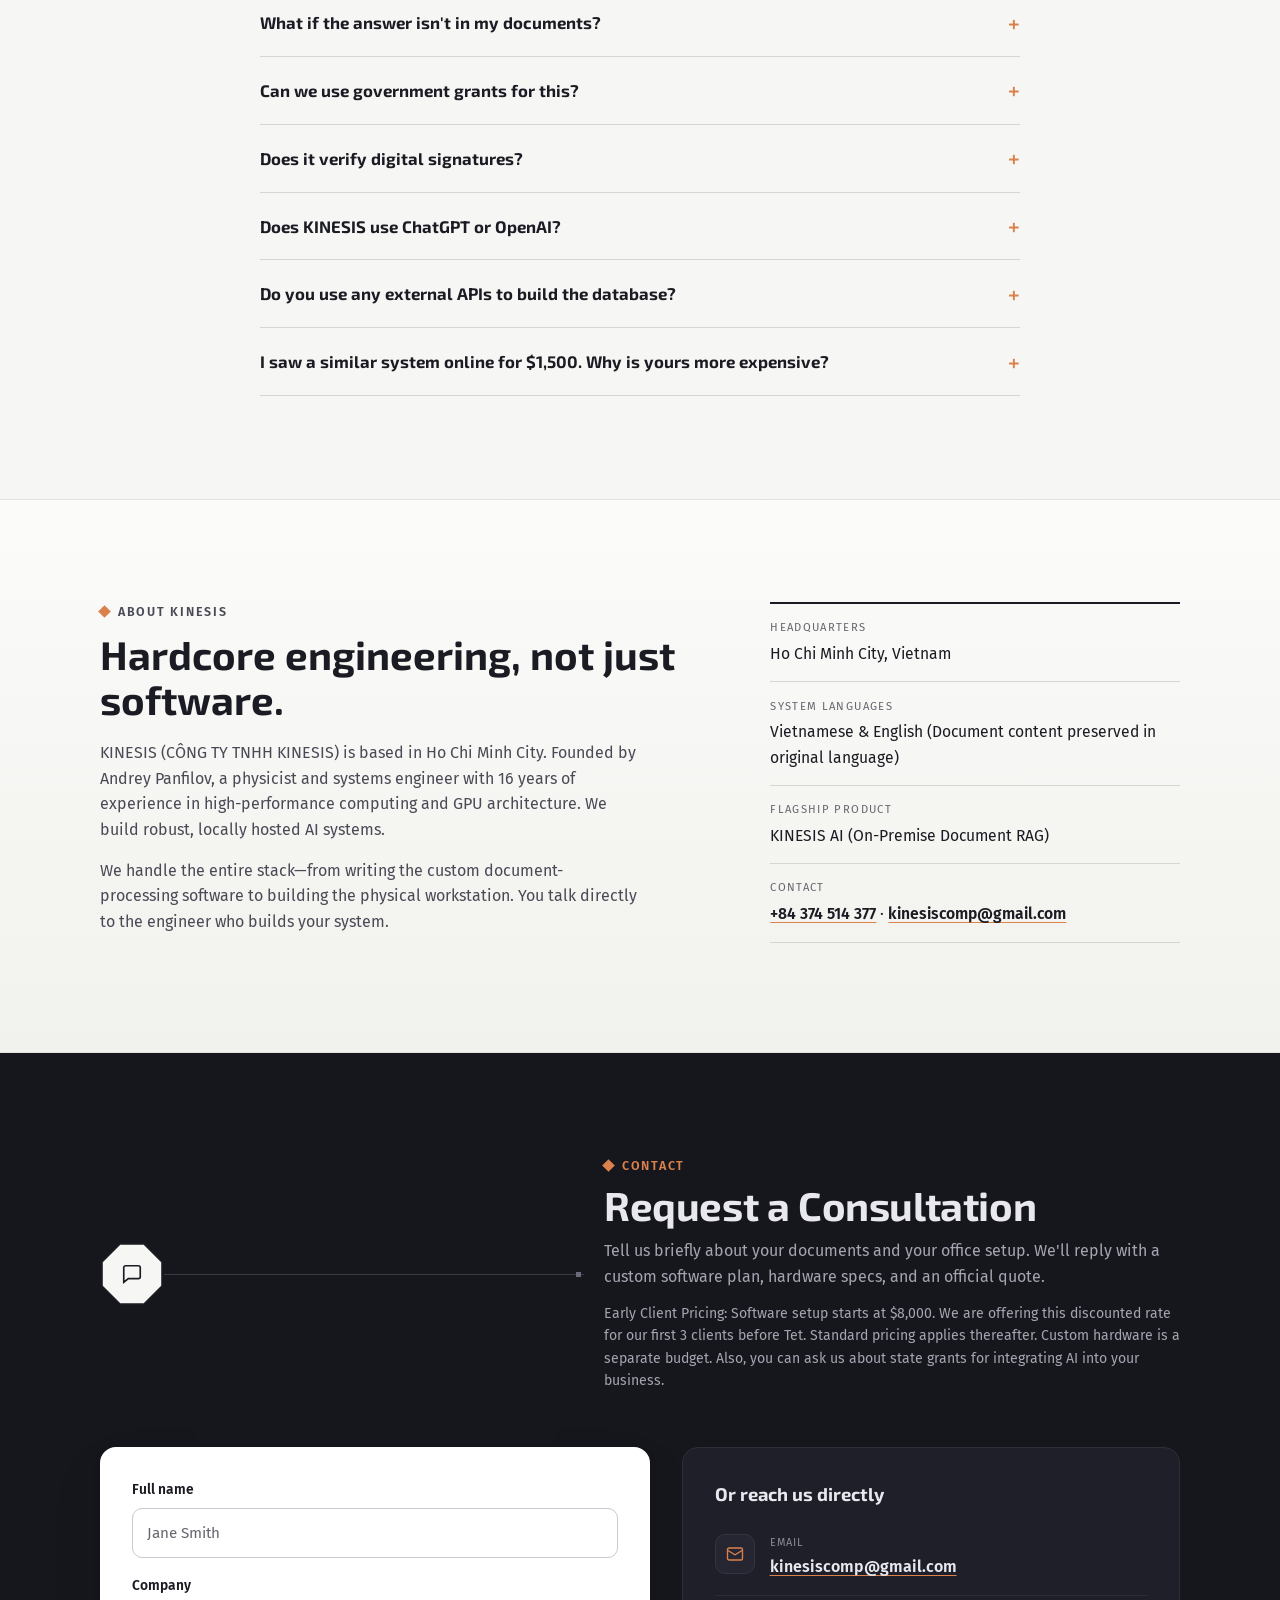
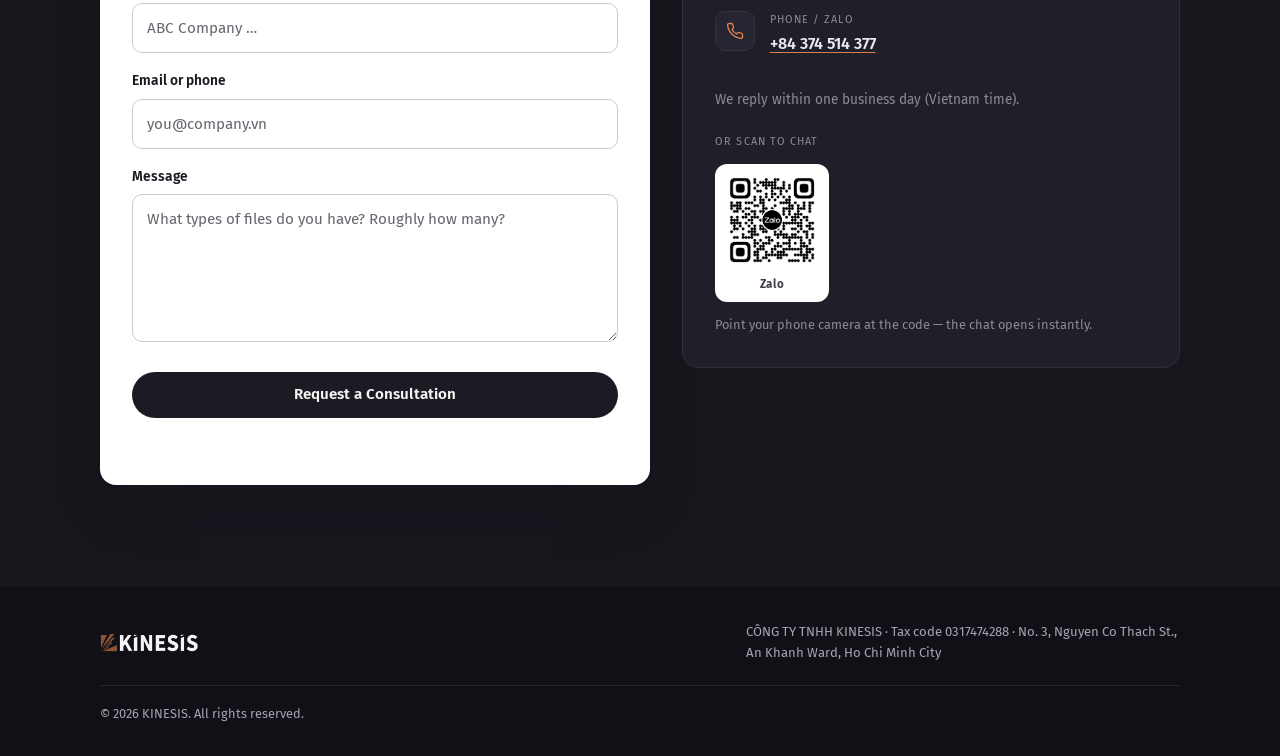
==== commit 1ace4812: "fixed errors in the content, added FAQ button on page" ====
--- a/en/index.html
+++ b/en/index.html
@@ -62,6 +62,7 @@
         <li><a href="#product" data-i18n="nav.product">Product</a></li>
         <li><a href="#how" data-i18n="nav.how">How it works</a></li>
         <li><a href="#for" data-i18n="nav.for">Who it's for</a></li>
+        <li><a href="#faq" data-i18n="nav.faq">FAQ</a></li>
         <li><a href="#about" data-i18n="nav.about">About</a></li>
         <li><a href="#contact" data-i18n="nav.contact">Contact</a></li>
       </ul>
@@ -82,6 +83,7 @@
         <li><a href="#product" data-i18n="nav.product">Product</a></li>
         <li><a href="#how" data-i18n="nav.how">How it works</a></li>
         <li><a href="#for" data-i18n="nav.for">Who it's for</a></li>
+        <li><a href="#faq" data-i18n="nav.faq">FAQ</a></li>
         <li><a href="#about" data-i18n="nav.about">About</a></li>
         <li><a href="#contact" data-i18n="nav.contact">Contact</a></li>
         <li><a class="btn btn-primary" href="#contact" data-i18n="nav.cta">Get a quote</a></li>
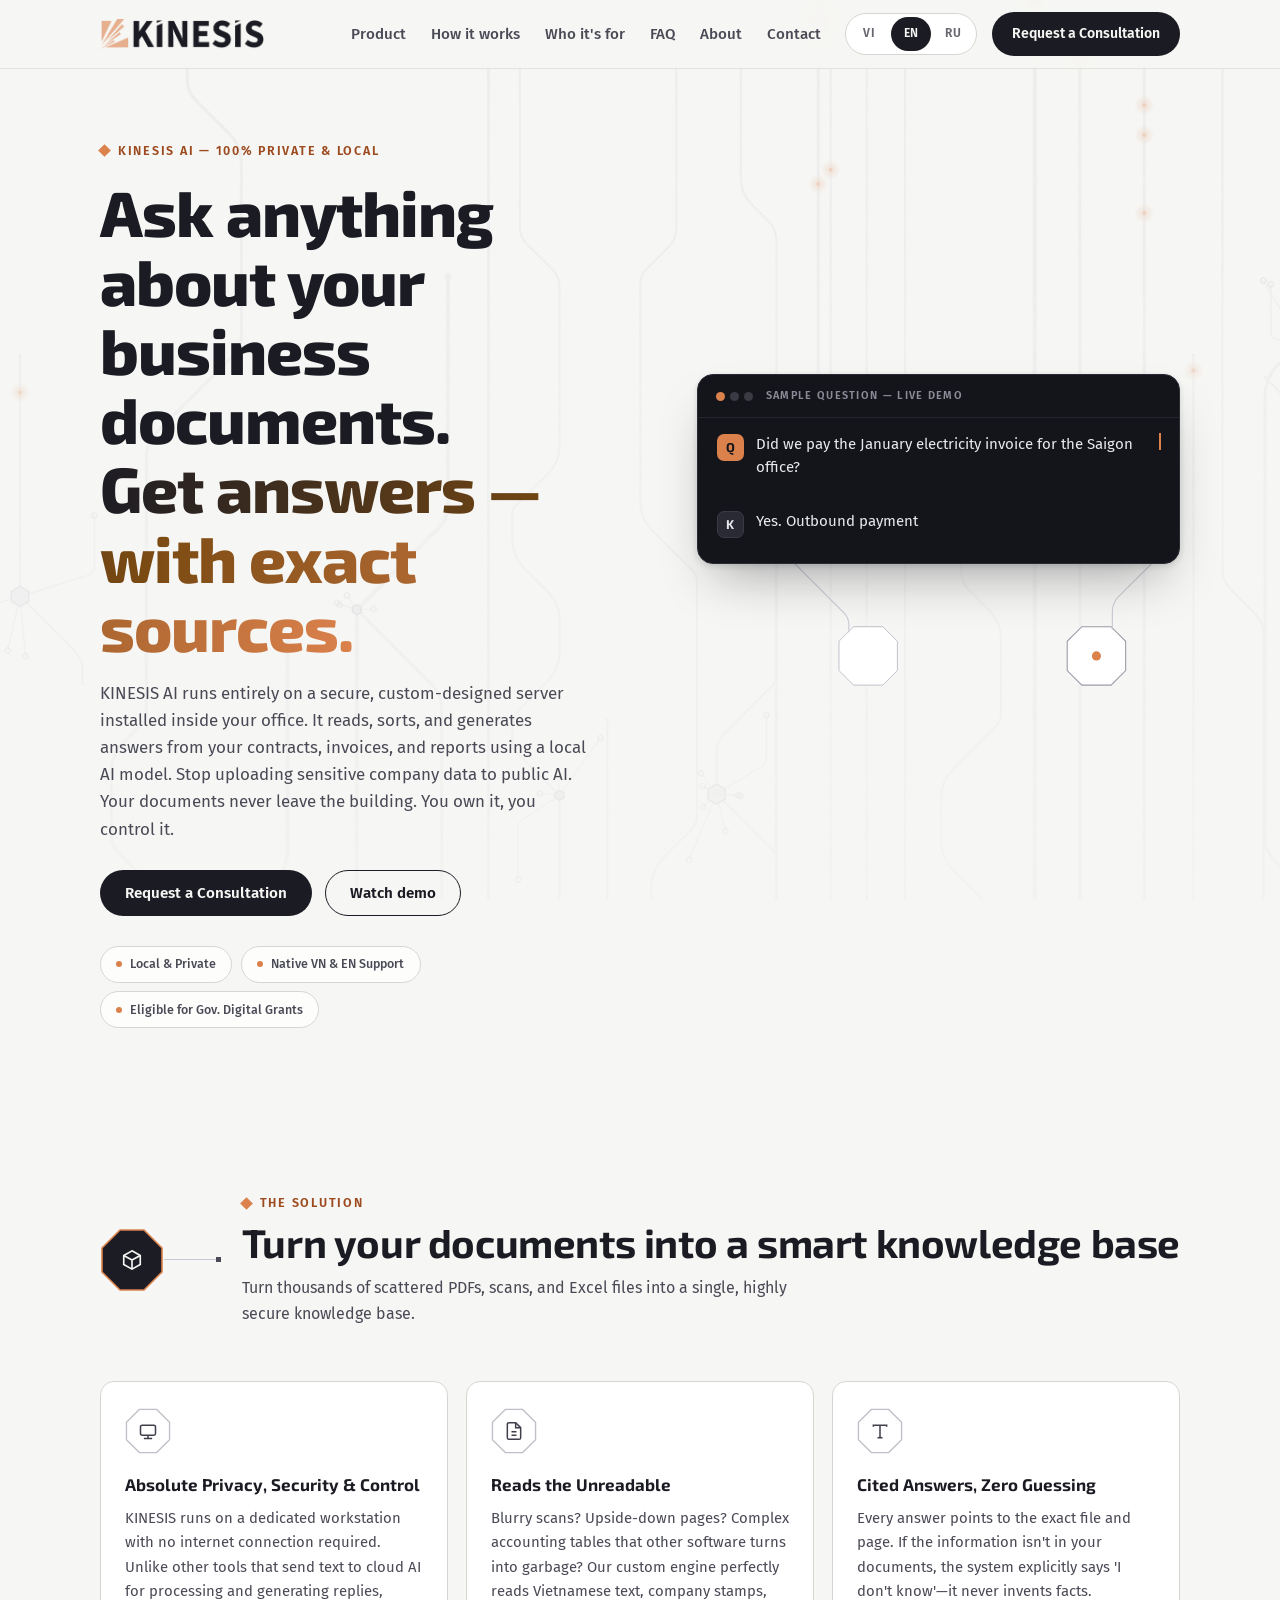
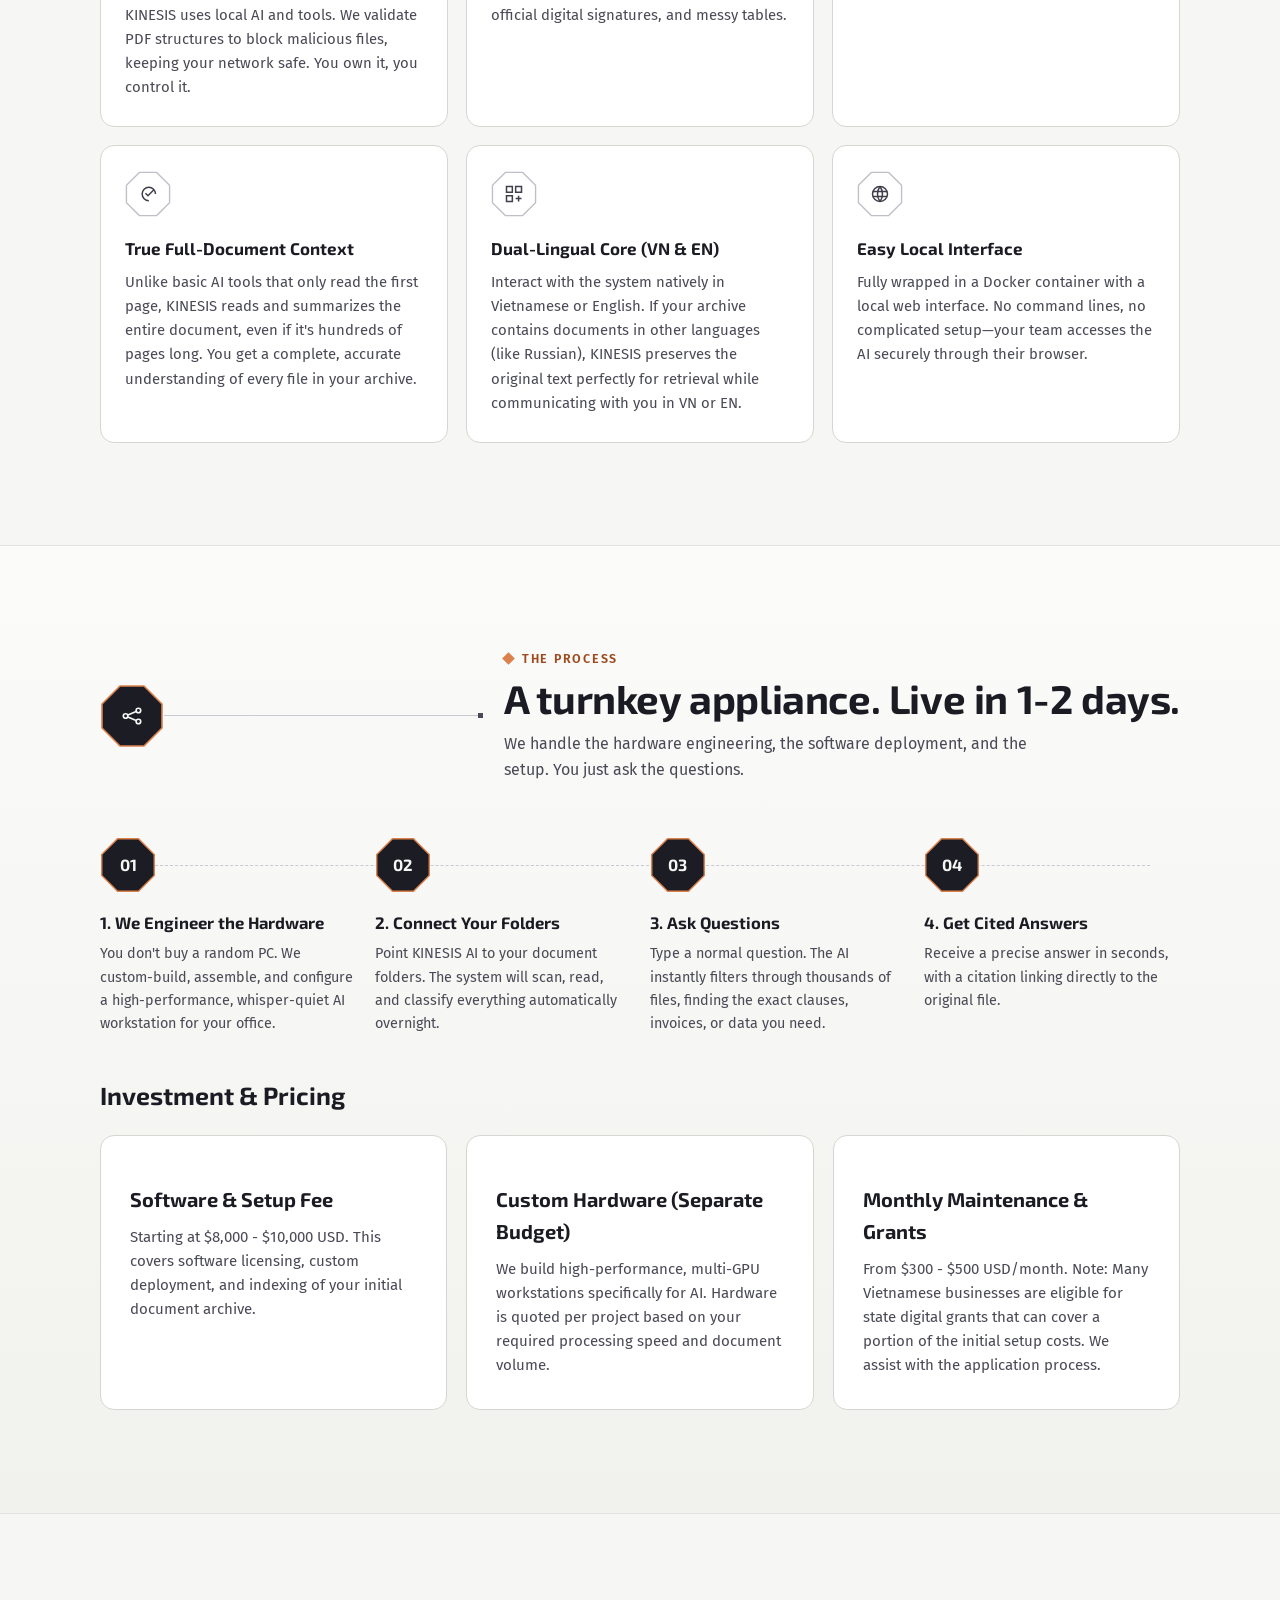
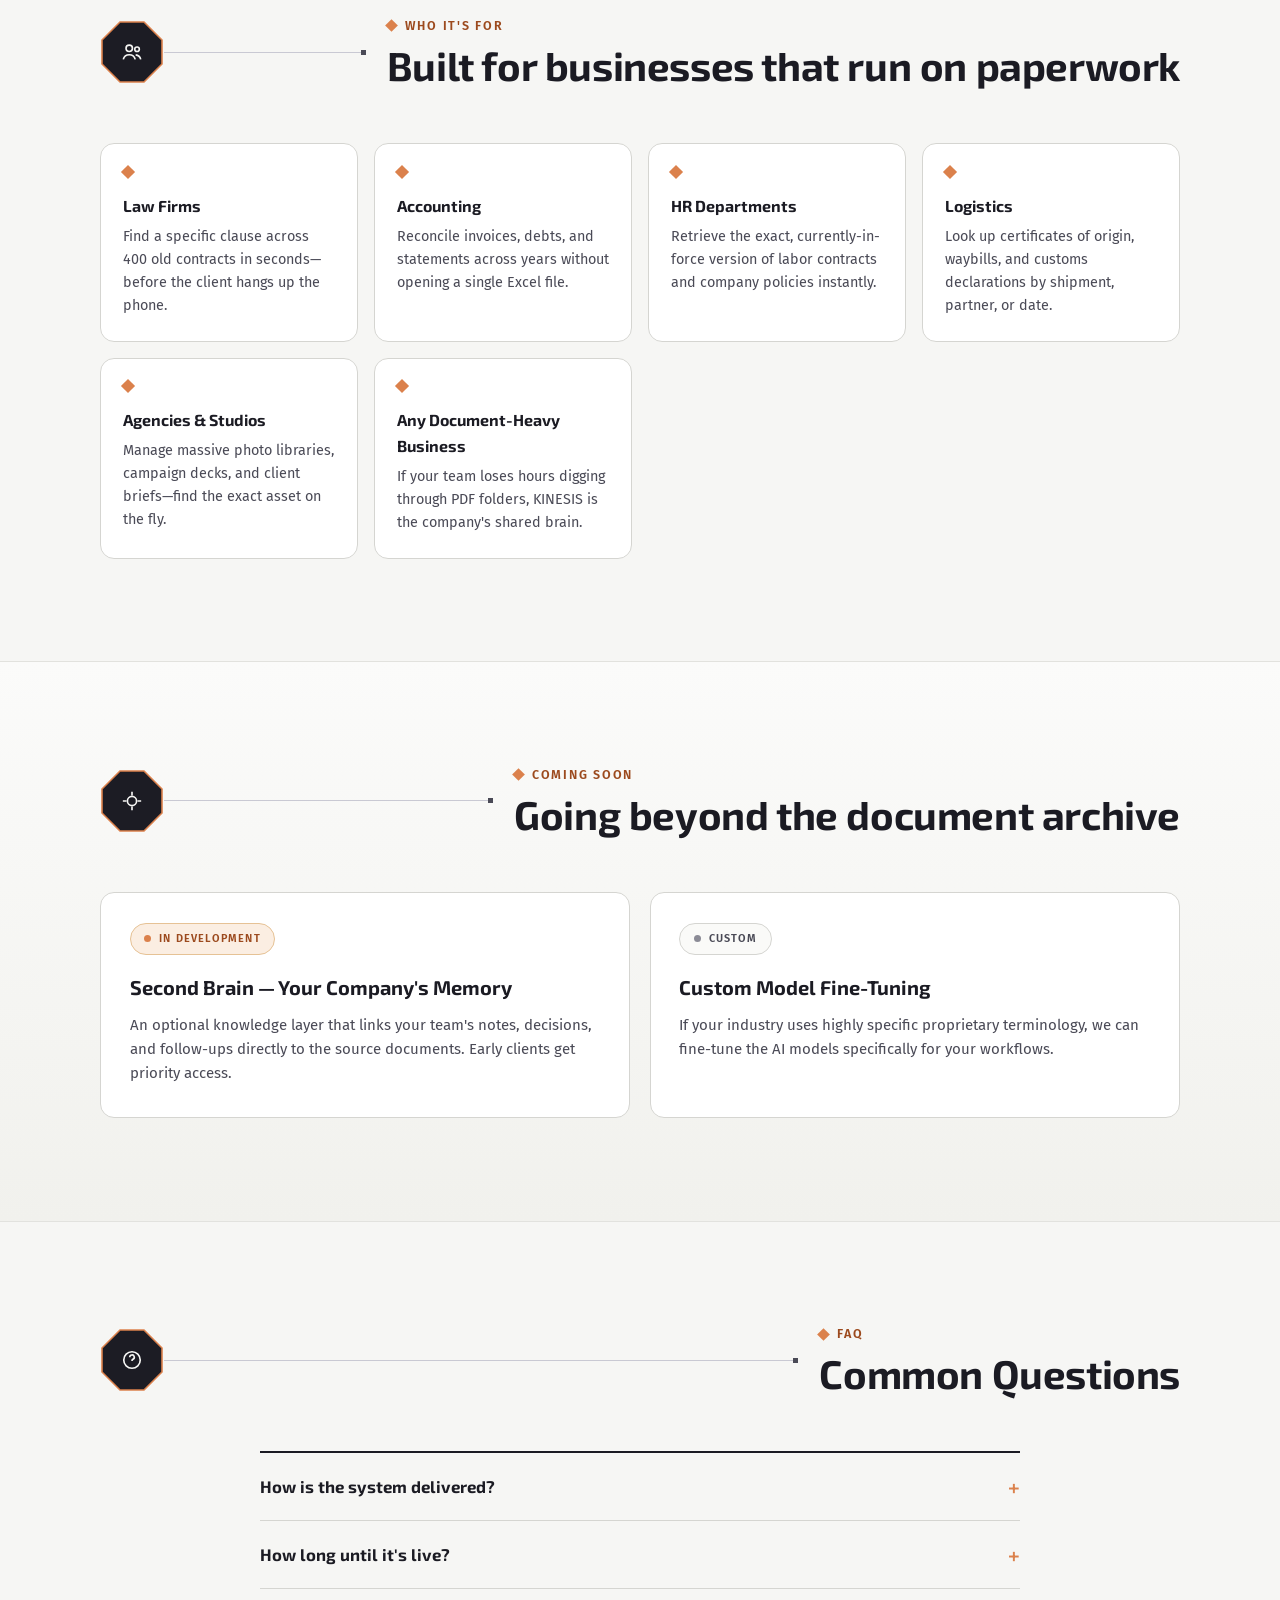
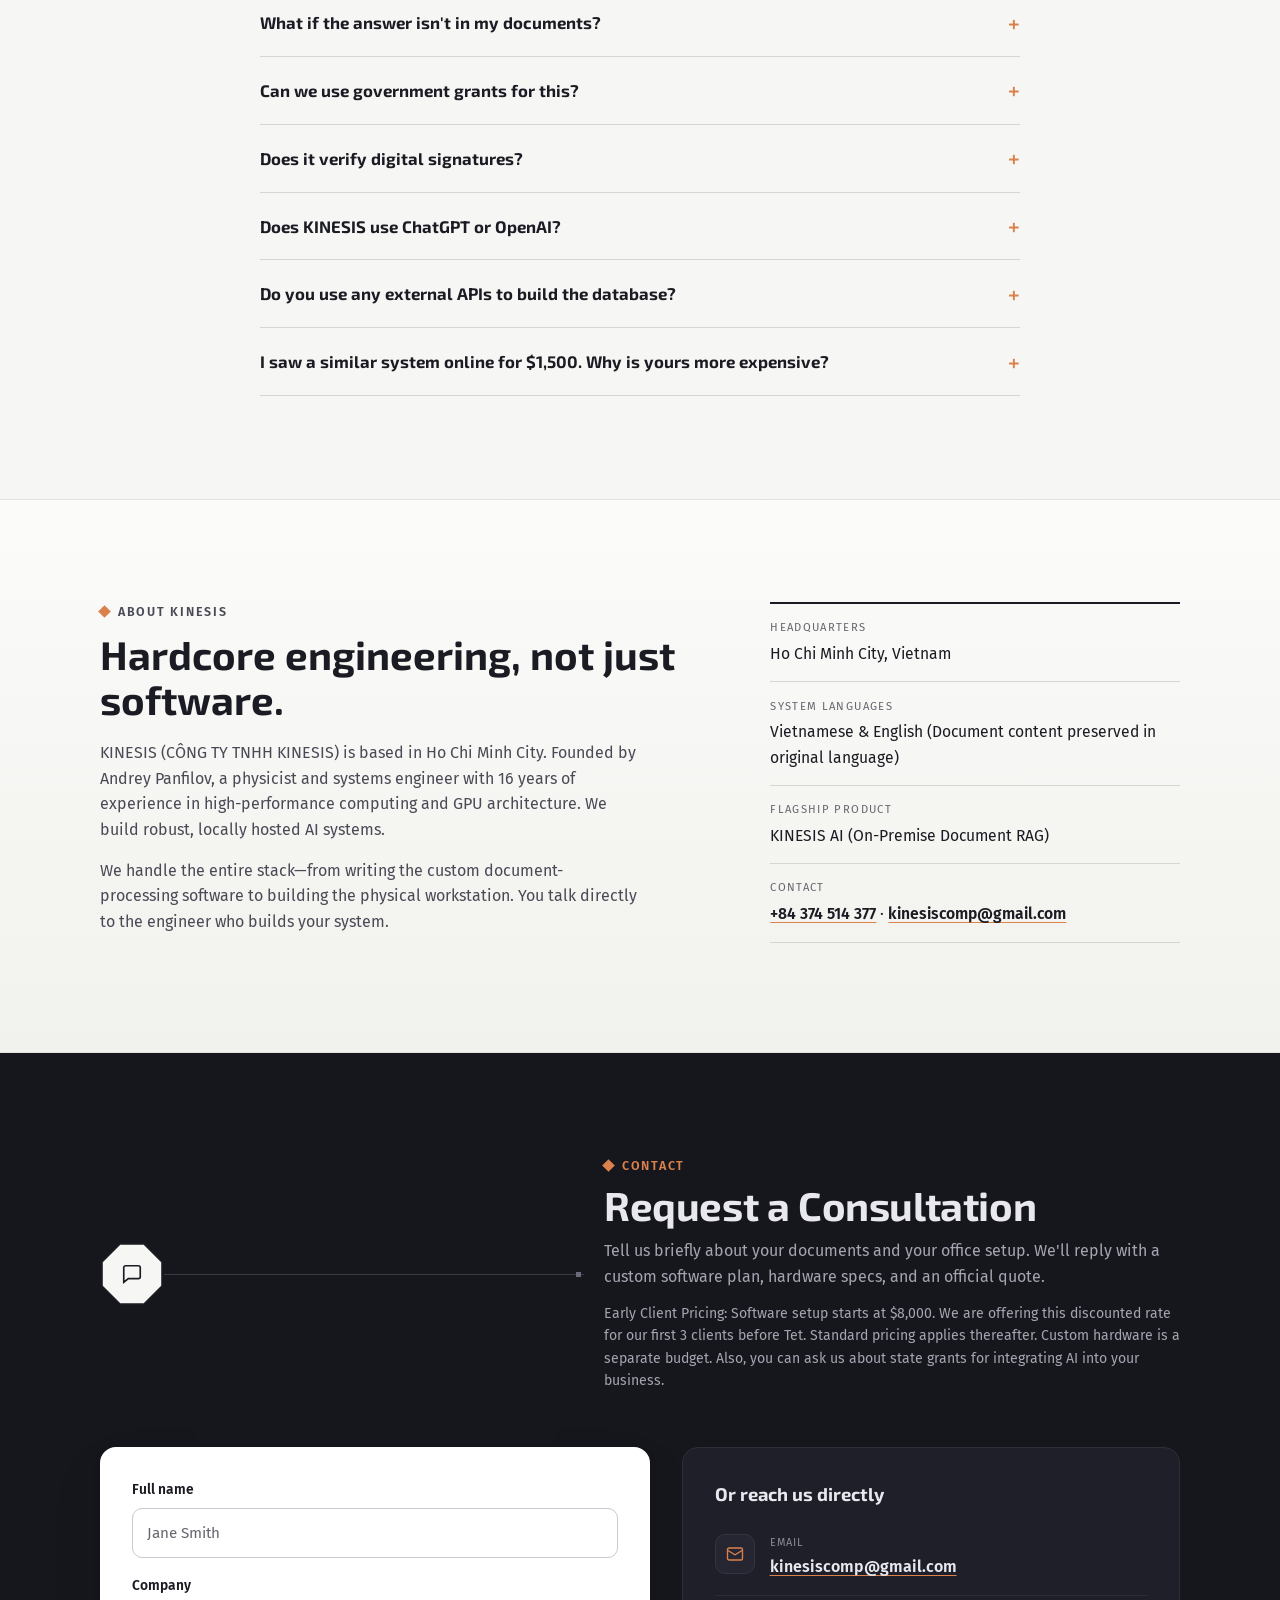
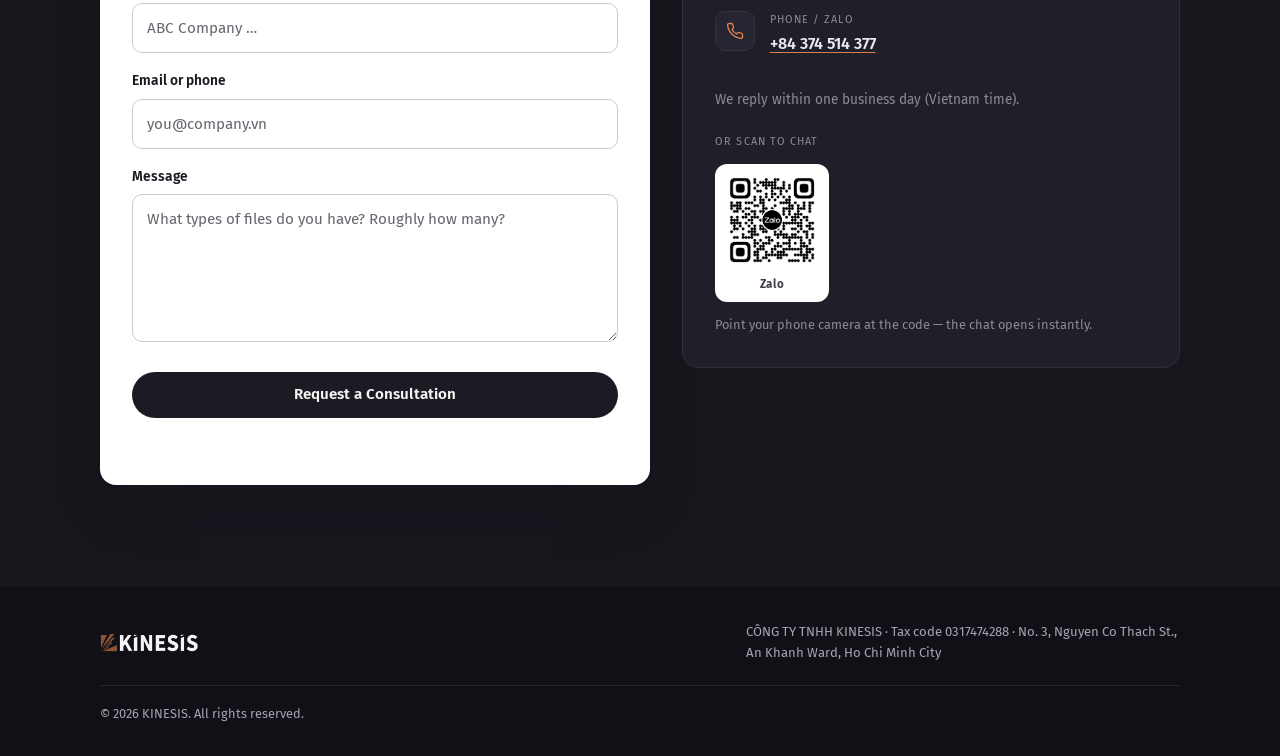
==== commit 3f4f2031: "fixed mobile version" ====
--- a/en/index.html
+++ b/en/index.html
@@ -1,6 +1,10 @@
 <!doctype html>
 <html lang="en" data-default-lang="en">
 <head>
+  <meta charset="utf-8">
+  <meta name="viewport" content="width=device-width, initial-scale=1">
+  <title>KINESIS AI — Enterprise-Grade Private AI for Business</title>
+  <meta name="description" content="KINESIS AI runs 100% on your office hardware: reads, classifies and answers with citations from contracts, invoices and reports. Data never leaves the building.">
   <link rel="canonical" href="https://www.kinesis.company/en/">
   <link rel="alternate" hreflang="vi" href="https://www.kinesis.company/">
   <link rel="alternate" hreflang="en" href="https://www.kinesis.company/en/">
--- a/styles.css
+++ b/styles.css
@@ -154,6 +154,7 @@
   padding: 0.4rem 0;
   border-bottom: 2px solid transparent;
   transition: color 0.2s ease, border-color 0.2s ease;
+  white-space: nowrap;
 }
 .nav-links a:hover { color: var(--ink); border-bottom-color: var(--accent); }
 .nav-right { display: flex; align-items: center; gap: 0.9rem; }
@@ -205,7 +206,7 @@
 .btn-primary:hover { background: var(--accent); color: #14141b; }
 .btn-secondary { border-color: var(--ink); color: var(--ink); background: transparent; }
 .btn-secondary:hover { background: var(--ink); color: var(--paper); }
-.nav-cta { min-height: 44px; padding: 0 1.2rem; font-size: 0.88rem; }
+.nav-cta { min-height: 44px; padding: 0 1.2rem; font-size: 0.88rem; white-space: nowrap; }
 
 .nav-toggle {
   display: none;
@@ -845,7 +846,8 @@
   .about-grid, .contact-grid { grid-template-columns: 1fr; }
   .footer-legal { margin-left: 0; }
 }
-@media (max-width: 860px) {
+@media (max-width: 1119px) {
+  /* the full nav needs ~1100px (longest labels + CTA), so below that the hamburger takes over */
   .nav-links, .nav-cta { display: none; }
   .nav-toggle { display: grid; }
 }
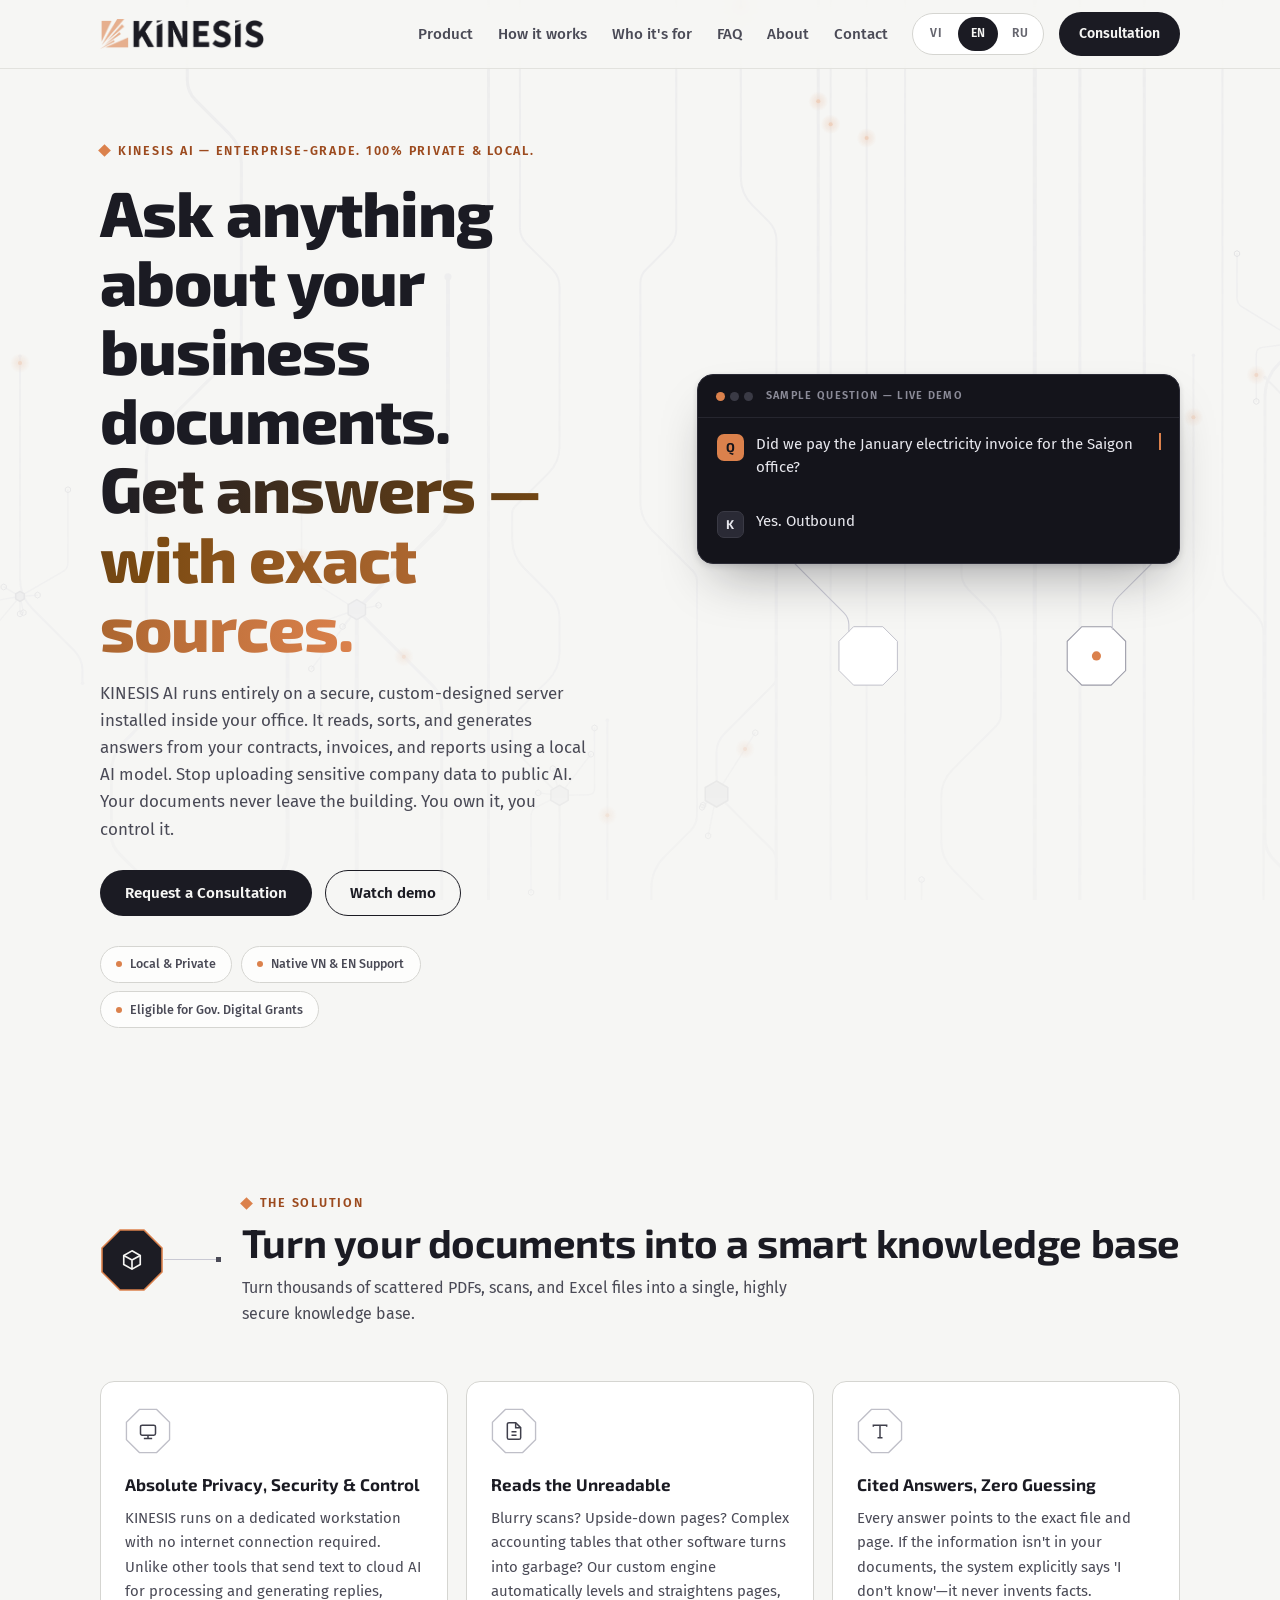
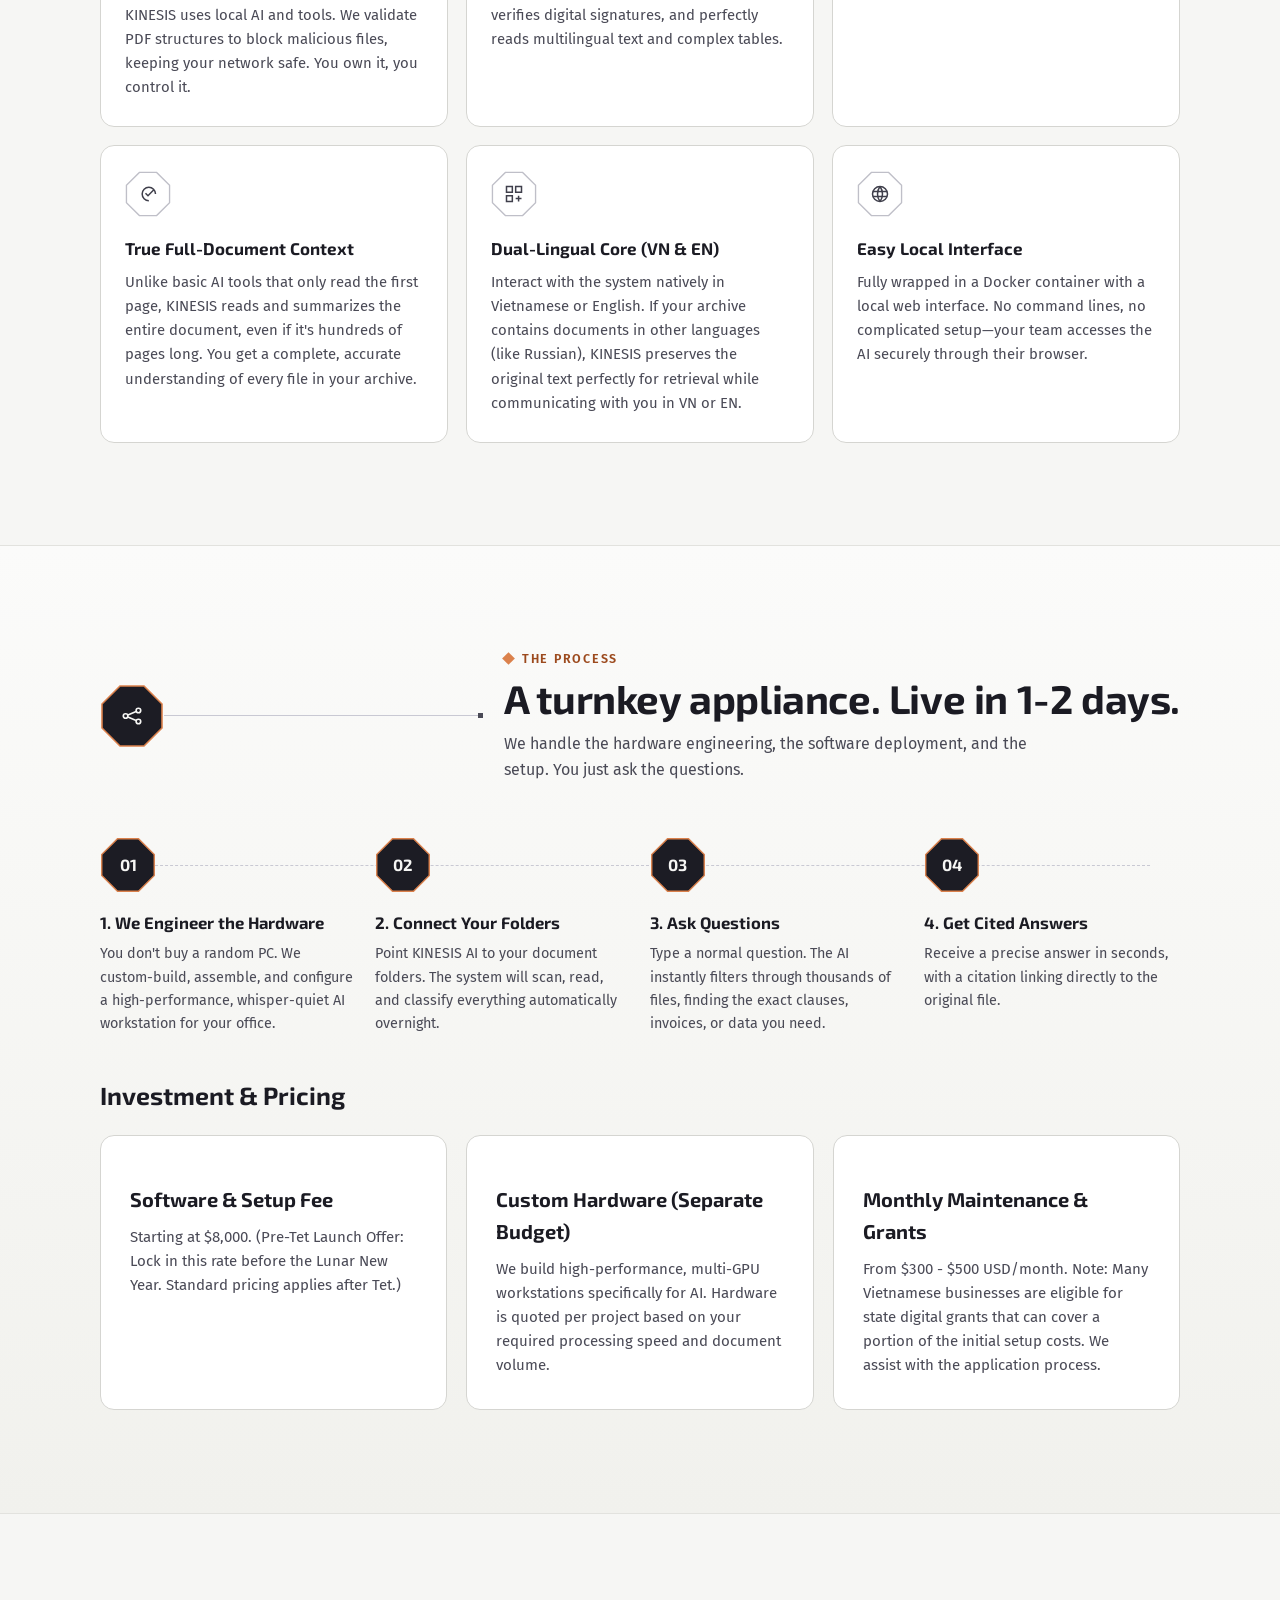
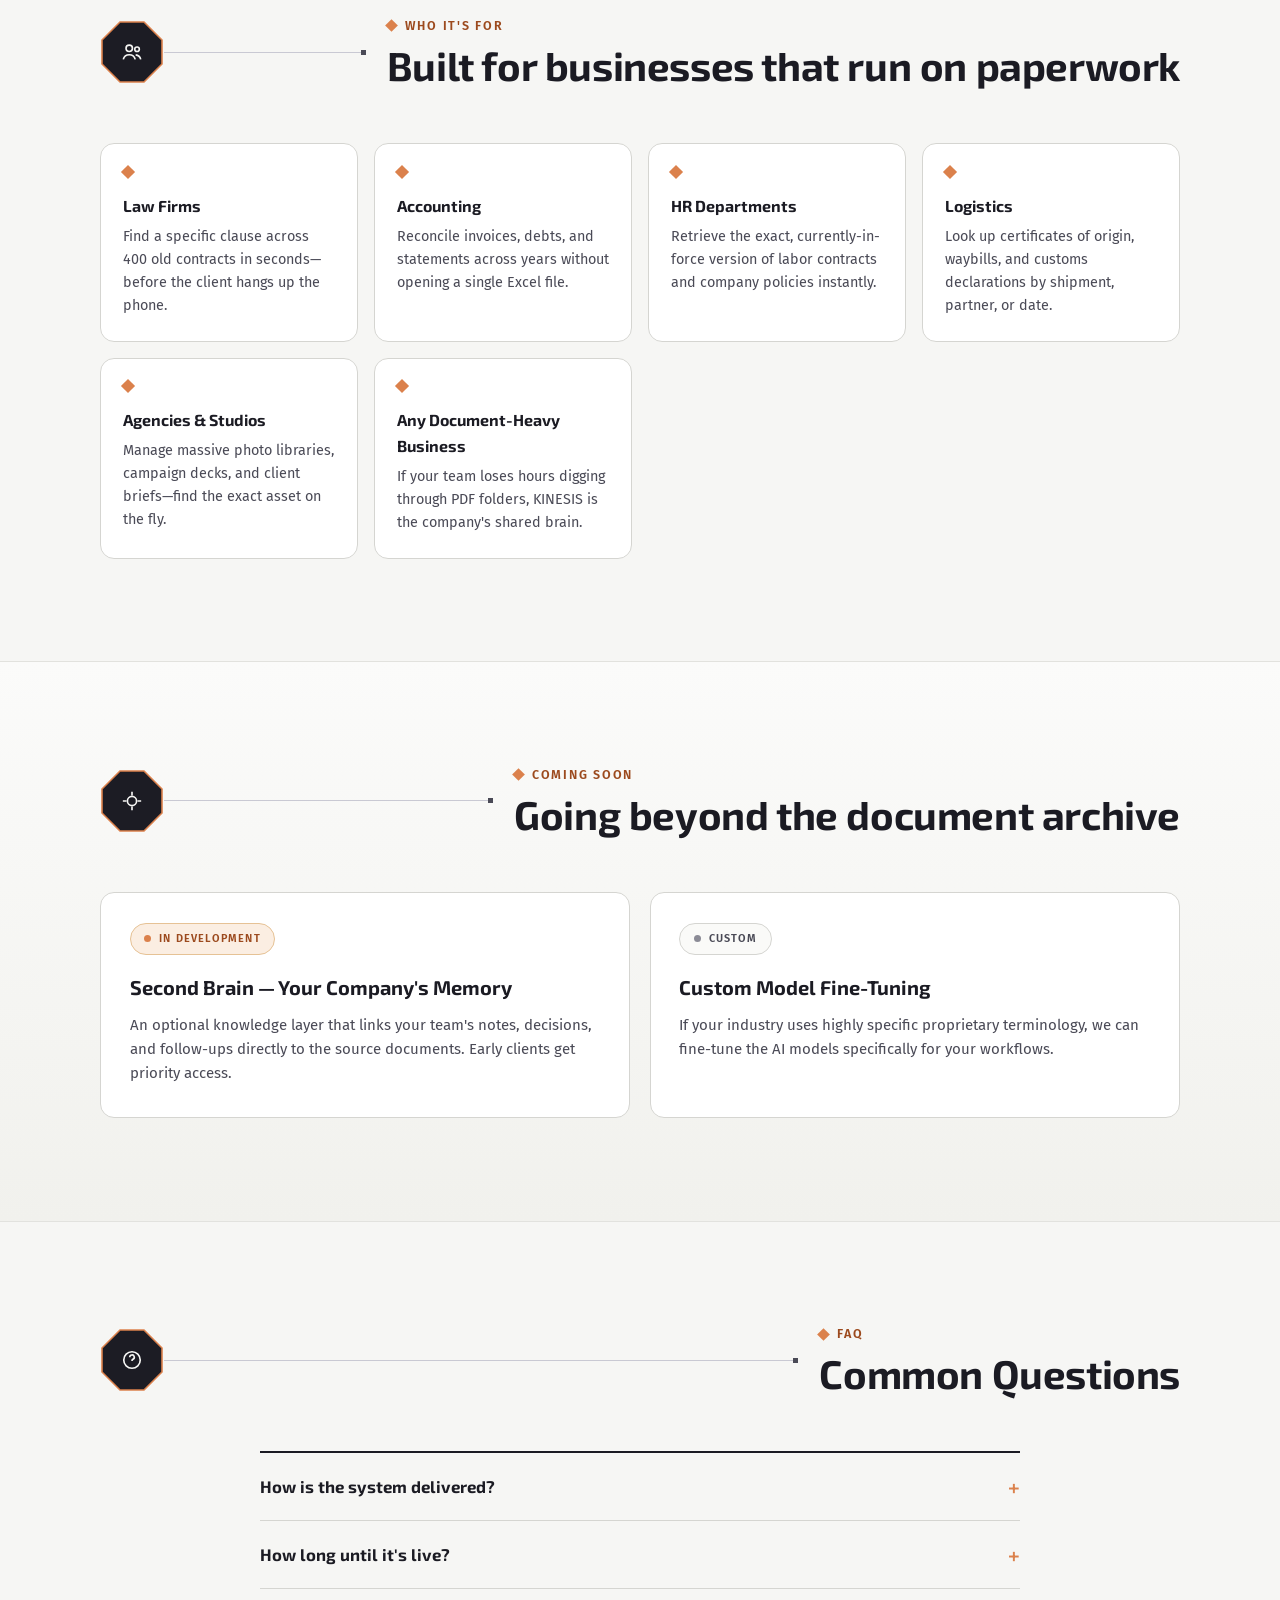
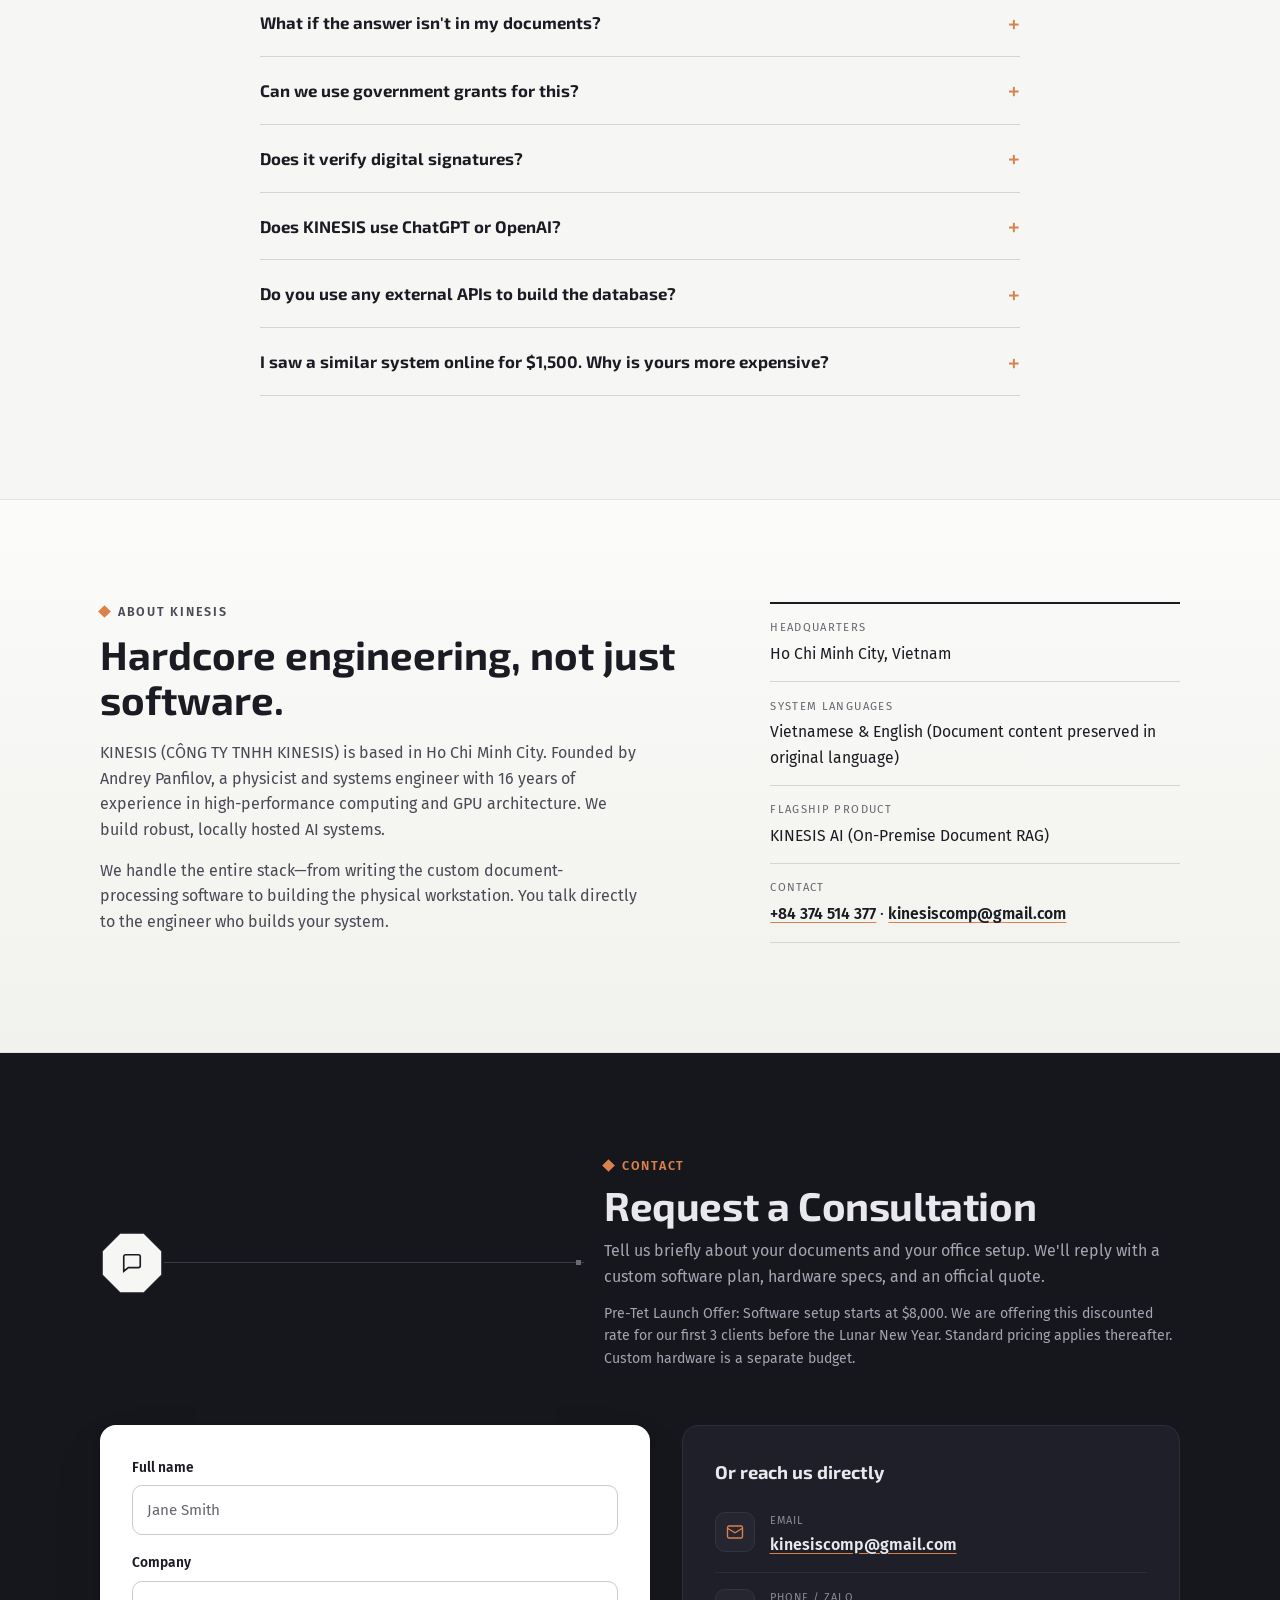
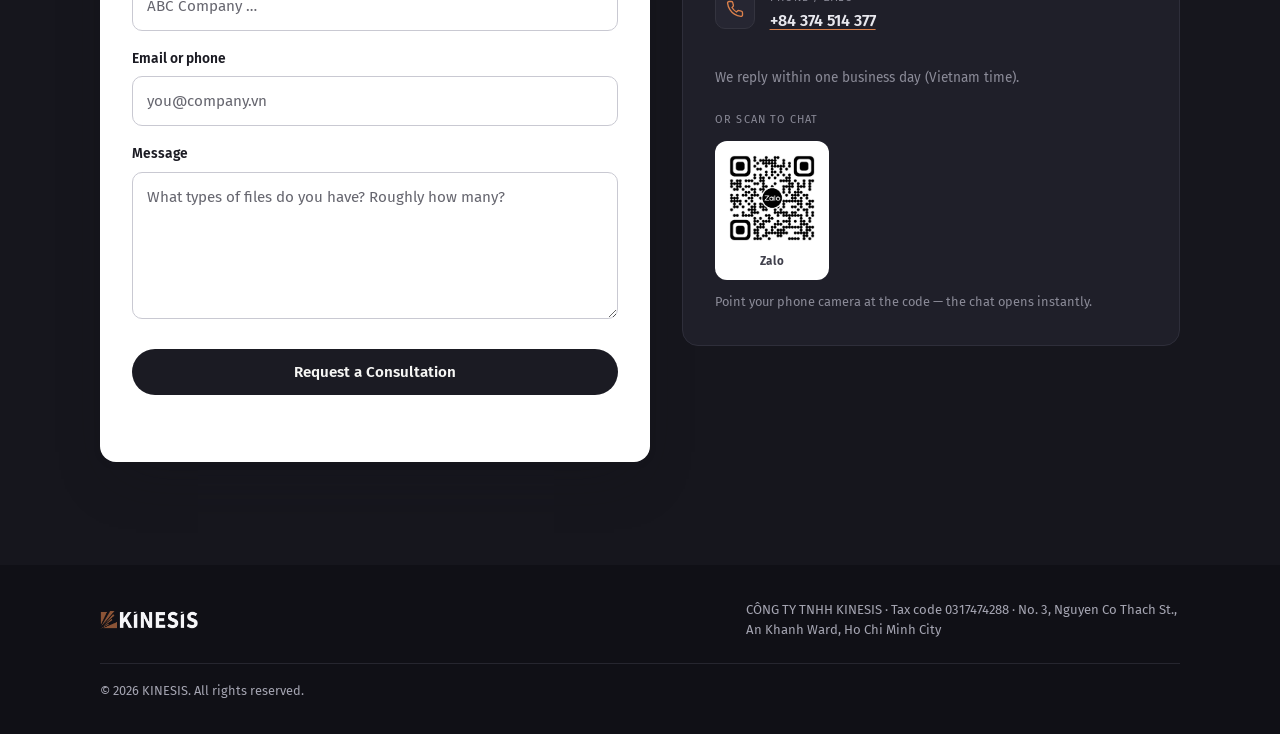
==== commit 1cf78611: "page description changed" ====
--- a/en/index.html
+++ b/en/index.html
@@ -3,8 +3,8 @@
 <head>
   <meta charset="utf-8">
   <meta name="viewport" content="width=device-width, initial-scale=1">
-  <title>KINESIS AI — Enterprise-Grade Private AI for Business</title>
-  <meta name="description" content="KINESIS AI runs 100% on your office hardware: reads, classifies and answers with citations from contracts, invoices and reports. Data never leaves the building.">
+  <title>KINESIS AI — Enterprise-Grade Local AI & RAG</title>
+  <meta name="description" content="100% local AI Assistant & RAG for businesses in Vietnam. Securely process documents, get exact citations. Upgrade to Second Brain. Data never leaves your office.">
   <link rel="canonical" href="https://www.kinesis.company/en/">
   <link rel="alternate" hreflang="vi" href="https://www.kinesis.company/">
   <link rel="alternate" hreflang="en" href="https://www.kinesis.company/en/">
--- a/styles.css
+++ b/styles.css
@@ -840,6 +840,9 @@
 @media (max-width: 1024px) {
   .hero-inner { grid-template-columns: 1fr; }
   .hero-visual { min-height: 0; margin-top: 1.5rem; }
+  /* stacked layout: pin the demo card's height (measured max of all demo rounds ×
+     languages at this width band) so the typing animation can't push the page */
+  .demo-card { min-height: 232px; }
   .hero-cluster { top: -56px; right: -10px; width: min(360px, 85%); opacity: 0.7; }
   .steps { grid-template-columns: repeat(2, 1fr); }
   .steps::before { display: none; }
@@ -856,6 +859,7 @@
   .trace-line { display: none; }
   .sec-head-text { flex-basis: 100%; }
   .node-chip { width: 54px; height: 54px; }
+  .demo-card { min-height: 264px; }
 }
 @media (max-width: 420px) {
   /* keep brand + lang switcher + hamburger inside 320px viewports */
@@ -866,6 +870,15 @@
   .lang-switch { padding: 2px; }
   .lang-btn { min-width: 33px; height: 32px; font-size: 0.7rem; }
 }
+/* phones up to 450px wide (incl. 430px iPhone Pro Max class): content there is
+   ~284-308px; above 450px it drops to <=264px, covered by the band above.
+   +slack: some engines report the CSS viewport as width+ε */
+@media (max-width: 450px) {
+  .demo-card { min-height: 335px; }
+}
+@media (max-width: 359px) {
+  .demo-card { min-height: 420px; }
+}
 @media (max-width: 560px) {
   .steps { grid-template-columns: 1fr; gap: 1.6rem; }
   .hero { padding-top: 2.6rem; }
